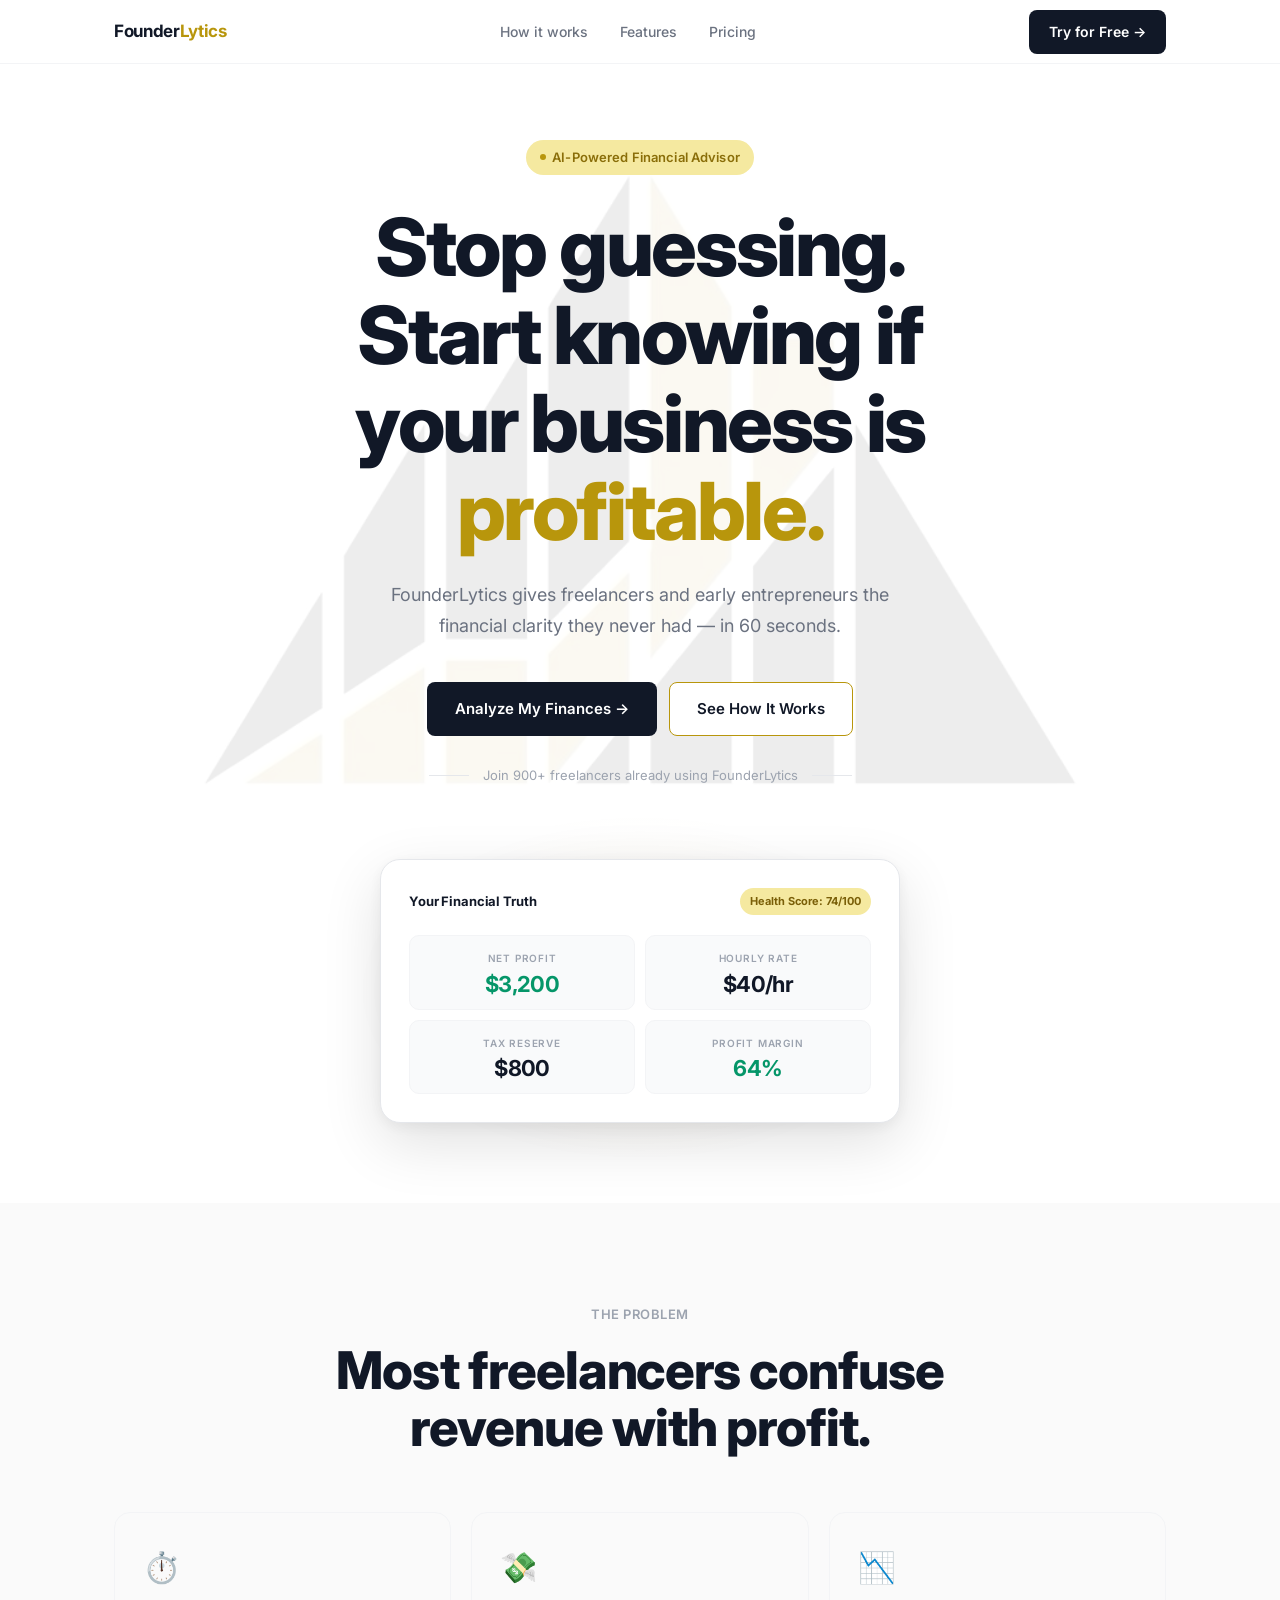
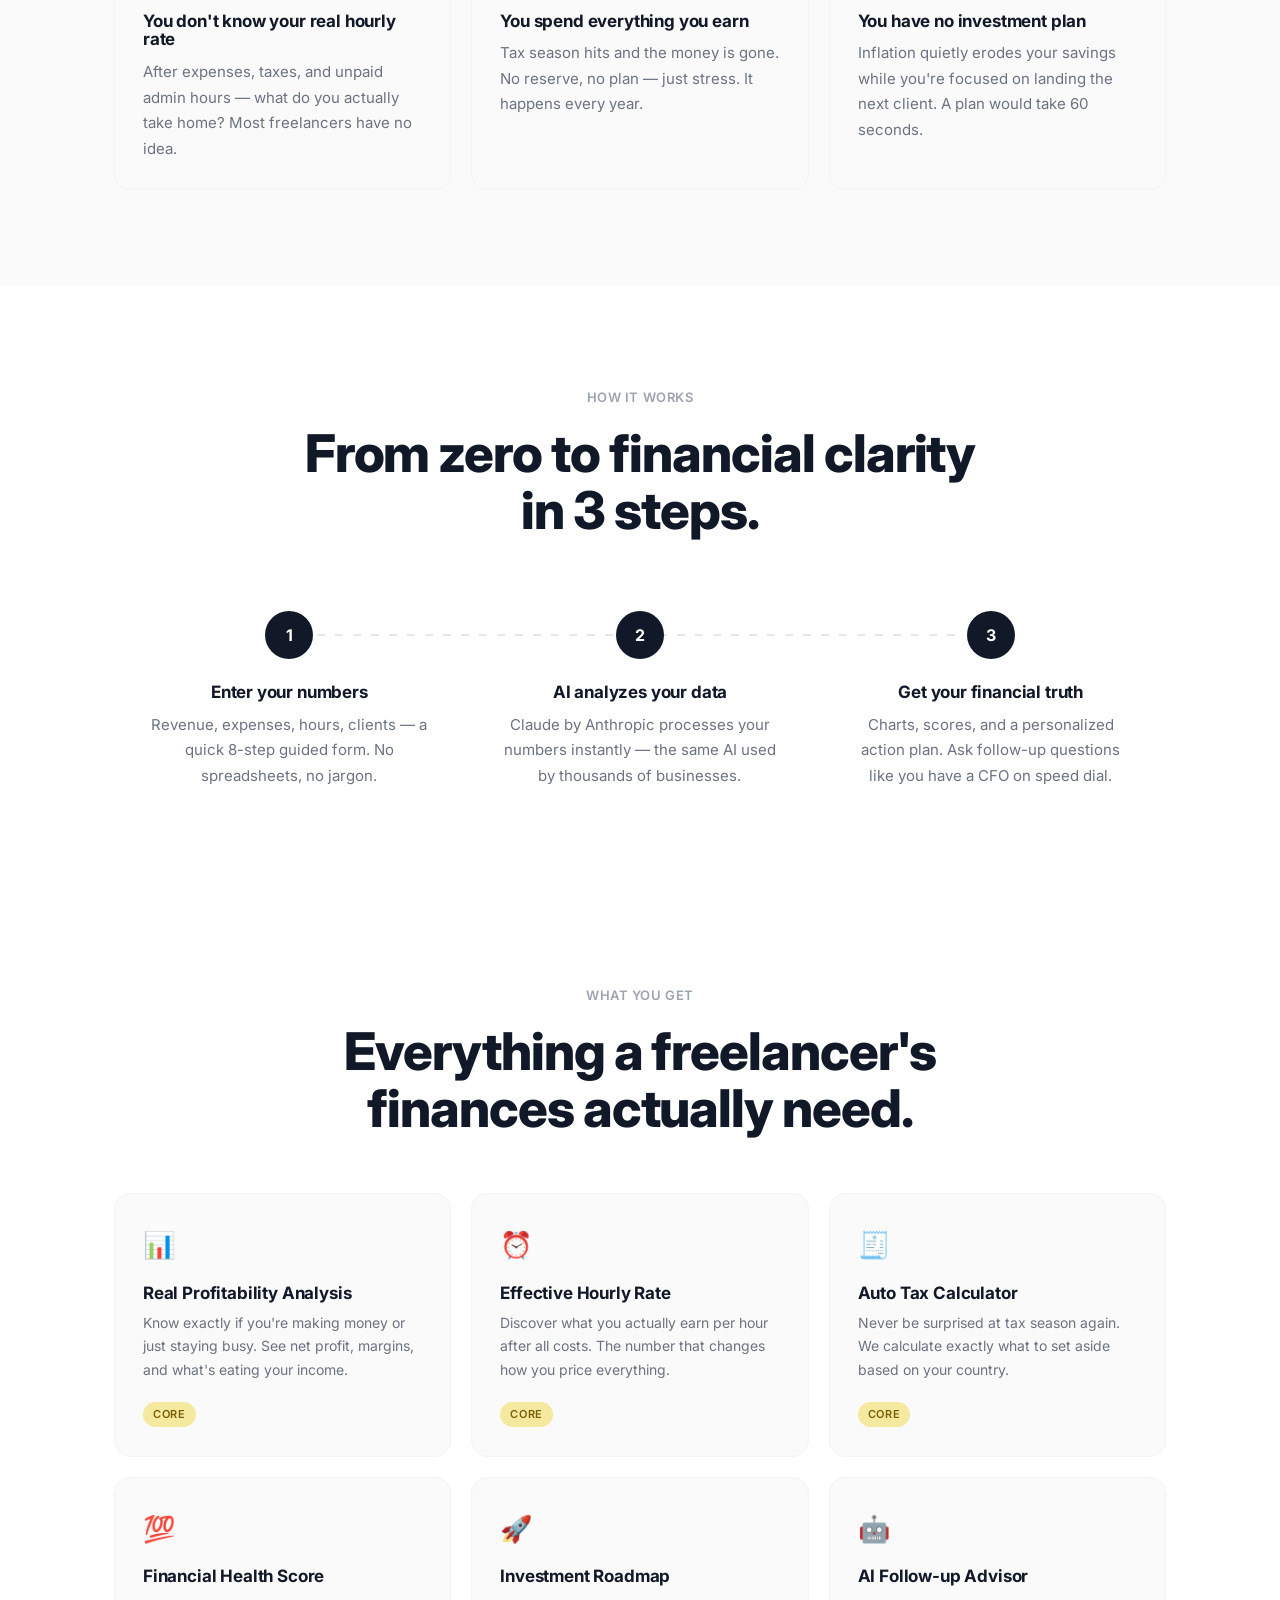
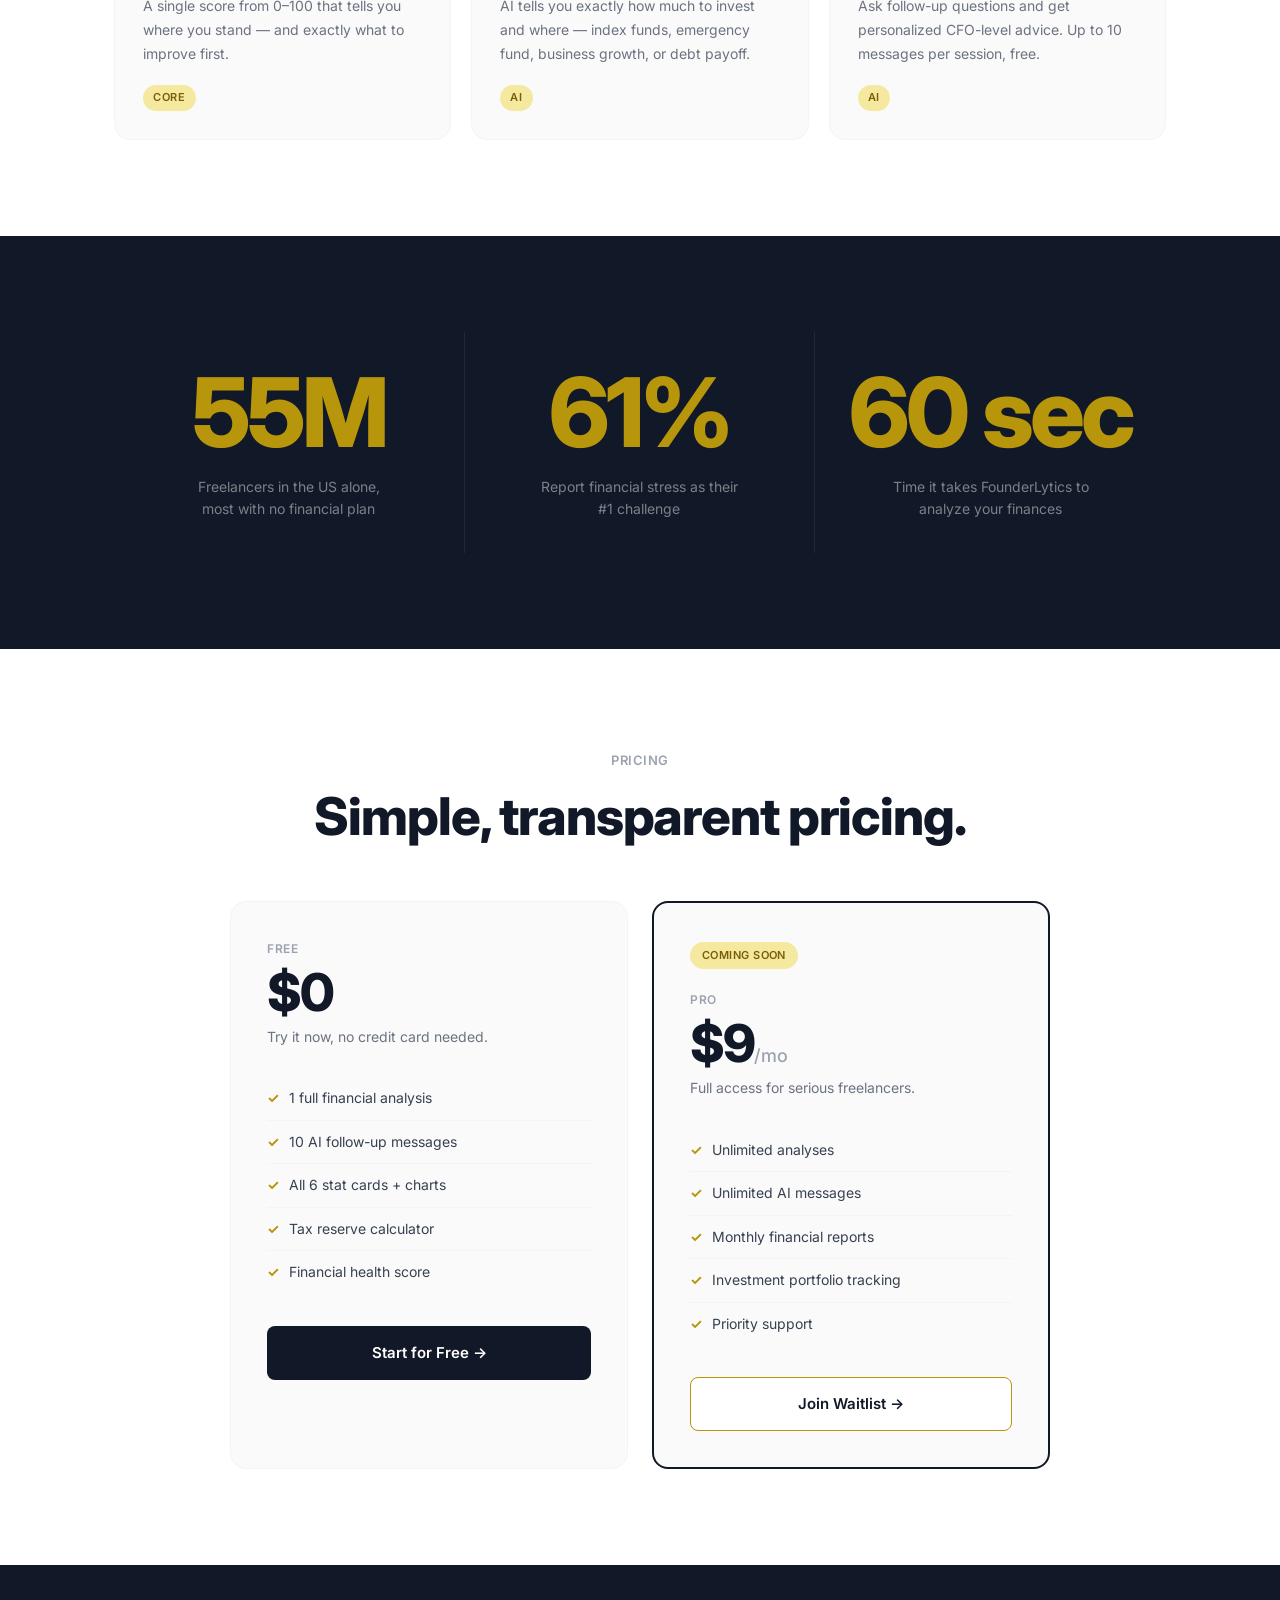
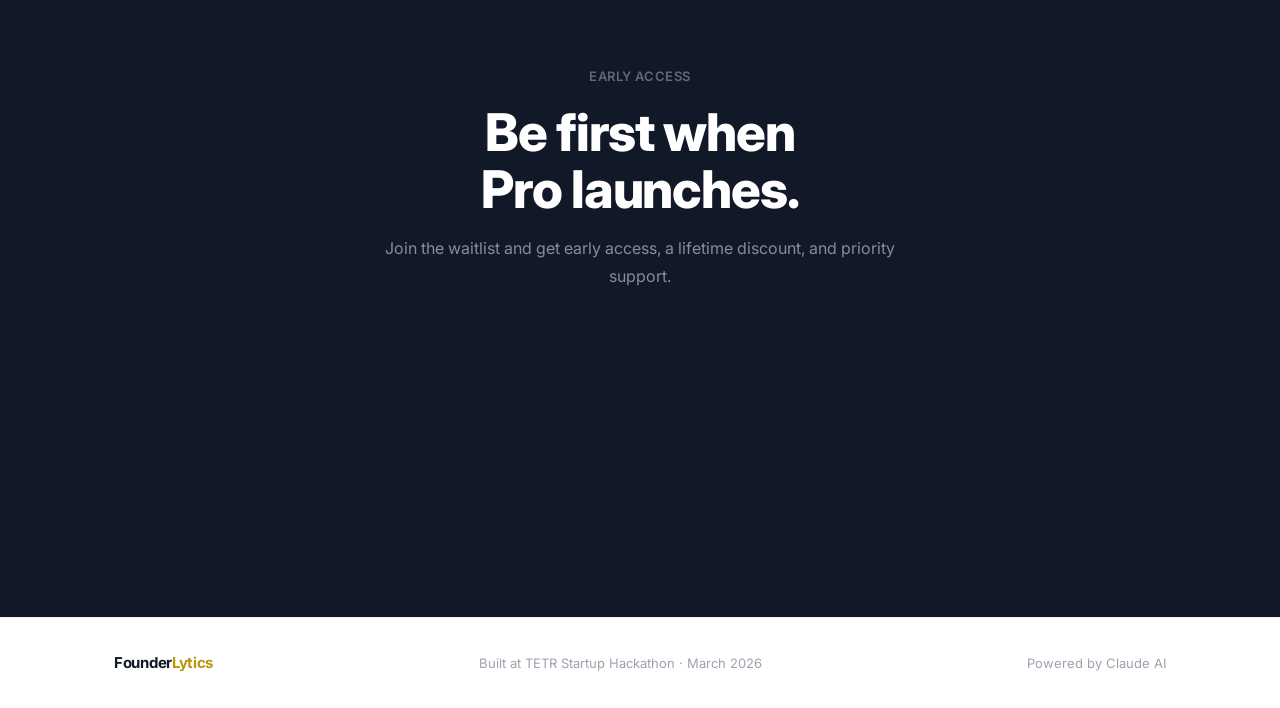
==== index.html @ ef5eac15 "1am founderytics" ====
<!DOCTYPE html>
<html lang="en">
<head>
  <meta charset="UTF-8">
  <meta name="viewport" content="width=device-width, initial-scale=1.0">
  <title>FounderLytics — Know your numbers. Own your future.</title>
  <meta name="description" content="FounderLytics gives freelancers and early entrepreneurs the financial clarity they never had — in 60 seconds.">
  <link rel="preconnect" href="https://fonts.googleapis.com">
  <link rel="preconnect" href="https://fonts.gstatic.com" crossorigin>
  <link href="https://fonts.googleapis.com/css2?family=Inter:wght@400;600;700;800&display=swap" rel="stylesheet">
  <link rel="icon" href="assets/icon.png" type="image/png">

  <style>
    /* ── Reset ─────────────────────────────────────────────────────── */
    *, *::before, *::after { box-sizing: border-box; margin: 0; padding: 0; }
    html { scroll-behavior: smooth; }

    /* ── Base ──────────────────────────────────────────────────────── */
    body {
      font-family: 'Inter', system-ui, sans-serif;
      background: #ffffff;
      color: #4b5563;
      font-size: 17px;
      line-height: 1.75;
      overflow-x: hidden;
    }

    h1, h2, h3, h4 {
      color: #111827;
      line-height: 1.1;
    }

    /* ── Layout ────────────────────────────────────────────────────── */
    .wrap {
      max-width: 1100px;
      margin: 0 auto;
      padding: 0 24px;
    }

    /* ── NAV ───────────────────────────────────────────────────────── */
    .nav {
      position: fixed;
      top: 0; left: 0; right: 0;
      z-index: 200;
      height: 64px;
      background: rgba(255,255,255,0.92);
      backdrop-filter: blur(8px);
      -webkit-backdrop-filter: blur(8px);
      border-bottom: 1px solid #f3f4f6;
      transition: transform 0.3s ease;
    }
    .nav.hidden { transform: translateY(-100%); }

    .nav-inner {
      max-width: 1100px;
      margin: 0 auto;
      padding: 0 24px;
      height: 64px;
      display: flex;
      align-items: center;
      justify-content: space-between;
      gap: 24px;
    }

    .nav-logo {
      text-decoration: none;
      flex-shrink: 0;
      display: flex;
      align-items: center;
      font-size: 17px;
      font-weight: 700;
      letter-spacing: -0.02em;
      color: #111827;
    }
    .nav-logo .logo-gold { color: #B8960C; }

    .nav-links {
      display: flex;
      align-items: center;
      gap: 32px;
      list-style: none;
    }
    .nav-links a {
      font-size: 14px;
      font-weight: 500;
      color: #6b7280;
      text-decoration: none;
      transition: color 0.15s ease;
    }
    .nav-links a:hover { color: #111827; }

    .nav-cta {
      display: inline-flex;
      align-items: center;
      gap: 4px;
      background: #111827;
      color: #ffffff;
      font-size: 14px;
      font-weight: 600;
      padding: 10px 20px;
      border-radius: 8px;
      text-decoration: none;
      transition: background 0.15s ease;
      flex-shrink: 0;
    }
    .nav-cta:hover { background: #1f2937; }

    /* ── Buttons ───────────────────────────────────────────────────── */
    .btn-primary {
      display: inline-flex;
      align-items: center;
      gap: 6px;
      background: #111827;
      color: #ffffff;
      font-family: inherit;
      font-size: 15px;
      font-weight: 600;
      padding: 14px 28px;
      border-radius: 8px;
      border: none;
      cursor: pointer;
      text-decoration: none;
      transition: background 0.15s ease, transform 0.1s ease;
      white-space: nowrap;
    }
    .btn-primary:hover { background: #1f2937; box-shadow: 0 0 0 2px #B8960C; }
    .btn-primary:active { transform: scale(0.97); }

    .btn-outline {
      display: inline-flex;
      align-items: center;
      gap: 6px;
      background: #ffffff;
      color: #111827;
      font-family: inherit;
      font-size: 15px;
      font-weight: 600;
      padding: 13px 27px;
      border-radius: 8px;
      border: 1.5px solid #B8960C;
      cursor: pointer;
      text-decoration: none;
      transition: border-color 0.15s ease, transform 0.1s ease;
      white-space: nowrap;
    }
    .btn-outline:hover { border-color: #8A6E09; }
    .btn-outline:active { transform: scale(0.97); }

    /* ── Pill badge ────────────────────────────────────────────────── */
    .pill {
      display: inline-flex;
      align-items: center;
      gap: 6px;
      background: #F5E9A0;
      color: #8A6E09;
      font-size: 13px;
      font-weight: 600;
      padding: 6px 14px;
      border-radius: 999px;
      letter-spacing: 0.01em;
    }
    .pill-dot {
      width: 6px; height: 6px;
      background: #B8960C;
      border-radius: 50%;
      flex-shrink: 0;
    }

    /* ── Section label ─────────────────────────────────────────────── */
    .label {
      display: inline-block;
      font-size: 13px;
      font-weight: 600;
      letter-spacing: 0.04em;
      color: #9ca3af;
      text-transform: uppercase;
      margin-bottom: 16px;
    }

    /* ── Cards ─────────────────────────────────────────────────────── */
    .card {
      background: #fafafa;
      border: 1px solid #f3f4f6;
      border-radius: 16px;
      padding: 28px;
      transition: background 0.2s ease, box-shadow 0.2s ease, transform 0.2s ease;
    }
    .card:hover {
      background: #ffffff;
      box-shadow: 0 4px 24px rgba(0,0,0,0.06);
      transform: translateY(-2px);
    }

    /* ── Scroll animations ─────────────────────────────────────────── */
    [data-animate] {
      opacity: 0;
      transform: translateY(20px);
      transition: opacity 0.5s ease, transform 0.5s ease;
    }
    [data-animate].is-visible {
      opacity: 1;
      transform: translateY(0);
    }

    /* ── Float animation ───────────────────────────────────────────── */
    @keyframes float {
      0%, 100% { transform: rotate(-1deg) translateY(0); }
      50%       { transform: rotate(-1deg) translateY(-8px); }
    }

    @keyframes glow-pulse {
      0%, 100% { opacity: 0.5; transform: scale(1); }
      50%       { opacity: 0.85; transform: scale(1.05); }
    }

    @keyframes hero-in {
      from { opacity: 0; transform: translateY(20px); }
      to   { opacity: 1; transform: translateY(0); }
    }


    /* ━━━━━━━━━━━━━━━━━━━━━━━━━━━━━━━━━━━━━━━━━━━━━━━━━━━━━━━━━━━━━━ */
    /* HERO                                                              */
    /* ━━━━━━━━━━━━━━━━━━━━━━━━━━━━━━━━━━━━━━━━━━━━━━━━━━━━━━━━━━━━━━ */
    .hero {
      padding: 140px 0 80px;
      text-align: center;
      position: relative;
      overflow: hidden;
    }

    .hero-bg-mark {
      position: absolute;
      top: -60px;
      left: 50%;
      transform: translateX(-50%);
      width: 1300px;
      height: auto;
      opacity: 0.07;
      pointer-events: none;
      z-index: 0;
      user-select: none;
    }

    .hero-eyebrow {
      animation: hero-in 0.5s ease both;
      animation-delay: 0ms;
      margin-bottom: 28px;
      position: relative;
      z-index: 1;
    }

    .hero h1,
    .hero-sub,
    .hero-ctas,
    .hero-proof { position: relative; z-index: 1; }

    .hero h1 {
      font-size: clamp(44px, 7vw, 80px);
      font-weight: 800;
      letter-spacing: -0.03em;
      line-height: 1.1;
      max-width: 720px;
      margin: 0 auto 24px;
      animation: hero-in 0.5s ease both;
      animation-delay: 100ms;
    }

    .hero-accent { color: #B8960C; }

    .hero-sub {
      font-size: 18px;
      color: #6b7280;
      max-width: 500px;
      margin: 0 auto 40px;
      line-height: 1.75;
      animation: hero-in 0.5s ease both;
      animation-delay: 200ms;
    }

    .hero-ctas {
      display: flex;
      align-items: center;
      justify-content: center;
      gap: 12px;
      flex-wrap: wrap;
      margin-bottom: 28px;
      animation: hero-in 0.5s ease both;
      animation-delay: 300ms;
    }

    .hero-proof {
      font-size: 13px;
      color: #9ca3af;
      display: flex;
      align-items: center;
      justify-content: center;
      gap: 14px;
      margin-bottom: 72px;
      animation: hero-in 0.5s ease both;
      animation-delay: 500ms;
    }
    .hero-proof::before,
    .hero-proof::after {
      content: '';
      display: block;
      width: 40px;
      height: 1px;
      background: #e5e7eb;
    }

    /* Dashboard mock */
    .hero-visual-wrap {
      position: relative;
      max-width: 520px;
      margin: 0 auto;
      animation: hero-in 0.5s ease both;
      animation-delay: 700ms;
    }

    .hero-glow {
      position: absolute;
      inset: -60px;
      background: radial-gradient(ellipse at center, rgba(184,150,12,0.10) 0%, transparent 65%);
      border-radius: 50%;
      animation: glow-pulse 5s ease-in-out infinite;
      pointer-events: none;
      z-index: 0;
    }

    .mock-dashboard {
      position: relative;
      z-index: 1;
      background: #ffffff;
      border: 1px solid #e5e7eb;
      border-radius: 20px;
      box-shadow: 0 20px 60px rgba(0,0,0,0.12), 0 4px 16px rgba(0,0,0,0.06);
      padding: 28px;
      animation: float 4s ease-in-out infinite;
    }

    .mock-header {
      display: flex;
      align-items: center;
      justify-content: space-between;
      margin-bottom: 20px;
    }
    .mock-title {
      font-size: 13px;
      font-weight: 700;
      color: #111827;
      letter-spacing: -0.01em;
    }
    .mock-score {
      background: #F5E9A0;
      color: #7A5F08;
      font-size: 11px;
      font-weight: 700;
      padding: 4px 10px;
      border-radius: 999px;
    }

    .mock-grid {
      display: grid;
      grid-template-columns: 1fr 1fr;
      gap: 10px;
    }
    .mock-cell {
      background: #f9fafb;
      border: 1px solid #f3f4f6;
      border-radius: 10px;
      padding: 14px 16px;
    }
    .mock-cell-label {
      font-size: 10px;
      font-weight: 600;
      color: #9ca3af;
      text-transform: uppercase;
      letter-spacing: 0.08em;
      margin-bottom: 5px;
    }
    .mock-cell-val {
      font-size: 22px;
      font-weight: 700;
      color: #111827;
      letter-spacing: -0.03em;
      line-height: 1;
    }
    .mock-cell-val.green { color: #059669; }


    /* ━━━━━━━━━━━━━━━━━━━━━━━━━━━━━━━━━━━━━━━━━━━━━━━━━━━━━━━━━━━━━━ */
    /* PROBLEM                                                           */
    /* ━━━━━━━━━━━━━━━━━━━━━━━━━━━━━━━━━━━━━━━━━━━━━━━━━━━━━━━━━━━━━━ */
    .problem {
      background: #fafafa;
      padding: 96px 0;
    }

    .problem-head {
      text-align: center;
      margin-bottom: 56px;
    }
    .problem-head h2 {
      font-size: clamp(32px, 5vw, 52px);
      font-weight: 800;
      letter-spacing: -0.02em;
    }

    .problem-cards {
      display: grid;
      grid-template-columns: repeat(3, 1fr);
      gap: 20px;
    }

    .problem-card {
      background: #fafafa;
    }
    .problem-card .emoji {
      font-size: 30px;
      display: block;
      margin-bottom: 18px;
    }
    .problem-card h3 {
      font-size: 17px;
      font-weight: 700;
      letter-spacing: -0.01em;
      margin-bottom: 10px;
    }
    .problem-card p {
      font-size: 15px;
      color: #6b7280;
      line-height: 1.7;
    }


    /* ━━━━━━━━━━━━━━━━━━━━━━━━━━━━━━━━━━━━━━━━━━━━━━━━━━━━━━━━━━━━━━ */
    /* HOW IT WORKS                                                      */
    /* ━━━━━━━━━━━━━━━━━━━━━━━━━━━━━━━━━━━━━━━━━━━━━━━━━━━━━━━━━━━━━━ */
    .hiw {
      background: #ffffff;
      padding: 96px 0;
    }

    .hiw-head {
      text-align: center;
      margin-bottom: 72px;
    }
    .hiw-head h2 {
      font-size: clamp(32px, 5vw, 52px);
      font-weight: 800;
      letter-spacing: -0.02em;
    }

    .steps {
      display: grid;
      grid-template-columns: repeat(3, 1fr);
      gap: 0;
      position: relative;
    }
    .steps::before {
      content: '';
      position: absolute;
      top: 23px;
      left: calc(16.666% + 28px);
      right: calc(16.666% + 28px);
      height: 2px;
      background: repeating-linear-gradient(
        90deg,
        #e5e7eb 0, #e5e7eb 8px,
        transparent 8px, transparent 18px
      );
      z-index: 0;
    }

    .step {
      text-align: center;
      padding: 0 32px;
      position: relative;
      z-index: 1;
    }
    .step-num {
      width: 48px; height: 48px;
      background: #111827;
      color: #ffffff;
      border-radius: 50%;
      font-size: 16px;
      font-weight: 700;
      display: flex;
      align-items: center;
      justify-content: center;
      margin: 0 auto 24px;
      position: relative;
      z-index: 2;
    }
    .step h3 {
      font-size: 17px;
      font-weight: 700;
      letter-spacing: -0.01em;
      margin-bottom: 10px;
    }
    .step p {
      font-size: 15px;
      color: #6b7280;
      line-height: 1.7;
    }


    /* ━━━━━━━━━━━━━━━━━━━━━━━━━━━━━━━━━━━━━━━━━━━━━━━━━━━━━━━━━━━━━━ */
    /* FEATURES                                                          */
    /* ━━━━━━━━━━━━━━━━━━━━━━━━━━━━━━━━━━━━━━━━━━━━━━━━━━━━━━━━━━━━━━ */
    .features {
      background: #ffffff;
      padding: 96px 0;
    }

    .features-head {
      text-align: center;
      margin-bottom: 56px;
    }
    .features-head h2 {
      font-size: clamp(32px, 5vw, 52px);
      font-weight: 800;
      letter-spacing: -0.02em;
    }

    .features-grid {
      display: grid;
      grid-template-columns: repeat(3, 1fr);
      gap: 20px;
    }

    .feat-card .feat-emoji {
      font-size: 26px;
      display: block;
      margin-bottom: 16px;
    }
    .feat-card h3 {
      font-size: 17px;
      font-weight: 700;
      letter-spacing: -0.01em;
      margin-bottom: 8px;
    }
    .feat-card p {
      font-size: 14px;
      color: #6b7280;
      line-height: 1.7;
      margin-bottom: 16px;
    }
    .feat-tag {
      display: inline-block;
      background: #F5E9A0;
      color: #7A5F08;
      font-size: 11px;
      font-weight: 600;
      letter-spacing: 0.06em;
      text-transform: uppercase;
      padding: 3px 10px;
      border-radius: 999px;
    }


    /* ━━━━━━━━━━━━━━━━━━━━━━━━━━━━━━━━━━━━━━━━━━━━━━━━━━━━━━━━━━━━━━ */
    /* STATS                                                             */
    /* ━━━━━━━━━━━━━━━━━━━━━━━━━━━━━━━━━━━━━━━━━━━━━━━━━━━━━━━━━━━━━━ */
    .stats {
      background: #111827;
      padding: 96px 0;
    }

    .stats-inner {
      display: grid;
      grid-template-columns: repeat(3, 1fr);
    }

    .stat-item {
      text-align: center;
      padding: 32px 24px;
      border-right: 1px solid rgba(255,255,255,0.07);
    }
    .stat-item:last-child { border-right: none; }

    .stat-num {
      display: block;
      font-size: clamp(56px, 8vw, 96px);
      font-weight: 800;
      color: #B8960C;
      letter-spacing: -0.04em;
      line-height: 1;
      margin-bottom: 16px;
    }
    .stat-desc {
      font-size: 14px;
      color: rgba(255,255,255,0.45);
      line-height: 1.6;
      max-width: 200px;
      margin: 0 auto;
    }


    /* ━━━━━━━━━━━━━━━━━━━━━━━━━━━━━━━━━━━━━━━━━━━━━━━━━━━━━━━━━━━━━━ */
    /* PRICING                                                           */
    /* ━━━━━━━━━━━━━━━━━━━━━━━━━━━━━━━━━━━━━━━━━━━━━━━━━━━━━━━━━━━━━━ */
    .pricing {
      background: #ffffff;
      padding: 96px 0;
    }

    .pricing-head {
      text-align: center;
      margin-bottom: 56px;
    }
    .pricing-head h2 {
      font-size: clamp(32px, 5vw, 52px);
      font-weight: 800;
      letter-spacing: -0.02em;
    }

    .pricing-cards {
      display: grid;
      grid-template-columns: repeat(2, 1fr);
      gap: 24px;
      max-width: 820px;
      margin: 0 auto;
    }

    .price-card {
      background: #fafafa;
      border: 1px solid #f3f4f6;
      border-radius: 16px;
      padding: 36px;
      position: relative;
      transition: box-shadow 0.2s ease, transform 0.2s ease;
    }
    .price-card:hover {
      background: #ffffff;
      box-shadow: 0 4px 24px rgba(0,0,0,0.06);
      transform: translateY(-2px);
    }
    .price-card.featured {
      border: 2px solid #111827;
    }

    .price-badge {
      display: inline-block;
      background: #F5E9A0;
      color: #7A5F08;
      font-size: 11px;
      font-weight: 600;
      letter-spacing: 0.04em;
      text-transform: uppercase;
      padding: 4px 12px;
      border-radius: 999px;
      margin-bottom: 20px;
    }

    .price-plan {
      font-size: 12px;
      font-weight: 600;
      color: #9ca3af;
      letter-spacing: 0.06em;
      text-transform: uppercase;
      margin-bottom: 8px;
    }
    .price-amount {
      font-size: 52px;
      font-weight: 800;
      color: #111827;
      letter-spacing: -0.04em;
      line-height: 1;
      margin-bottom: 6px;
    }
    .price-amount .per {
      font-size: 18px;
      font-weight: 500;
      color: #9ca3af;
      letter-spacing: 0;
    }
    .price-tagline {
      font-size: 14px;
      color: #6b7280;
      margin-bottom: 28px;
    }
    .price-list {
      list-style: none;
      margin-bottom: 32px;
    }
    .price-list li {
      font-size: 14px;
      color: #374151;
      padding: 9px 0;
      border-bottom: 1px solid #f3f4f6;
      display: flex;
      align-items: center;
      gap: 10px;
    }
    .price-list li:last-child { border-bottom: none; }
    .check { color: #B8960C; font-weight: 700; flex-shrink: 0; }
    .price-card .btn-primary,
    .price-card .btn-outline { width: 100%; justify-content: center; }


    /* ━━━━━━━━━━━━━━━━━━━━━━━━━━━━━━━━━━━━━━━━━━━━━━━━━━━━━━━━━━━━━━ */
    /* WAITLIST                                                          */
    /* ━━━━━━━━━━━━━━━━━━━━━━━━━━━━━━━━━━━━━━━━━━━━━━━━━━━━━━━━━━━━━━ */
    .waitlist {
      background: #111827;
      padding: 96px 0;
      text-align: center;
    }

    .waitlist-inner {
      max-width: 560px;
      margin: 0 auto;
      padding: 0 24px;
    }

    .waitlist .label { color: rgba(255,255,255,0.35); }

    .waitlist h2 {
      font-size: clamp(32px, 5vw, 52px);
      font-weight: 800;
      letter-spacing: -0.02em;
      color: #ffffff;
      margin-bottom: 16px;
    }
    .waitlist-sub {
      font-size: 16px;
      color: rgba(255,255,255,0.5);
      line-height: 1.75;
      margin-bottom: 44px;
    }

    .tally-wrapper {
      max-width: 440px;
      margin: 0 auto;
    }


    /* ━━━━━━━━━━━━━━━━━━━━━━━━━━━━━━━━━━━━━━━━━━━━━━━━━━━━━━━━━━━━━━ */
    /* FOOTER                                                            */
    /* ━━━━━━━━━━━━━━━━━━━━━━━━━━━━━━━━━━━━━━━━━━━━━━━━━━━━━━━━━━━━━━ */
    .footer {
      background: #ffffff;
      border-top: 1px solid #f3f4f6;
      padding: 32px 0;
    }
    .footer-inner {
      display: flex;
      align-items: center;
      justify-content: space-between;
      gap: 16px;
    }
    .footer-logo {
      display: flex;
      align-items: center;
      font-size: 15px;
      font-weight: 700;
      letter-spacing: -0.02em;
      color: #111827;
    }
    .footer-logo .logo-gold { color: #B8960C; }
    .footer-center,
    .footer-right {
      font-size: 13px;
      color: #9ca3af;
    }


    /* ━━━━━━━━━━━━━━━━━━━━━━━━━━━━━━━━━━━━━━━━━━━━━━━━━━━━━━━━━━━━━━ */
    /* RESPONSIVE                                                        */
    /* ━━━━━━━━━━━━━━━━━━━━━━━━━━━━━━━━━━━━━━━━━━━━━━━━━━━━━━━━━━━━━━ */
    @media (max-width: 768px) {
      .nav-links { display: none; }

      .hero { padding: 110px 0 60px; }

      .problem,
      .hiw,
      .features,
      .stats,
      .pricing,
      .waitlist { padding: 64px 0; }

      .problem-cards,
      .features-grid { grid-template-columns: 1fr; }

      .steps {
        grid-template-columns: 1fr;
        gap: 40px;
      }
      .steps::before { display: none; }

      .stats-inner {
        grid-template-columns: 1fr;
      }
      .stat-item {
        border-right: none;
        border-bottom: 1px solid rgba(255,255,255,0.07);
      }
      .stat-item:last-child { border-bottom: none; }

      .pricing-cards {
        grid-template-columns: 1fr;
        max-width: 420px;
      }

      .footer-inner {
        flex-direction: column;
        text-align: center;
        gap: 8px;
      }
    }

    /* ── Reduced motion ────────────────────────────────────────────── */
    @media (prefers-reduced-motion: reduce) {
      html { scroll-behavior: auto; }
      .mock-dashboard,
      .hero-glow { animation: none; }
      .hero-eyebrow,
      .hero h1,
      .hero-sub,
      .hero-ctas,
      .hero-proof,
      .hero-visual-wrap {
        animation: none;
        opacity: 1;
        transform: none;
      }
      [data-animate] {
        opacity: 1;
        transform: none;
        transition: none;
      }
    }
  </style>
</head>
<body>

  <!-- ── NAV ─────────────────────────────────────────────────────── -->
  <nav class="nav" id="nav">
    <div class="nav-inner">
      <a href="index.html" class="nav-logo">Founder<span class="logo-gold">Lytics</span></a>
      <ul class="nav-links">
        <li><a href="#how-it-works">How it works</a></li>
        <li><a href="#features">Features</a></li>
        <li><a href="#pricing">Pricing</a></li>
      </ul>
      <a href="app.html" class="nav-cta">Try for Free →</a>
    </div>
  </nav>


  <!-- ── HERO ────────────────────────────────────────────────────── -->
  <section class="hero">
    <img src="assets/logo.png" alt="" class="hero-bg-mark" aria-hidden="true">

    <div class="wrap" style="max-width: 720px;">
      <div class="hero-eyebrow">
        <span class="pill"><span class="pill-dot"></span>AI-Powered Financial Advisor</span>
      </div>

      <h1>Stop guessing. Start knowing if your business is <span class="hero-accent">profitable.</span></h1>

      <p class="hero-sub">FounderLytics gives freelancers and early entrepreneurs the financial clarity they never had — in 60 seconds.</p>

      <div class="hero-ctas">
        <a href="app.html" class="btn-primary">Analyze My Finances →</a>
        <a href="#how-it-works" class="btn-outline">See How It Works</a>
      </div>

      <p class="hero-proof">Join 900+ freelancers already using FounderLytics</p>
    </div>

    <div class="wrap" style="max-width: 1100px;">
      <div class="hero-visual-wrap">
        <div class="hero-glow"></div>
        <div class="mock-dashboard">
          <div class="mock-header">
            <span class="mock-title">Your Financial Truth</span>
            <span class="mock-score">Health Score: 74/100</span>
          </div>
          <div class="mock-grid">
            <div class="mock-cell">
              <p class="mock-cell-label">Net Profit</p>
              <p class="mock-cell-val green">$3,200</p>
            </div>
            <div class="mock-cell">
              <p class="mock-cell-label">Hourly Rate</p>
              <p class="mock-cell-val">$40/hr</p>
            </div>
            <div class="mock-cell">
              <p class="mock-cell-label">Tax Reserve</p>
              <p class="mock-cell-val">$800</p>
            </div>
            <div class="mock-cell">
              <p class="mock-cell-label">Profit Margin</p>
              <p class="mock-cell-val green">64%</p>
            </div>
          </div>
        </div>
      </div>
    </div>
  </section>


  <!-- ── PROBLEM ──────────────────────────────────────────────────── -->
  <section class="problem" id="how-it-works">
    <div class="wrap">
      <div class="problem-head" data-animate>
        <span class="label">The Problem</span>
        <h2>Most freelancers confuse<br>revenue with profit.</h2>
      </div>
      <div class="problem-cards" data-stagger>
        <div class="card problem-card" data-animate>
          <span class="emoji">⏱️</span>
          <h3>You don't know your real hourly rate</h3>
          <p>After expenses, taxes, and unpaid admin hours — what do you actually take home? Most freelancers have no idea.</p>
        </div>
        <div class="card problem-card" data-animate>
          <span class="emoji">💸</span>
          <h3>You spend everything you earn</h3>
          <p>Tax season hits and the money is gone. No reserve, no plan — just stress. It happens every year.</p>
        </div>
        <div class="card problem-card" data-animate>
          <span class="emoji">📉</span>
          <h3>You have no investment plan</h3>
          <p>Inflation quietly erodes your savings while you're focused on landing the next client. A plan would take 60 seconds.</p>
        </div>
      </div>
    </div>
  </section>


  <!-- ── HOW IT WORKS ─────────────────────────────────────────────── -->
  <section class="hiw">
    <div class="wrap">
      <div class="hiw-head" data-animate>
        <span class="label">How It Works</span>
        <h2>From zero to financial clarity<br>in 3 steps.</h2>
      </div>
      <div class="steps" data-stagger>
        <div class="step" data-animate>
          <div class="step-num">1</div>
          <h3>Enter your numbers</h3>
          <p>Revenue, expenses, hours, clients — a quick 8-step guided form. No spreadsheets, no jargon.</p>
        </div>
        <div class="step" data-animate>
          <div class="step-num">2</div>
          <h3>AI analyzes your data</h3>
          <p>Claude by Anthropic processes your numbers instantly — the same AI used by thousands of businesses.</p>
        </div>
        <div class="step" data-animate>
          <div class="step-num">3</div>
          <h3>Get your financial truth</h3>
          <p>Charts, scores, and a personalized action plan. Ask follow-up questions like you have a CFO on speed dial.</p>
        </div>
      </div>
    </div>
  </section>


  <!-- ── FEATURES ─────────────────────────────────────────────────── -->
  <section class="features" id="features">
    <div class="wrap">
      <div class="features-head" data-animate>
        <span class="label">What You Get</span>
        <h2>Everything a freelancer's<br>finances actually need.</h2>
      </div>
      <div class="features-grid" data-stagger>
        <div class="card feat-card" data-animate>
          <span class="feat-emoji">📊</span>
          <h3>Real Profitability Analysis</h3>
          <p>Know exactly if you're making money or just staying busy. See net profit, margins, and what's eating your income.</p>
          <span class="feat-tag">Core</span>
        </div>
        <div class="card feat-card" data-animate>
          <span class="feat-emoji">⏰</span>
          <h3>Effective Hourly Rate</h3>
          <p>Discover what you actually earn per hour after all costs. The number that changes how you price everything.</p>
          <span class="feat-tag">Core</span>
        </div>
        <div class="card feat-card" data-animate>
          <span class="feat-emoji">🧾</span>
          <h3>Auto Tax Calculator</h3>
          <p>Never be surprised at tax season again. We calculate exactly what to set aside based on your country.</p>
          <span class="feat-tag">Core</span>
        </div>
        <div class="card feat-card" data-animate>
          <span class="feat-emoji">💯</span>
          <h3>Financial Health Score</h3>
          <p>A single score from 0–100 that tells you where you stand — and exactly what to improve first.</p>
          <span class="feat-tag">Core</span>
        </div>
        <div class="card feat-card" data-animate>
          <span class="feat-emoji">🚀</span>
          <h3>Investment Roadmap</h3>
          <p>AI tells you exactly how much to invest and where — index funds, emergency fund, business growth, or debt payoff.</p>
          <span class="feat-tag">AI</span>
        </div>
        <div class="card feat-card" data-animate>
          <span class="feat-emoji">🤖</span>
          <h3>AI Follow-up Advisor</h3>
          <p>Ask follow-up questions and get personalized CFO-level advice. Up to 10 messages per session, free.</p>
          <span class="feat-tag">AI</span>
        </div>
      </div>
    </div>
  </section>


  <!-- ── STATS ────────────────────────────────────────────────────── -->
  <section class="stats">
    <div class="wrap">
      <div class="stats-inner" data-stagger>
        <div class="stat-item" data-animate>
          <span class="stat-num" data-count-to="57" data-count-suffix="M" id="stat-0">57M</span>
          <p class="stat-desc">Freelancers in the US alone, most with no financial plan</p>
        </div>
        <div class="stat-item" data-animate>
          <span class="stat-num" data-count-to="63" data-count-suffix="%" id="stat-1">63%</span>
          <p class="stat-desc">Report financial stress as their #1 challenge</p>
        </div>
        <div class="stat-item" data-animate>
          <span class="stat-num" id="stat-2">60 sec</span>
          <p class="stat-desc">Time it takes FounderLytics to analyze your finances</p>
        </div>
      </div>
    </div>
  </section>


  <!-- ── PRICING ──────────────────────────────────────────────────── -->
  <section class="pricing" id="pricing">
    <div class="wrap">
      <div class="pricing-head" data-animate>
        <span class="label">Pricing</span>
        <h2>Simple, transparent pricing.</h2>
      </div>
      <div class="pricing-cards" data-stagger>
        <div class="price-card" data-animate>
          <p class="price-plan">Free</p>
          <p class="price-amount">$0</p>
          <p class="price-tagline">Try it now, no credit card needed.</p>
          <ul class="price-list">
            <li><span class="check">✓</span> 1 full financial analysis</li>
            <li><span class="check">✓</span> 10 AI follow-up messages</li>
            <li><span class="check">✓</span> All 6 stat cards + charts</li>
            <li><span class="check">✓</span> Tax reserve calculator</li>
            <li><span class="check">✓</span> Financial health score</li>
          </ul>
          <a href="app.html" class="btn-primary">Start for Free →</a>
        </div>
        <div class="price-card featured" data-animate>
          <span class="price-badge">Coming Soon</span>
          <p class="price-plan">Pro</p>
          <p class="price-amount">$9<span class="per">/mo</span></p>
          <p class="price-tagline">Full access for serious freelancers.</p>
          <ul class="price-list">
            <li><span class="check">✓</span> Unlimited analyses</li>
            <li><span class="check">✓</span> Unlimited AI messages</li>
            <li><span class="check">✓</span> Monthly financial reports</li>
            <li><span class="check">✓</span> Investment portfolio tracking</li>
            <li><span class="check">✓</span> Priority support</li>
          </ul>
          <a href="#waitlist" class="btn-outline">Join Waitlist →</a>
        </div>
      </div>
    </div>
  </section>


  <!-- ── WAITLIST ─────────────────────────────────────────────────── -->
  <section class="waitlist" id="waitlist">
    <div class="waitlist-inner">
      <div data-animate>
        <span class="label">Early Access</span>
        <h2>Be first when<br>Pro launches.</h2>
        <p class="waitlist-sub">Join the waitlist and get early access, a lifetime discount, and priority support.</p>
      </div>
      <div class="tally-wrapper" data-animate>
        <iframe data-tally-src="https://tally.so/embed/Pd0qr5?alignLeft=1&hideTitle=1&transparentBackground=1&dynamicHeight=1" loading="lazy" width="100%" height="177" frameborder="0" marginheight="0" marginwidth="0" title="Join the FounderLytics waitlist"></iframe>
        <script>var d=document,w="https://tally.so/widgets/embed.js",v=function(){"undefined"!=typeof Tally?Tally.loadEmbeds():d.querySelectorAll("iframe[data-tally-src]:not([src])").forEach((function(e){e.src=e.dataset.tallySrc}))};if("undefined"!=typeof Tally)v();else if(d.querySelector('script[src="'+w+'"]')==null){var s=d.createElement("script");s.src=w,s.onload=v,s.onerror=v,d.body.appendChild(s);}</script>
      </div>
    </div>
  </section>


  <!-- ── FOOTER ───────────────────────────────────────────────────── -->
  <footer class="footer">
    <div class="wrap">
      <div class="footer-inner">
        <div class="footer-logo">Founder<span class="logo-gold">Lytics</span></div>
        <p class="footer-center">Built at TETR Startup Hackathon · March 2026</p>
        <p class="footer-right">Powered by Claude AI</p>
      </div>
    </div>
  </footer>


  <script>
    const reduced = window.matchMedia('(prefers-reduced-motion: reduce)').matches;

    // ── Nav hide on scroll down, show on scroll up ──────────────────
    const nav = document.getElementById('nav');
    let lastY = 0;
    window.addEventListener('scroll', () => {
      const y = window.scrollY;
      nav.classList.toggle('hidden', y > lastY && y > 80);
      lastY = Math.max(y, 0);
    }, { passive: true });

    // ── Stagger children ────────────────────────────────────────────
    document.querySelectorAll('[data-stagger]').forEach(parent => {
      parent.querySelectorAll('[data-animate]').forEach((child, i) => {
        child.style.transitionDelay = `${i * 80}ms`;
      });
    });

    // ── Scroll observer ─────────────────────────────────────────────
    const observer = new IntersectionObserver((entries) => {
      entries.forEach(entry => {
        if (entry.isIntersecting) {
          entry.target.classList.add('is-visible');
          observer.unobserve(entry.target);
        }
      });
    }, { threshold: 0.1, rootMargin: '0px 0px -30px 0px' });
    document.querySelectorAll('[data-animate]').forEach(el => observer.observe(el));

    // ── Count-up numbers ────────────────────────────────────────────
    function countUp(el, target, suffix, duration) {
      if (reduced) return;
      const start = performance.now();
      function step(now) {
        const p = Math.min((now - start) / duration, 1);
        const eased = 1 - Math.pow(1 - p, 4);
        el.textContent = Math.floor(eased * target) + suffix;
        if (p < 1) requestAnimationFrame(step);
        else el.textContent = target + suffix;
      }
      requestAnimationFrame(step);
    }
    const countObs = new IntersectionObserver((entries) => {
      entries.forEach(entry => {
        if (entry.isIntersecting) {
          const el = entry.target;
          countUp(el, +el.dataset.countTo, el.dataset.countSuffix || '', 1800);
          countObs.unobserve(el);
        }
      });
    }, { threshold: 0.5 });
    document.querySelectorAll('[data-count-to]').forEach(el => countObs.observe(el));

    // ── Smooth scroll to waitlist ───────────────────────────────────
    document.querySelectorAll('a[href="#waitlist"]').forEach(link => {
      link.addEventListener('click', e => {
        e.preventDefault();
        document.getElementById('waitlist').scrollIntoView({ behavior: 'smooth' });
      });
    });
  </script>
</body>
</html>
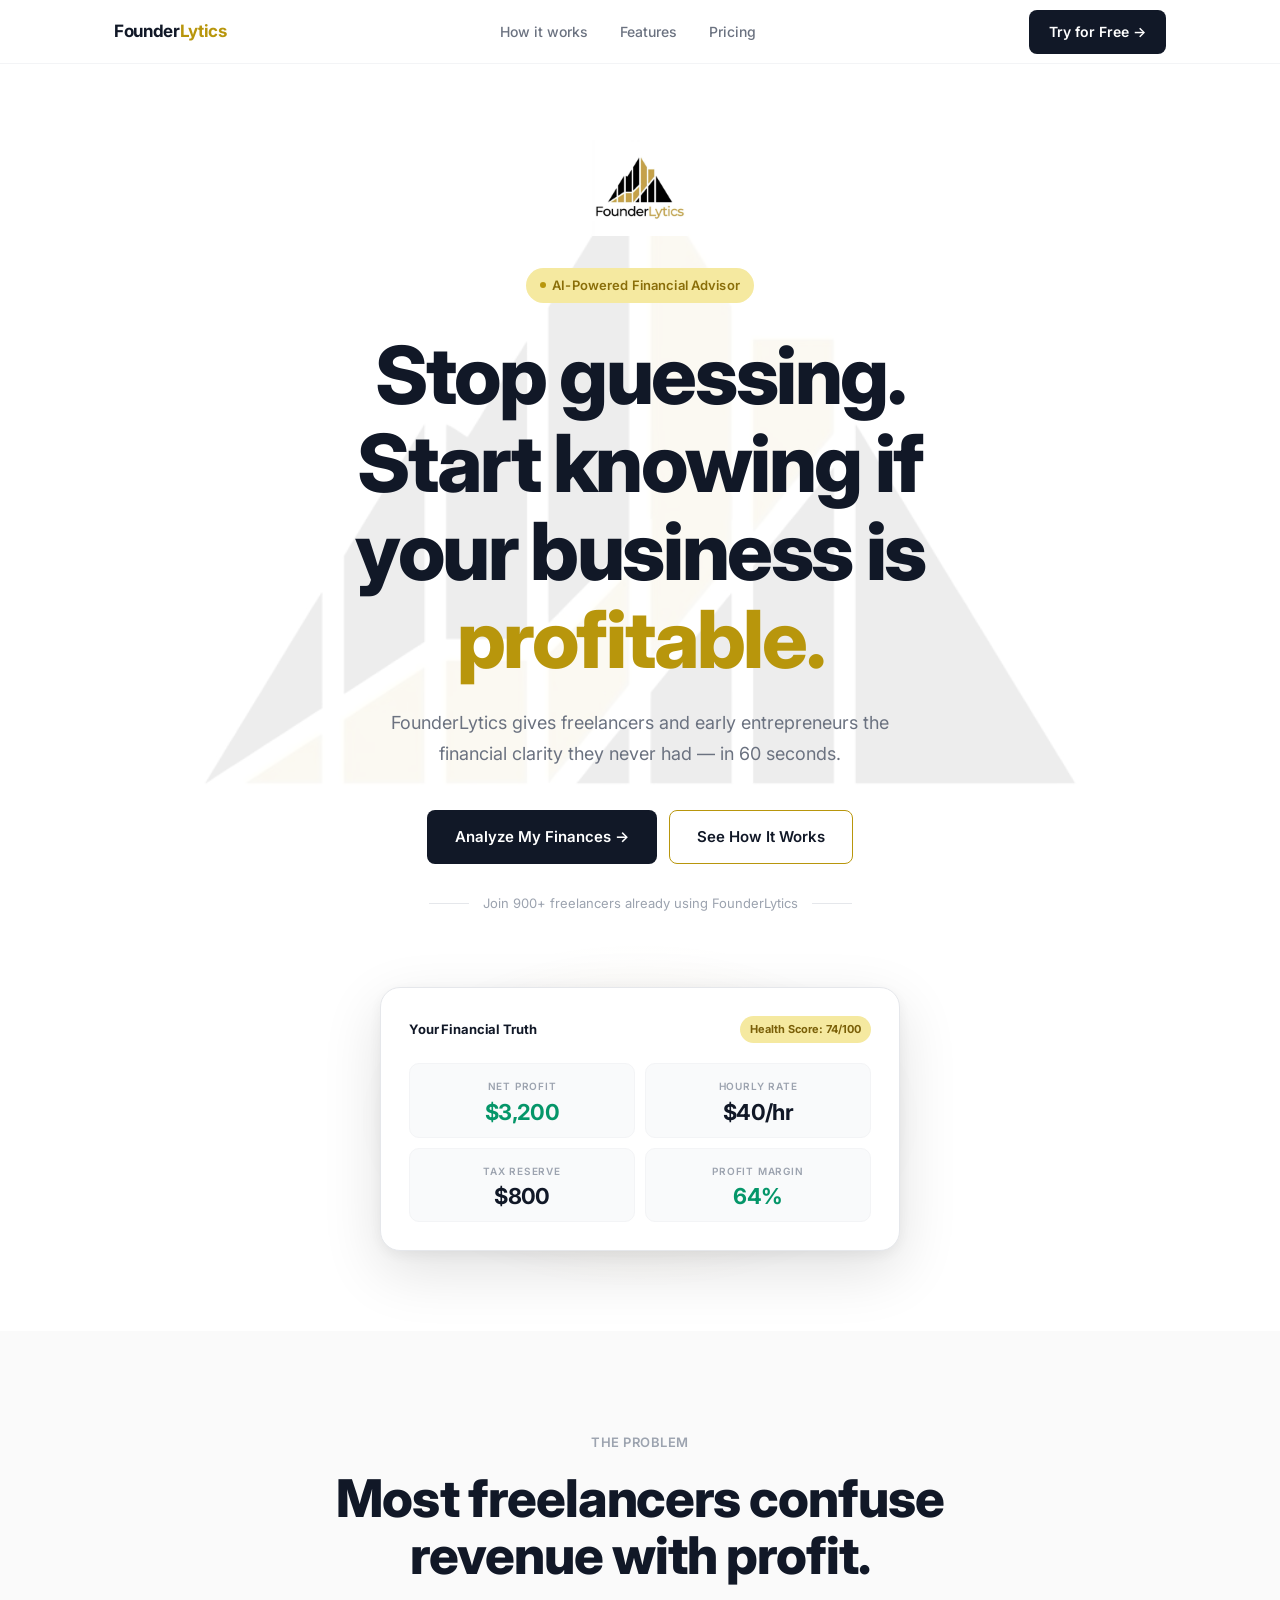
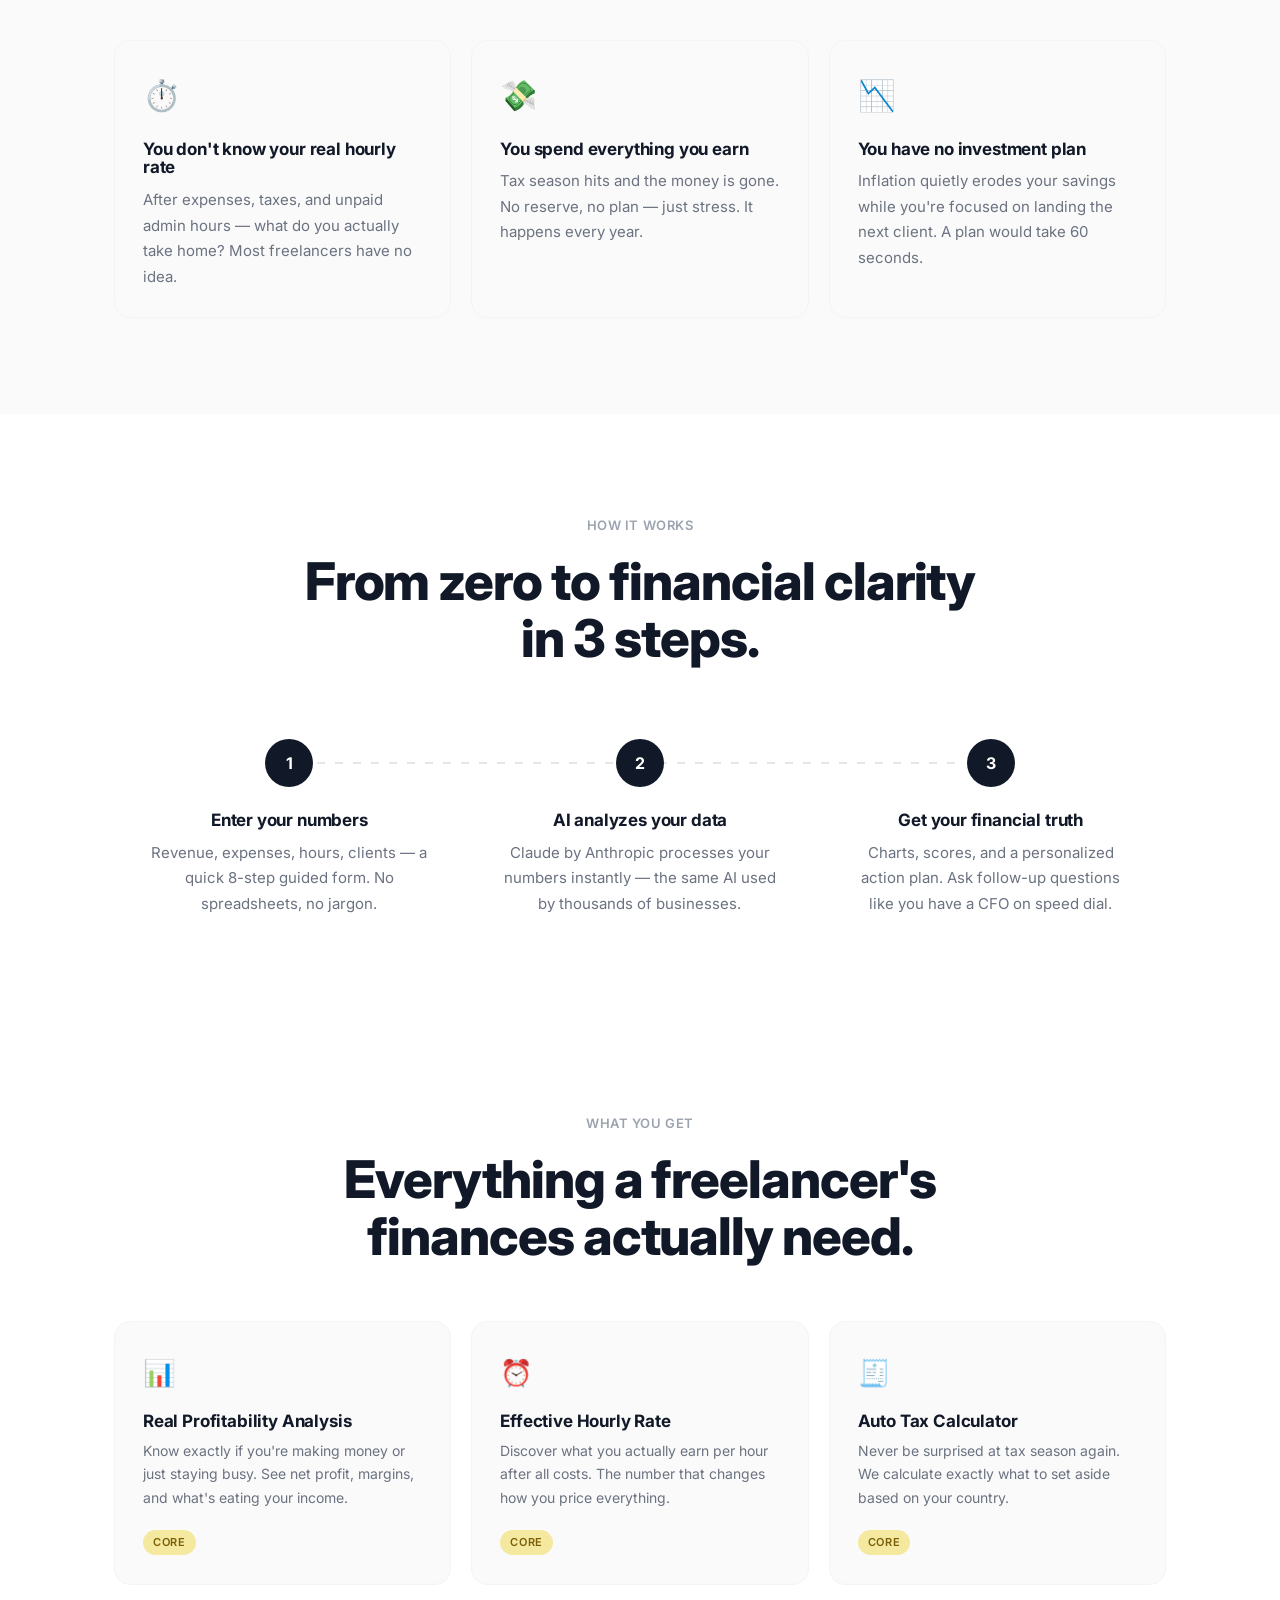
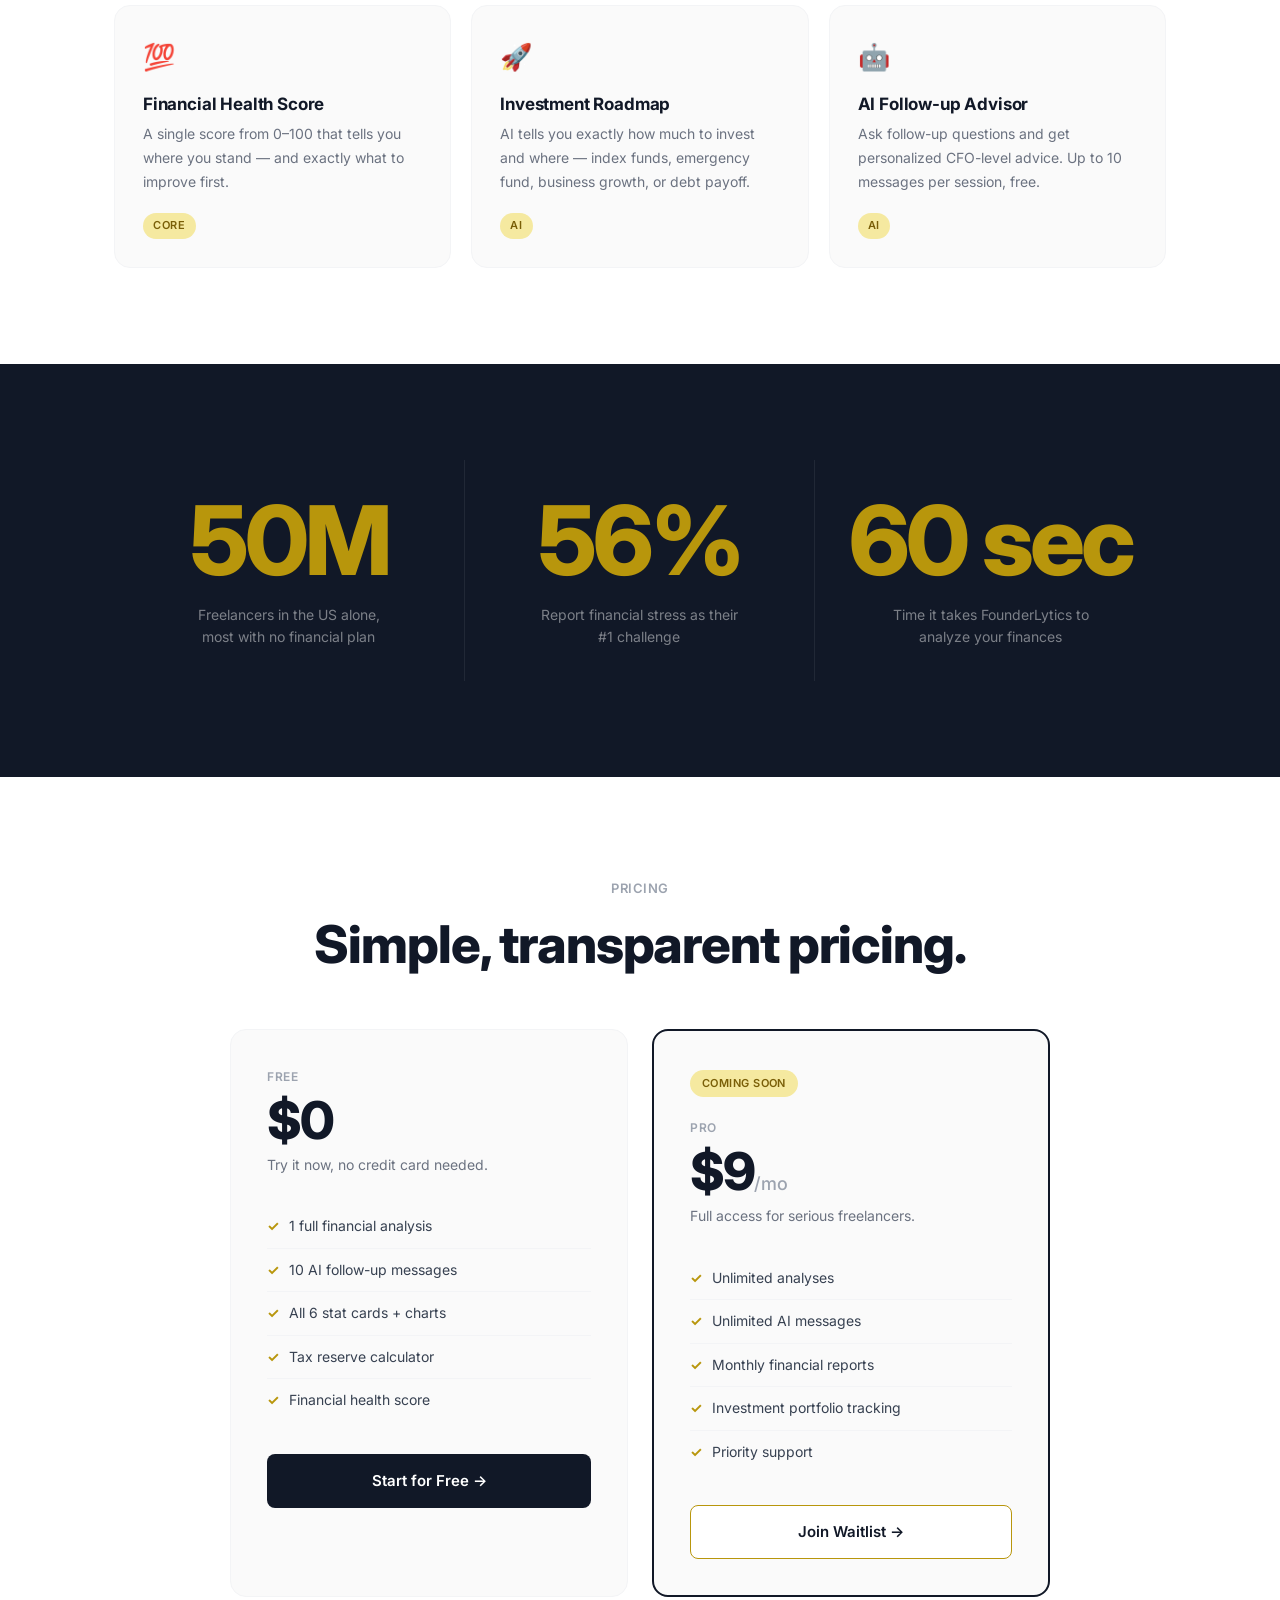
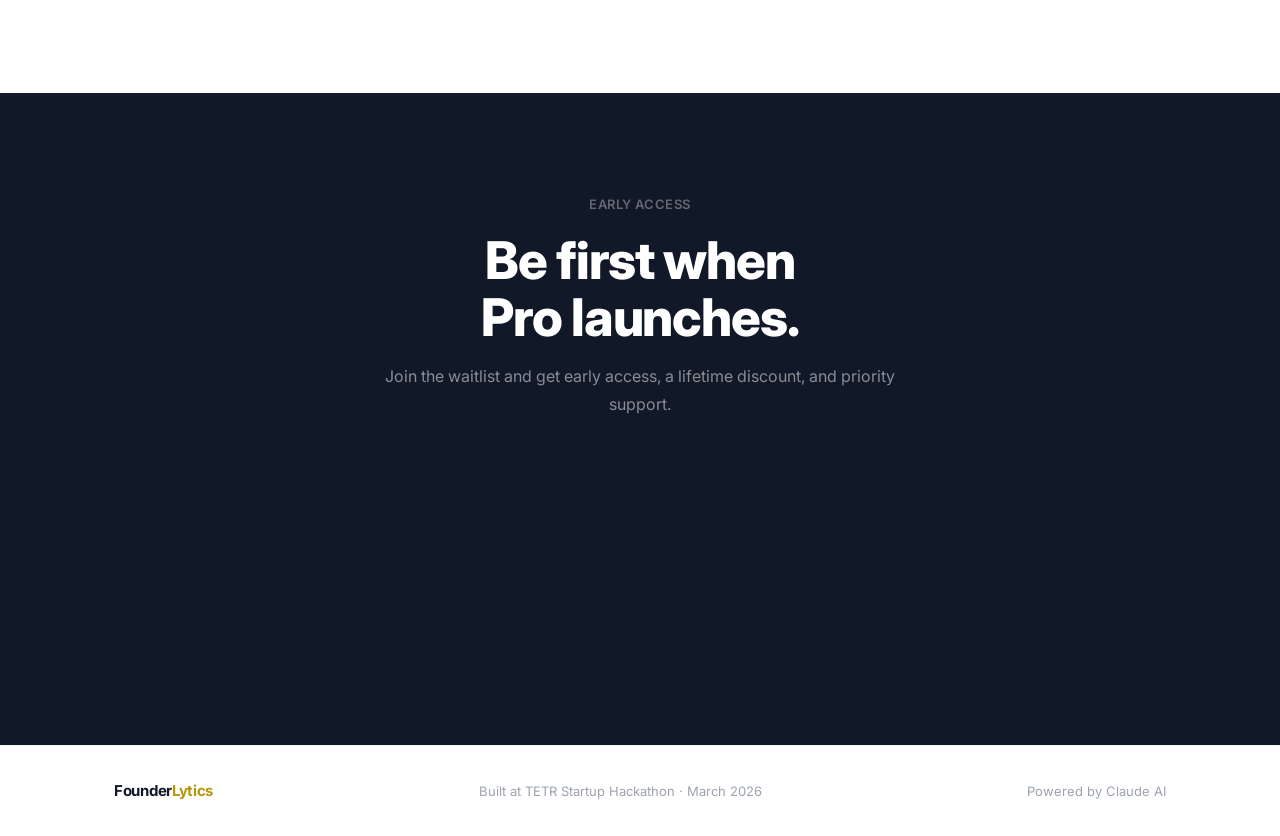
==== commit fa5de48f: "1am founderytics" ====
--- a/index.html
+++ b/index.html
@@ -242,9 +242,20 @@
       user-select: none;
     }
 
+    .hero-icon {
+      display: block;
+      width: 96px;
+      height: auto;
+      margin: 0 auto 32px;
+      position: relative;
+      z-index: 1;
+      animation: hero-in 0.5s ease both;
+      animation-delay: 0ms;
+    }
+
     .hero-eyebrow {
       animation: hero-in 0.5s ease both;
-      animation-delay: 0ms;
+      animation-delay: 100ms;
       margin-bottom: 28px;
       position: relative;
       z-index: 1;
@@ -856,6 +867,8 @@
     <img src="assets/logo.png" alt="" class="hero-bg-mark" aria-hidden="true">
 
     <div class="wrap" style="max-width: 720px;">
+      <img src="assets/icon.png" alt="FounderLytics" class="hero-icon">
+
       <div class="hero-eyebrow">
         <span class="pill"><span class="pill-dot"></span>AI-Powered Financial Advisor</span>
       </div>
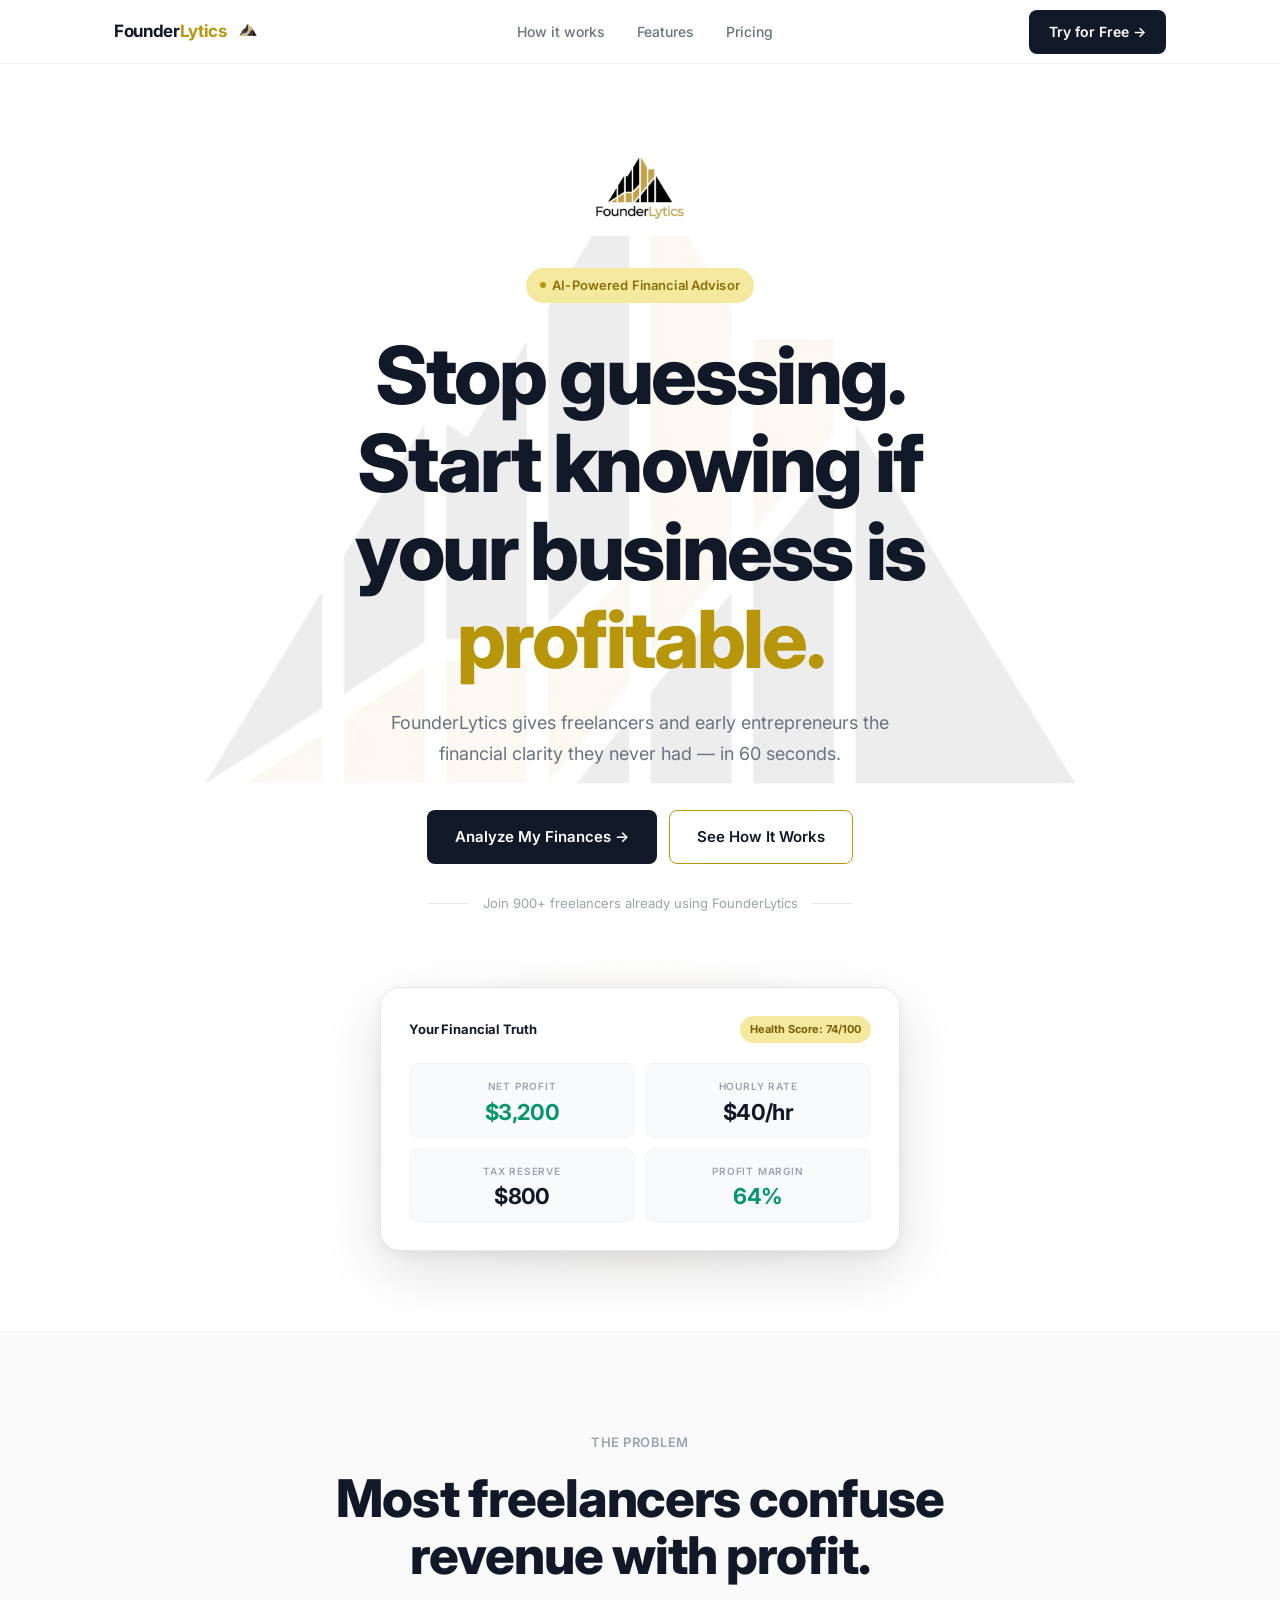
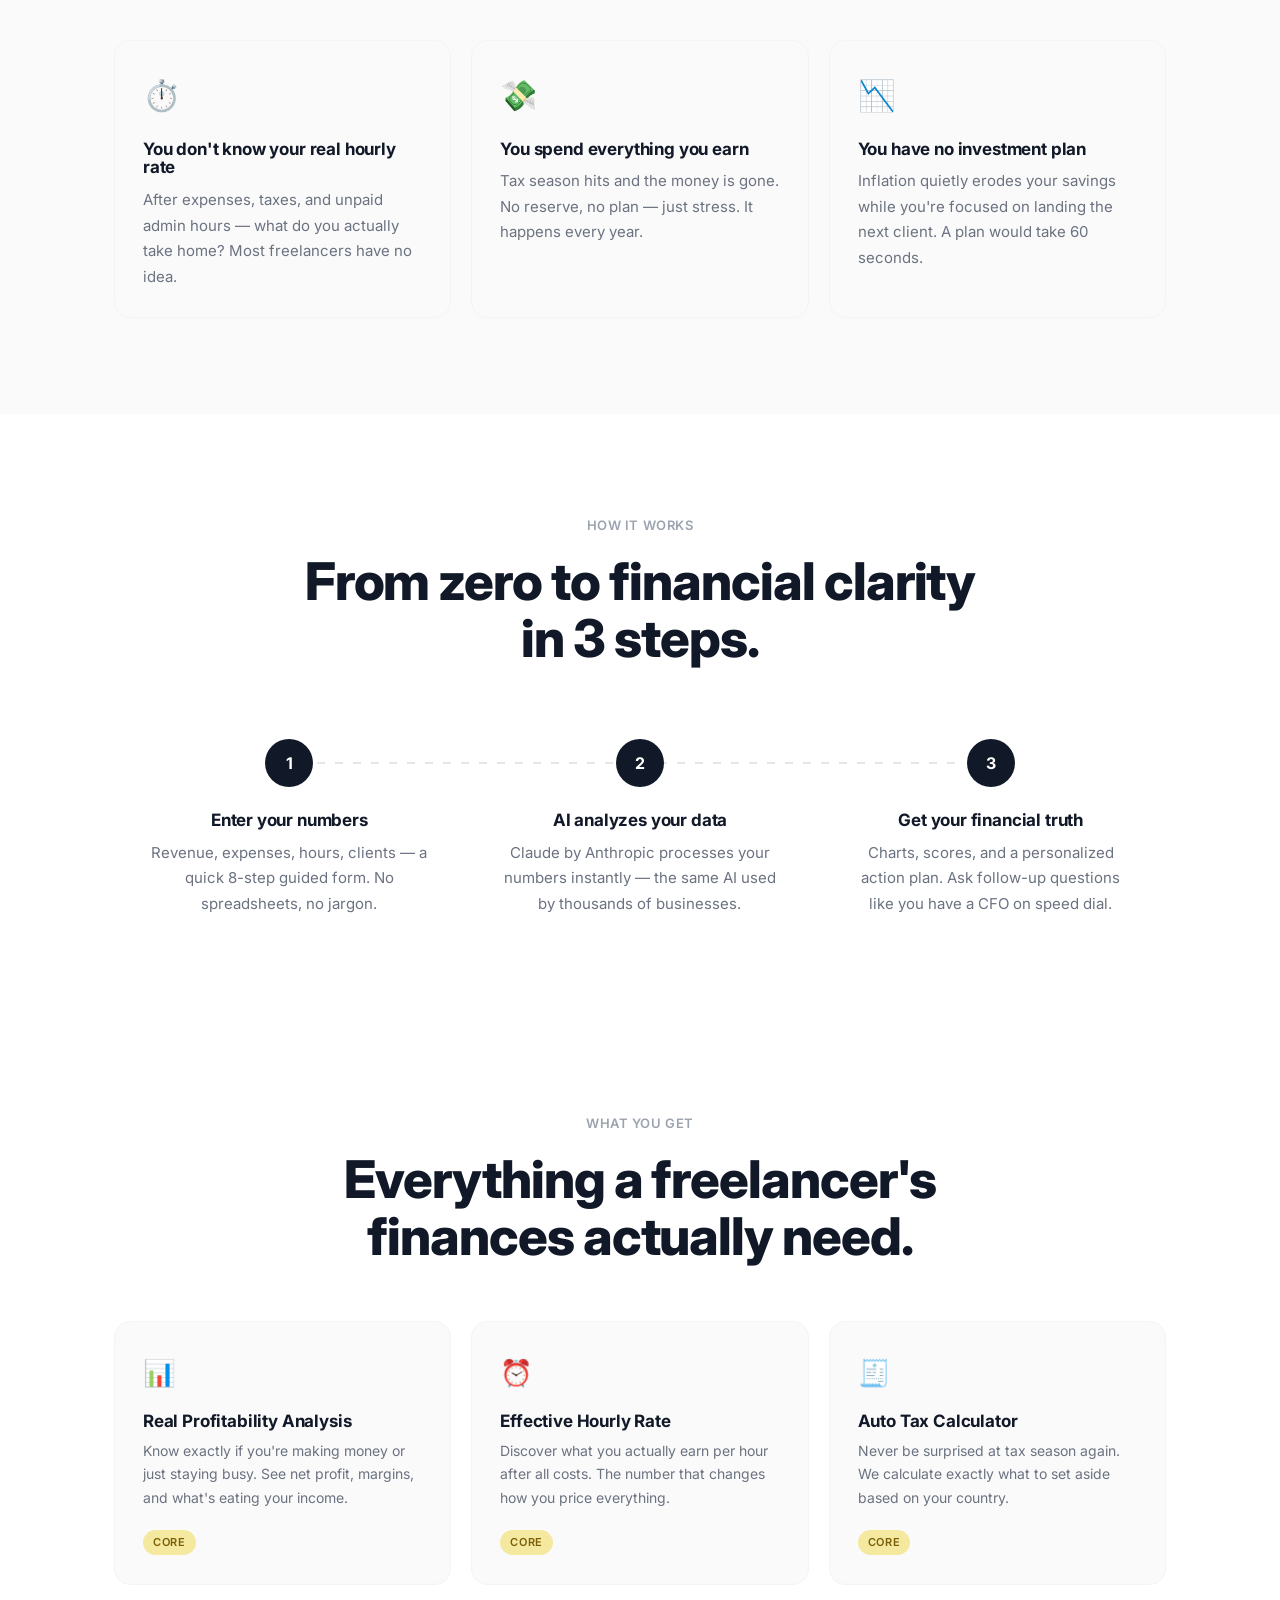
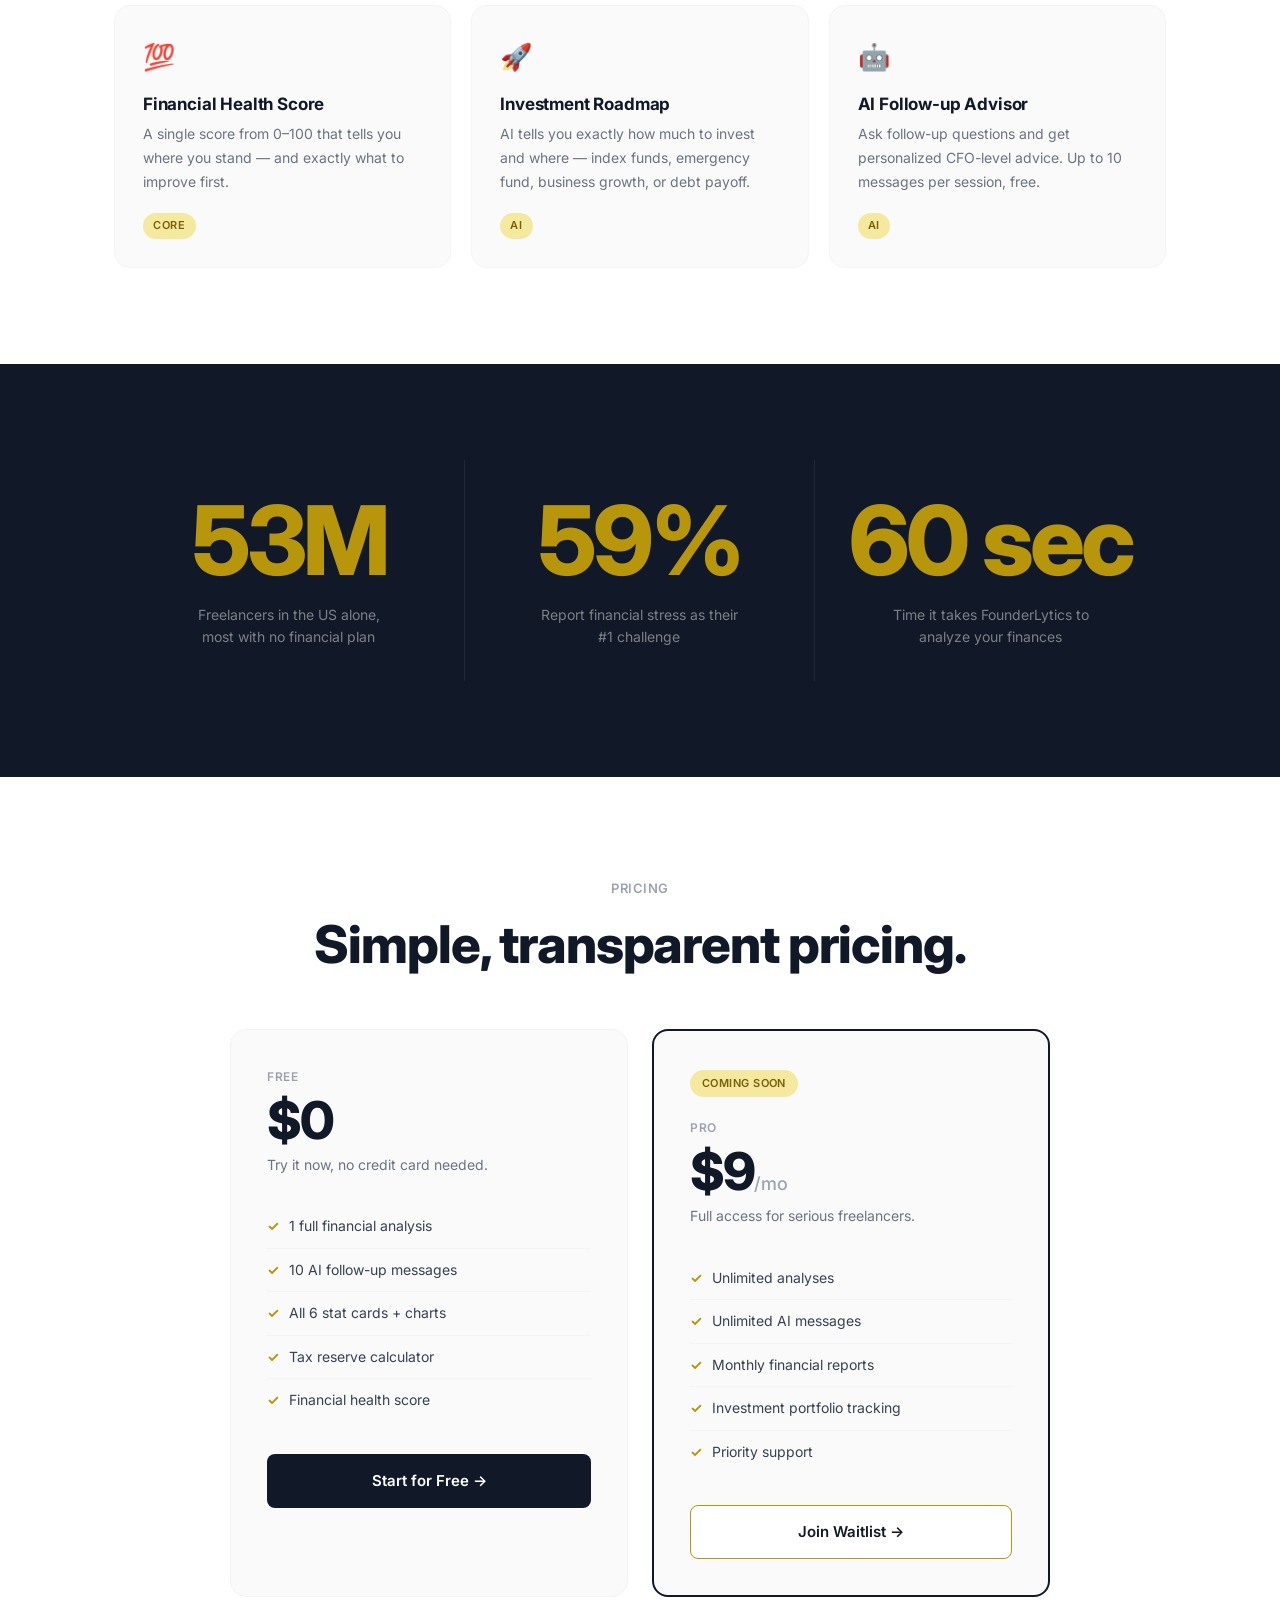
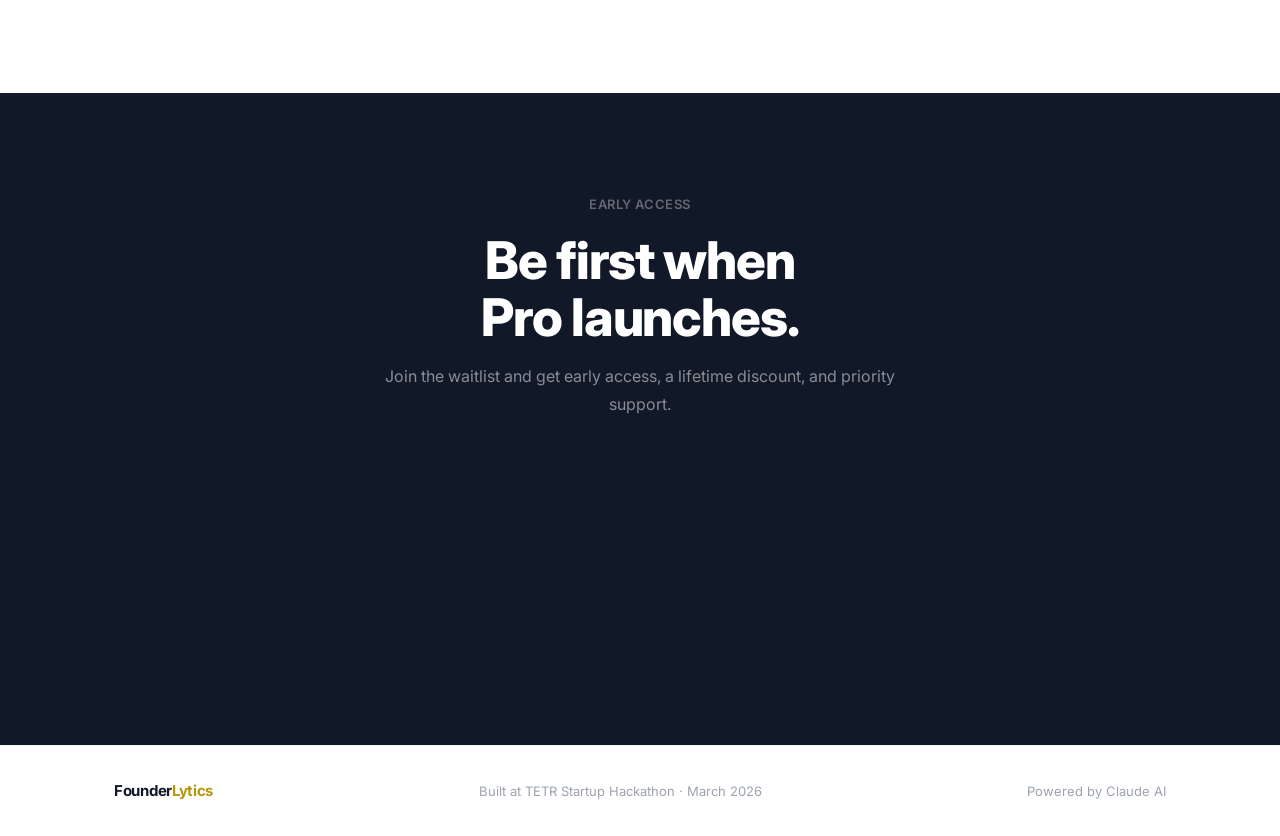
==== commit b358227e: "1am founderytics" ====
--- a/index.html
+++ b/index.html
@@ -73,6 +73,13 @@
       color: #111827;
     }
     .nav-logo .logo-gold { color: #B8960C; }
+    .nav-logo-mark {
+      height: 26px;
+      width: auto;
+      margin-left: 8px;
+      display: block;
+      flex-shrink: 0;
+    }
 
     .nav-links {
       display: flex;
@@ -851,7 +858,7 @@
   <!-- ── NAV ─────────────────────────────────────────────────────── -->
   <nav class="nav" id="nav">
     <div class="nav-inner">
-      <a href="index.html" class="nav-logo">Founder<span class="logo-gold">Lytics</span></a>
+      <a href="index.html" class="nav-logo">Founder<span class="logo-gold">Lytics</span><img src="assets/logo.png" alt="" class="nav-logo-mark"></a>
       <ul class="nav-links">
         <li><a href="#how-it-works">How it works</a></li>
         <li><a href="#features">Features</a></li>
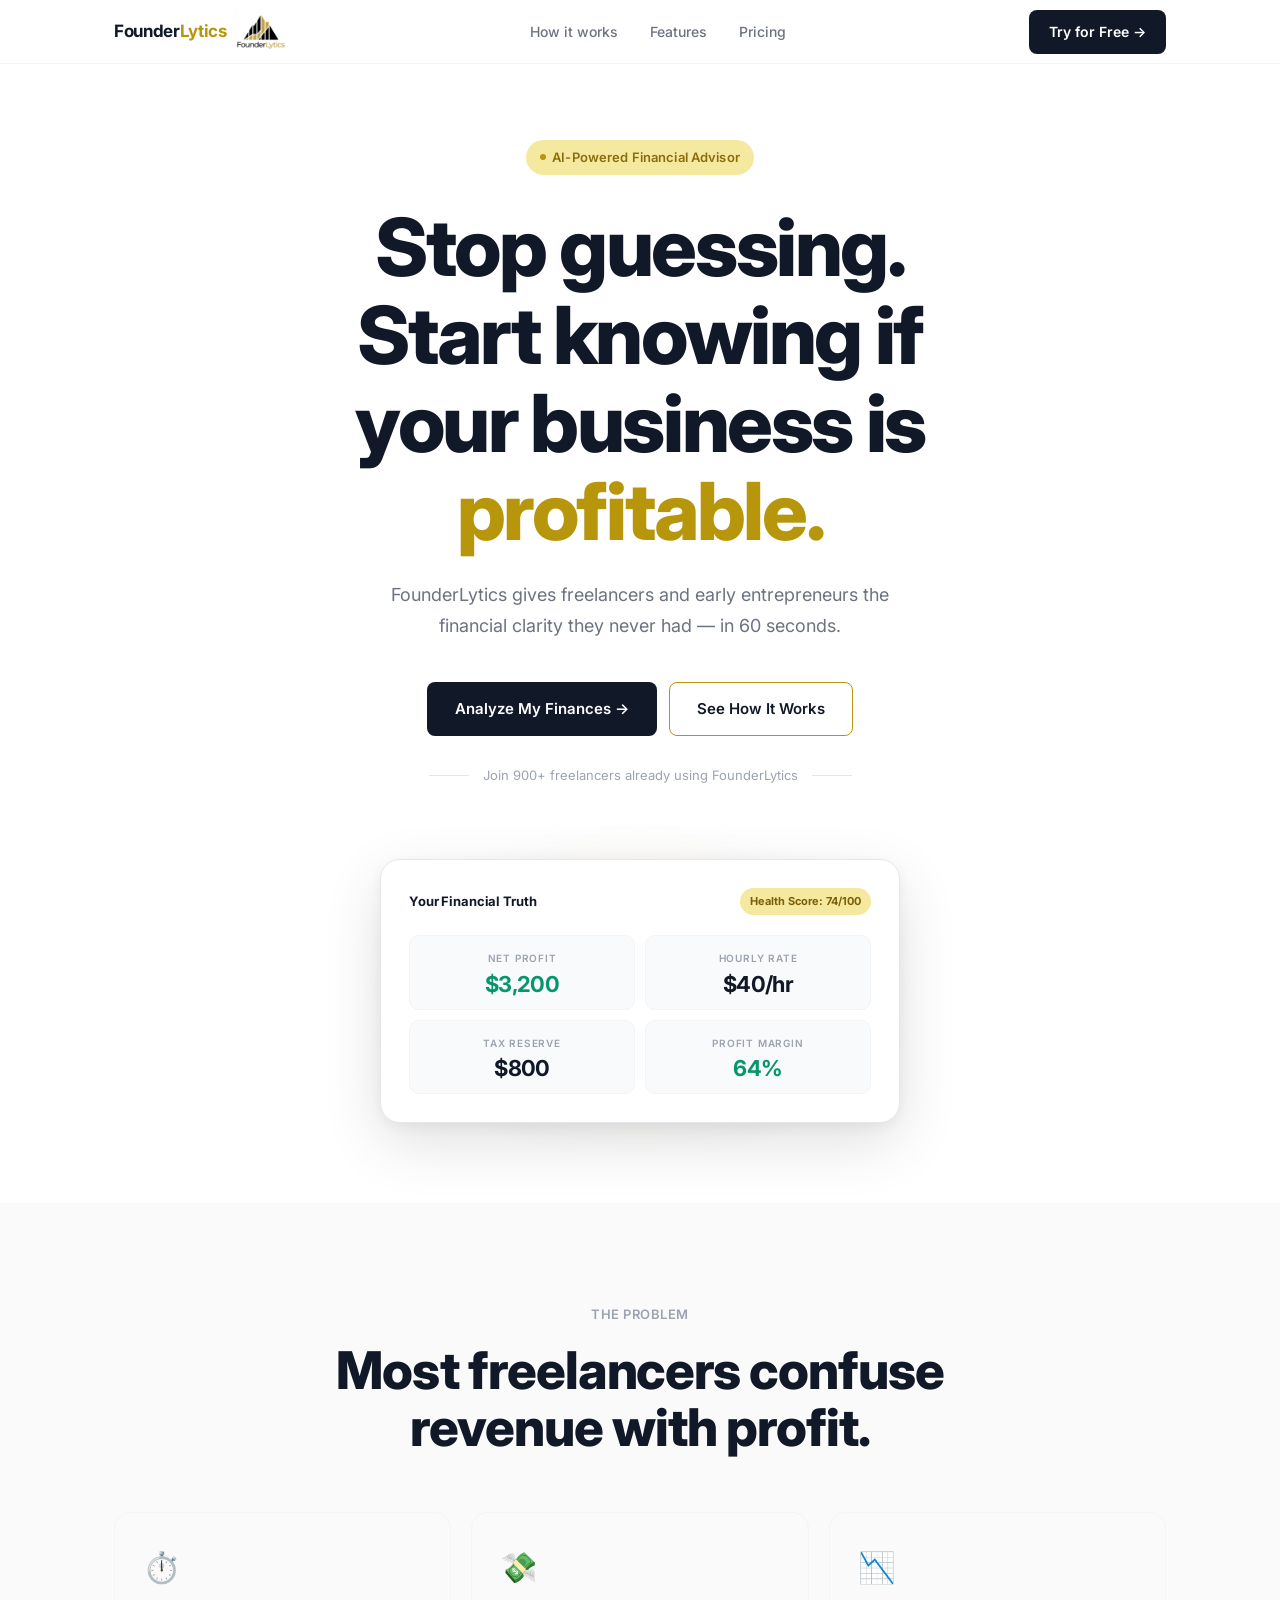
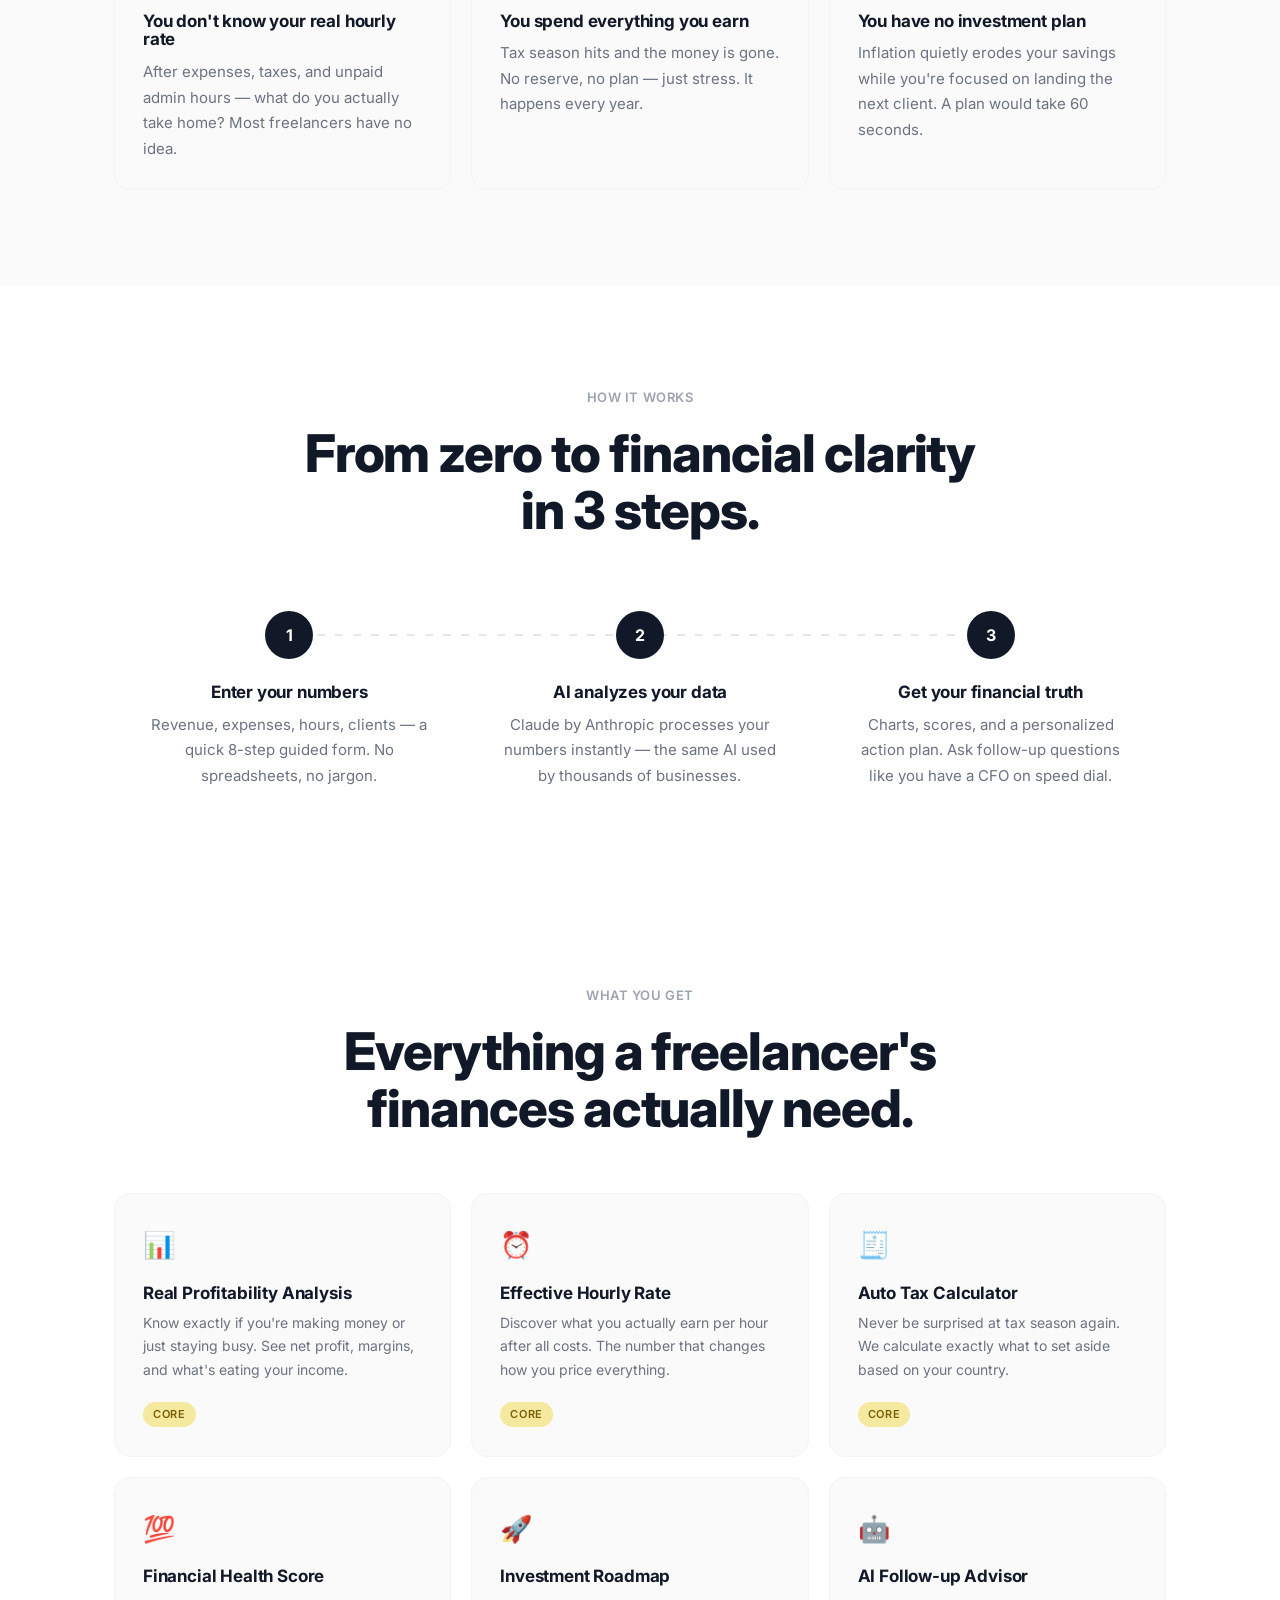
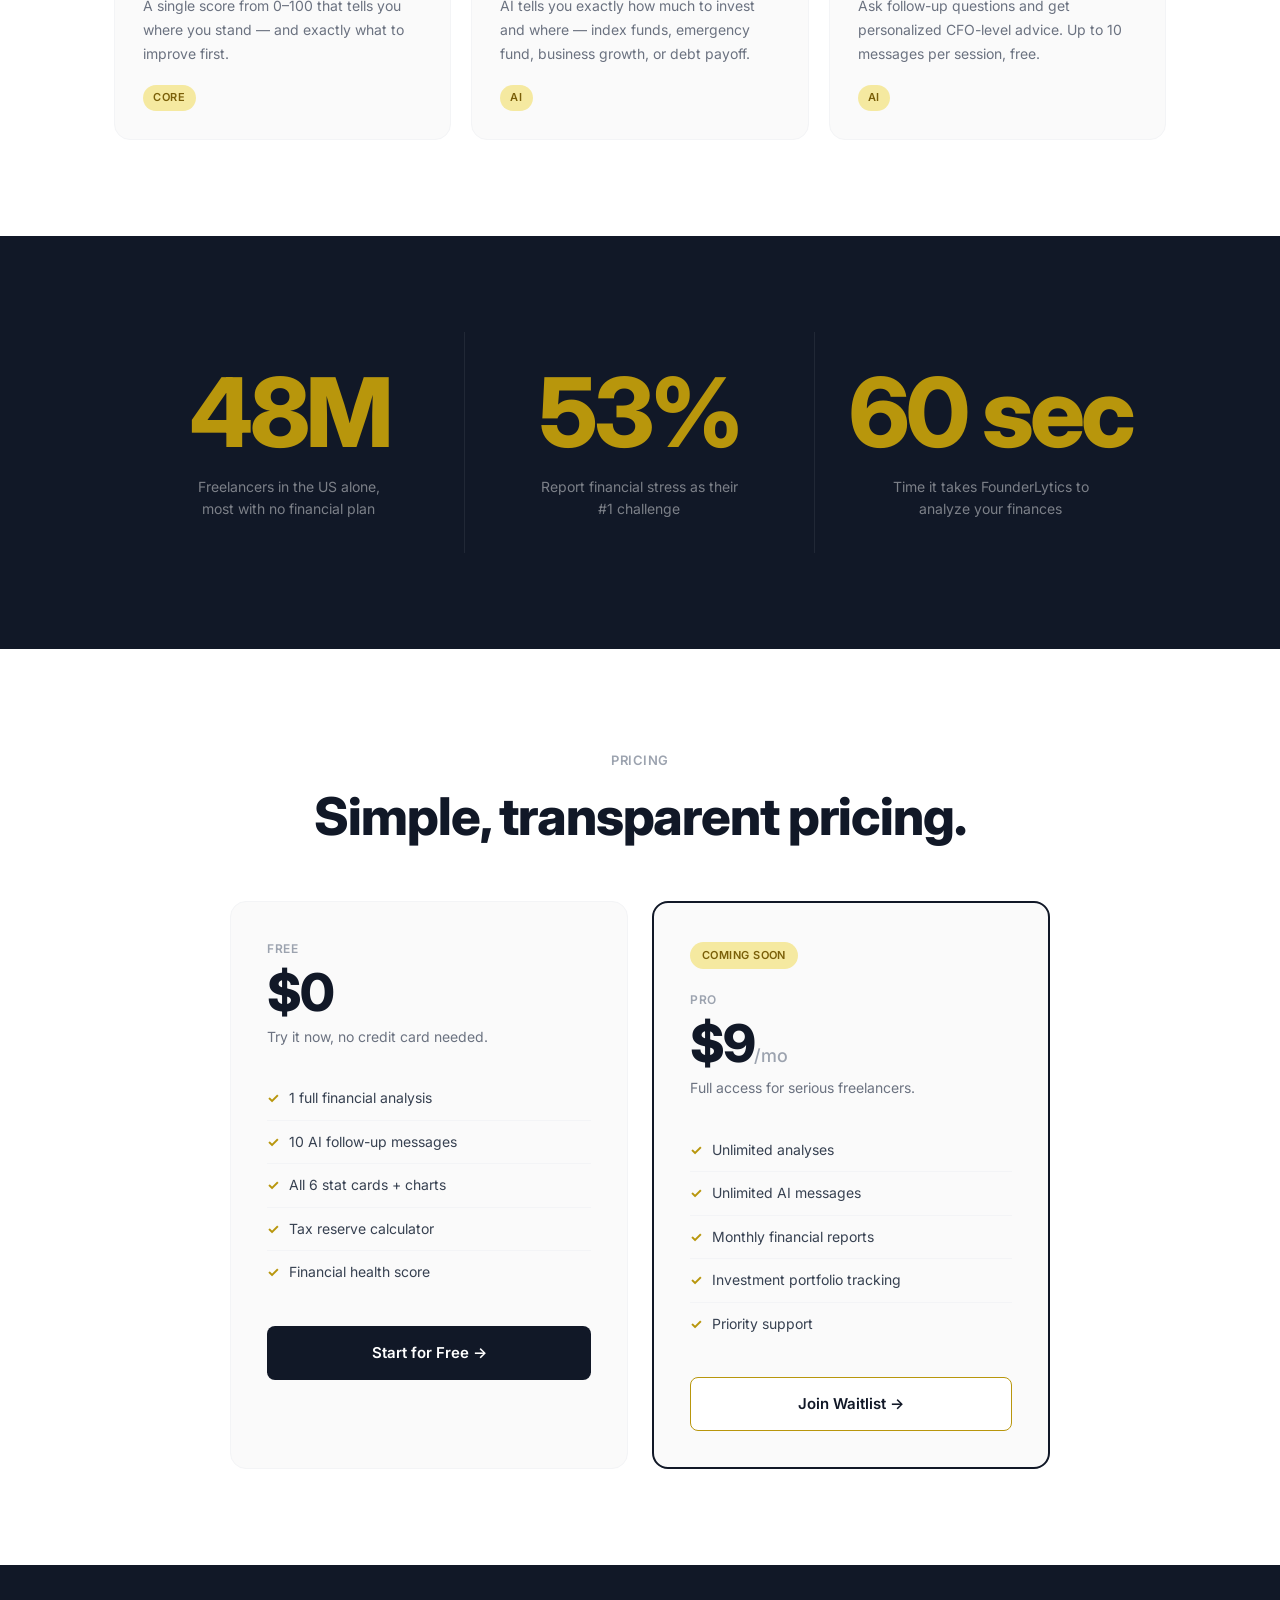
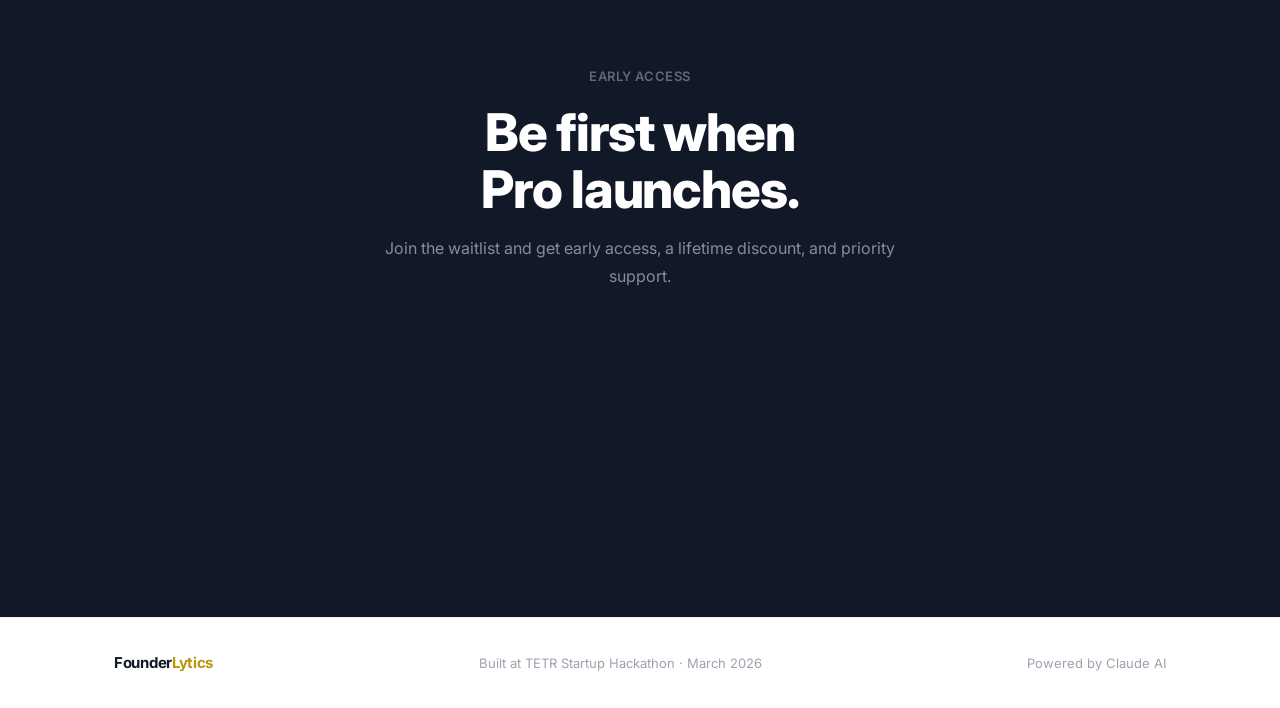
==== commit f3276fd5: "1am founderytics" ====
--- a/index.html
+++ b/index.html
@@ -74,7 +74,7 @@
     }
     .nav-logo .logo-gold { color: #B8960C; }
     .nav-logo-mark {
-      height: 26px;
+      height: 52px;
       width: auto;
       margin-left: 8px;
       display: block;
@@ -234,19 +234,6 @@
       text-align: center;
       position: relative;
       overflow: hidden;
-    }
-
-    .hero-bg-mark {
-      position: absolute;
-      top: -60px;
-      left: 50%;
-      transform: translateX(-50%);
-      width: 1300px;
-      height: auto;
-      opacity: 0.07;
-      pointer-events: none;
-      z-index: 0;
-      user-select: none;
     }
 
     .hero-icon {
@@ -858,7 +845,7 @@
   <!-- ── NAV ─────────────────────────────────────────────────────── -->
   <nav class="nav" id="nav">
     <div class="nav-inner">
-      <a href="index.html" class="nav-logo">Founder<span class="logo-gold">Lytics</span><img src="assets/logo.png" alt="" class="nav-logo-mark"></a>
+      <a href="index.html" class="nav-logo">Founder<span class="logo-gold">Lytics</span><img src="assets/icon.png" alt="" class="nav-logo-mark"></a>
       <ul class="nav-links">
         <li><a href="#how-it-works">How it works</a></li>
         <li><a href="#features">Features</a></li>
@@ -871,11 +858,7 @@
 
   <!-- ── HERO ────────────────────────────────────────────────────── -->
   <section class="hero">
-    <img src="assets/logo.png" alt="" class="hero-bg-mark" aria-hidden="true">
-
     <div class="wrap" style="max-width: 720px;">
-      <img src="assets/icon.png" alt="FounderLytics" class="hero-icon">
-
       <div class="hero-eyebrow">
         <span class="pill"><span class="pill-dot"></span>AI-Powered Financial Advisor</span>
       </div>
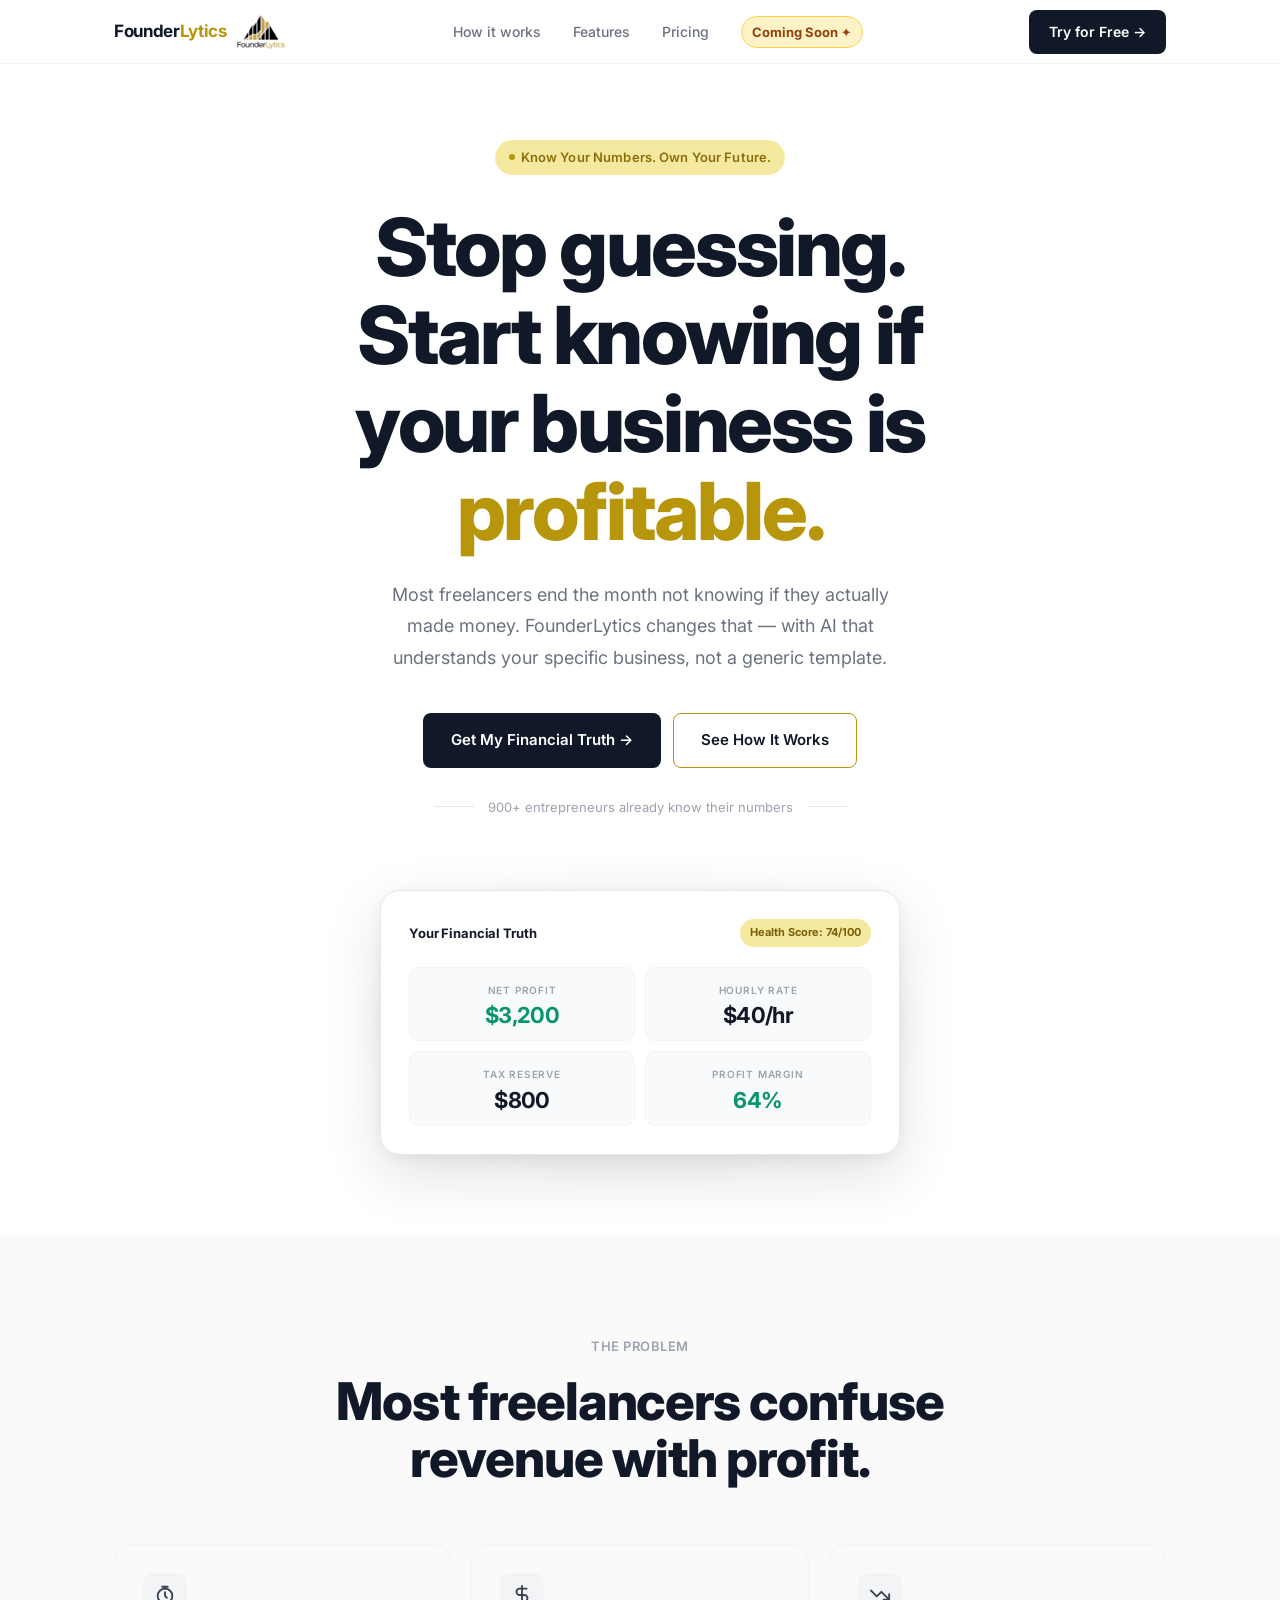
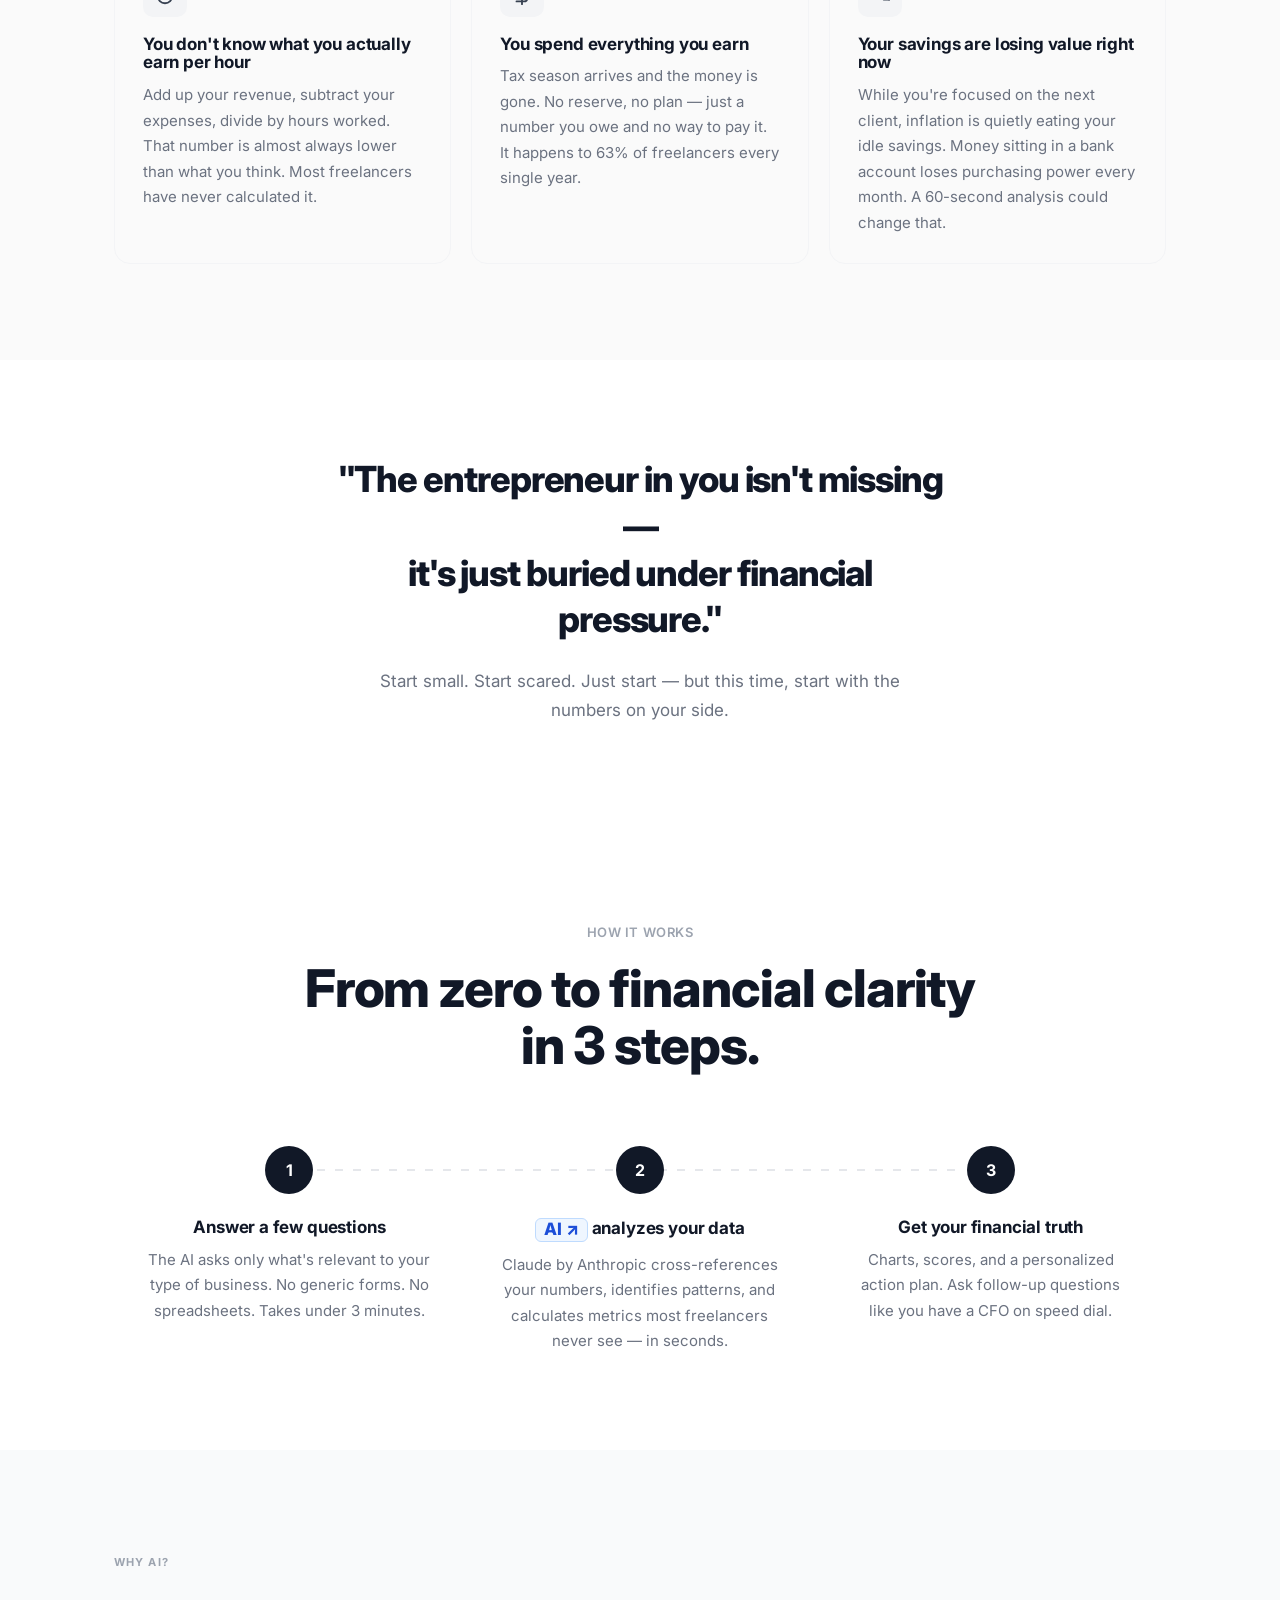
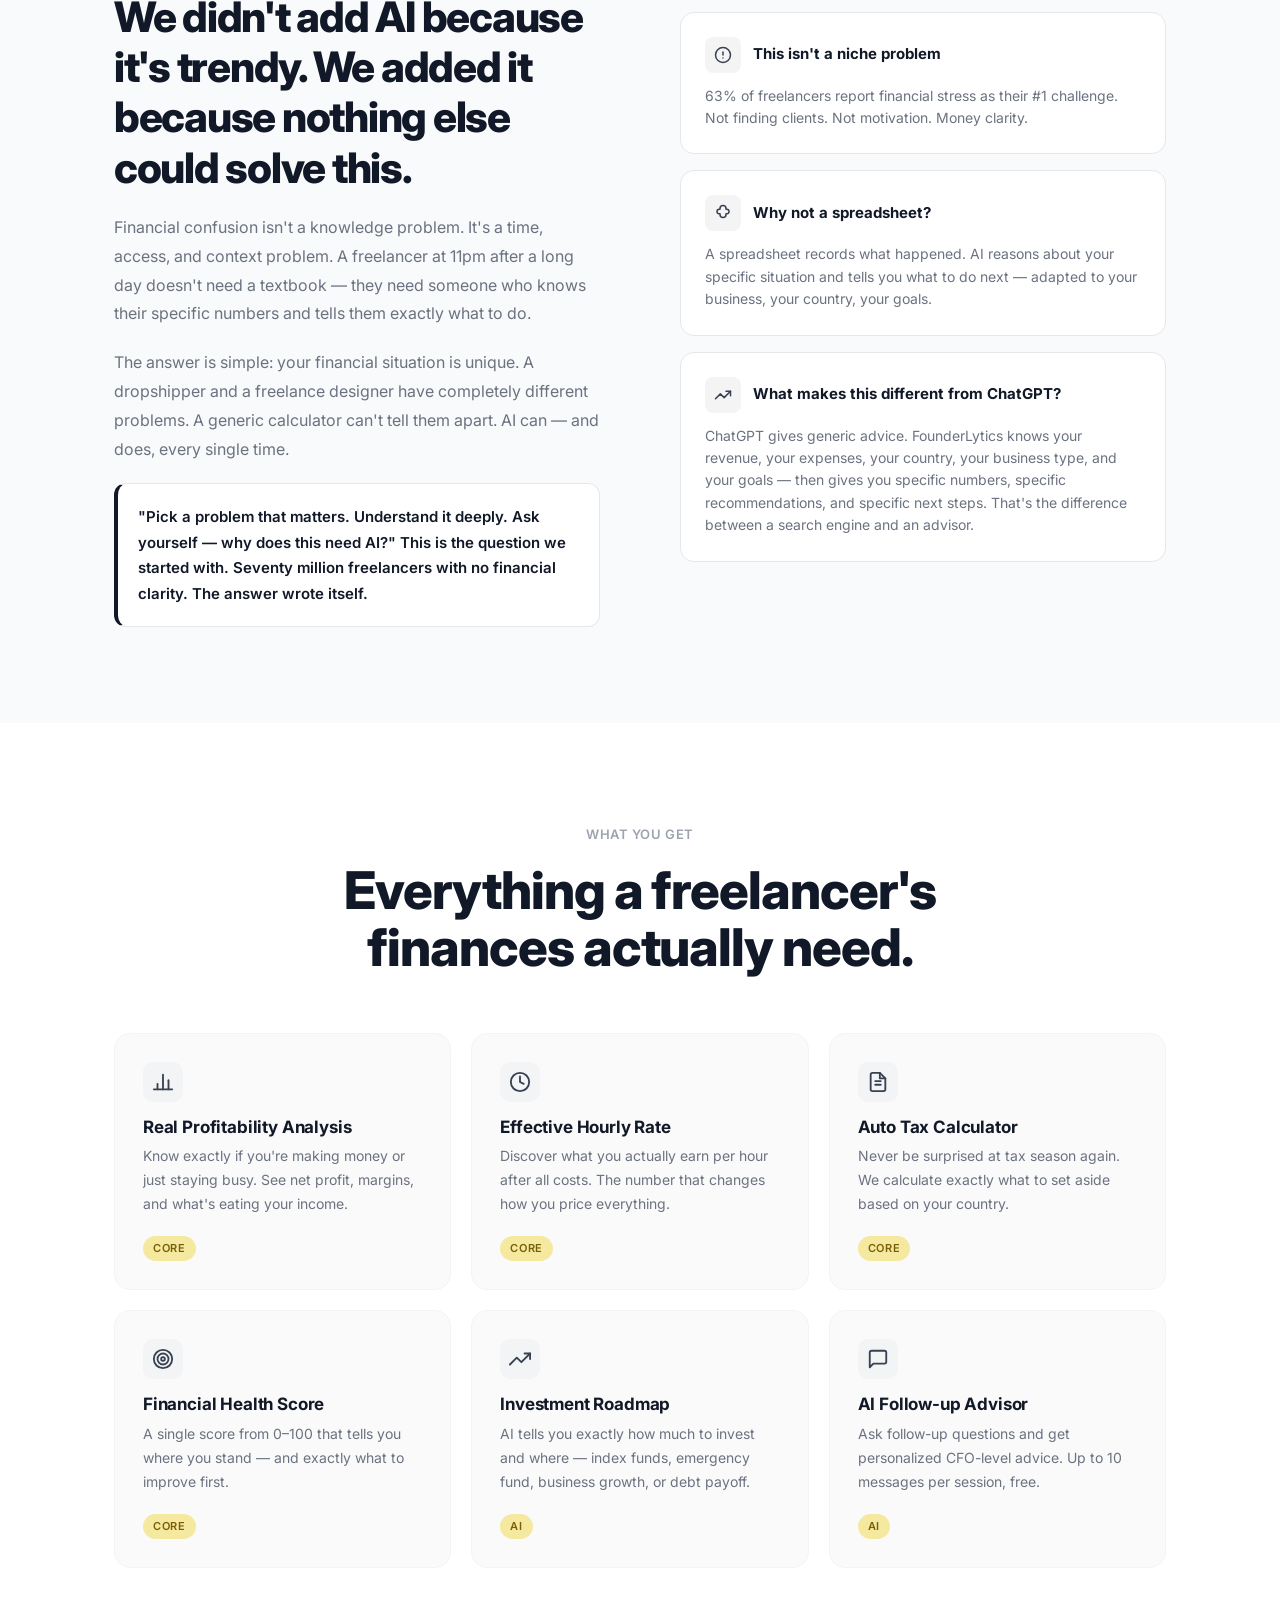
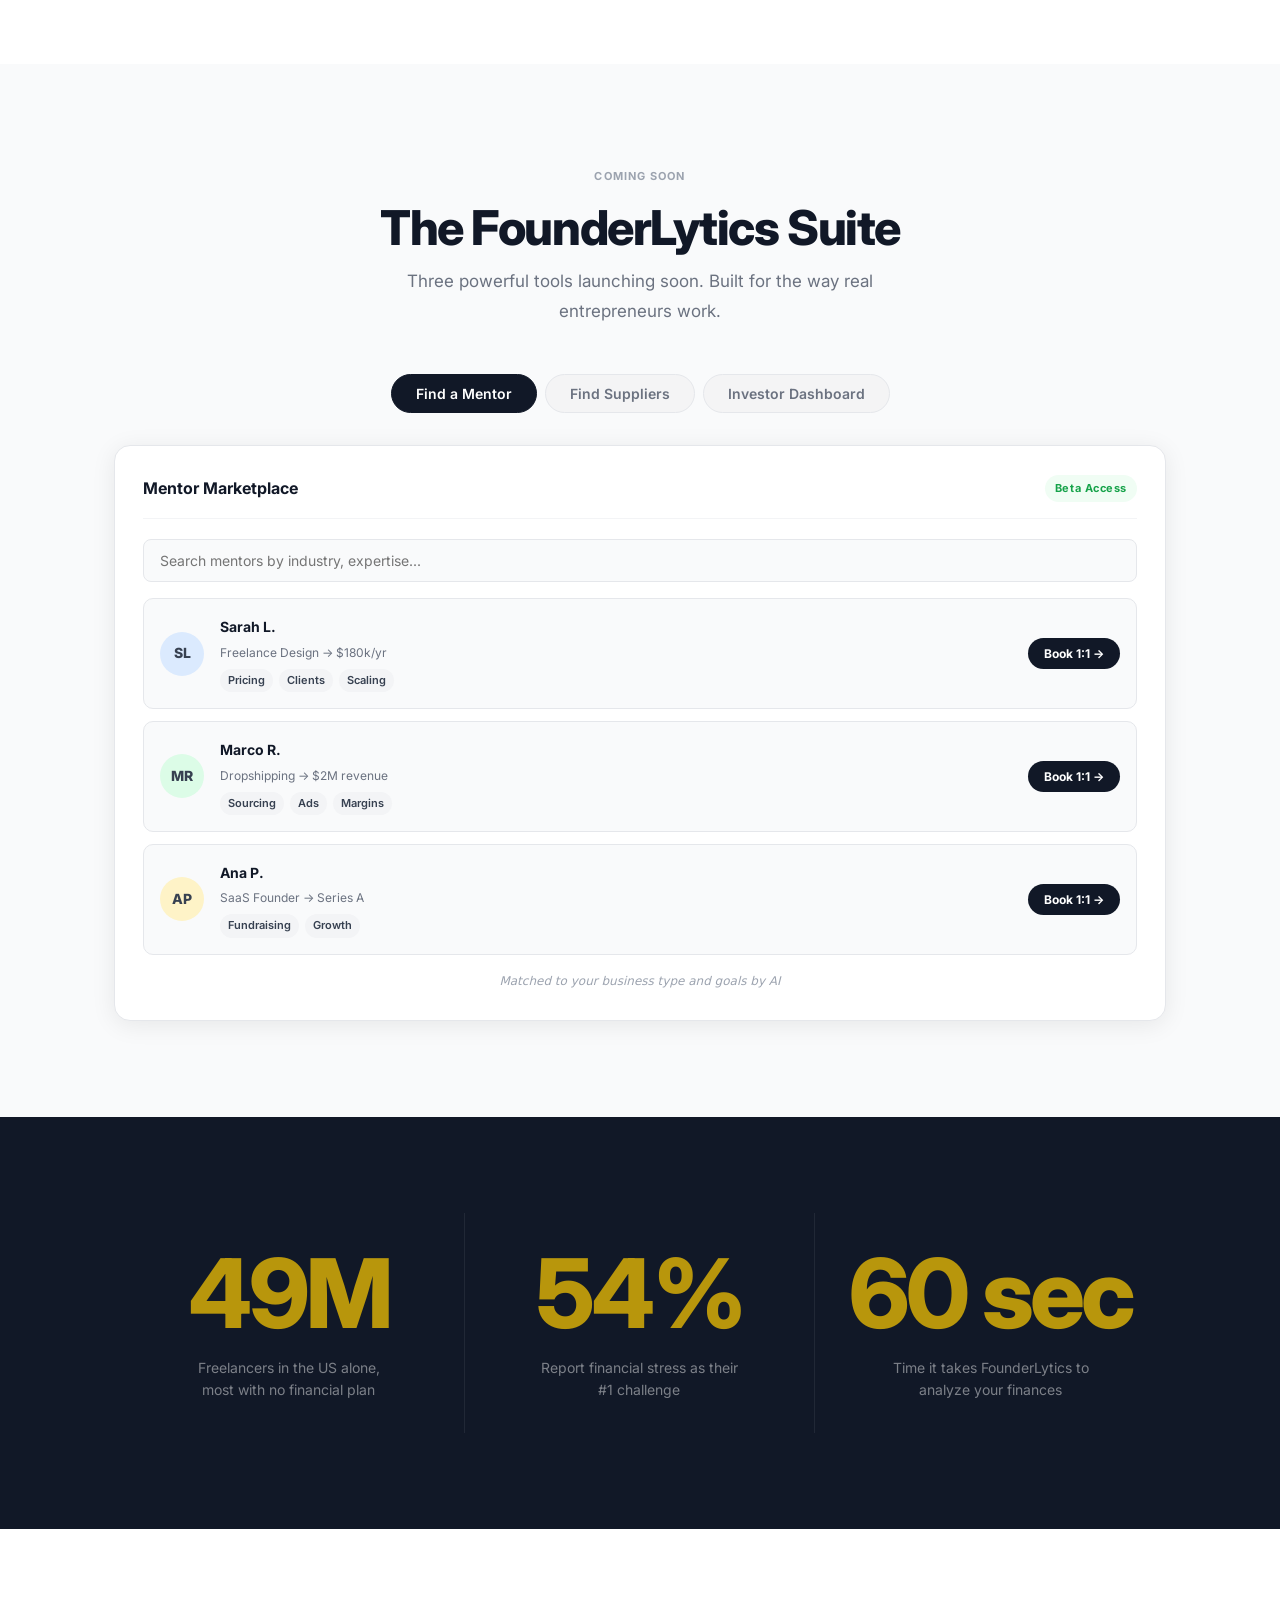
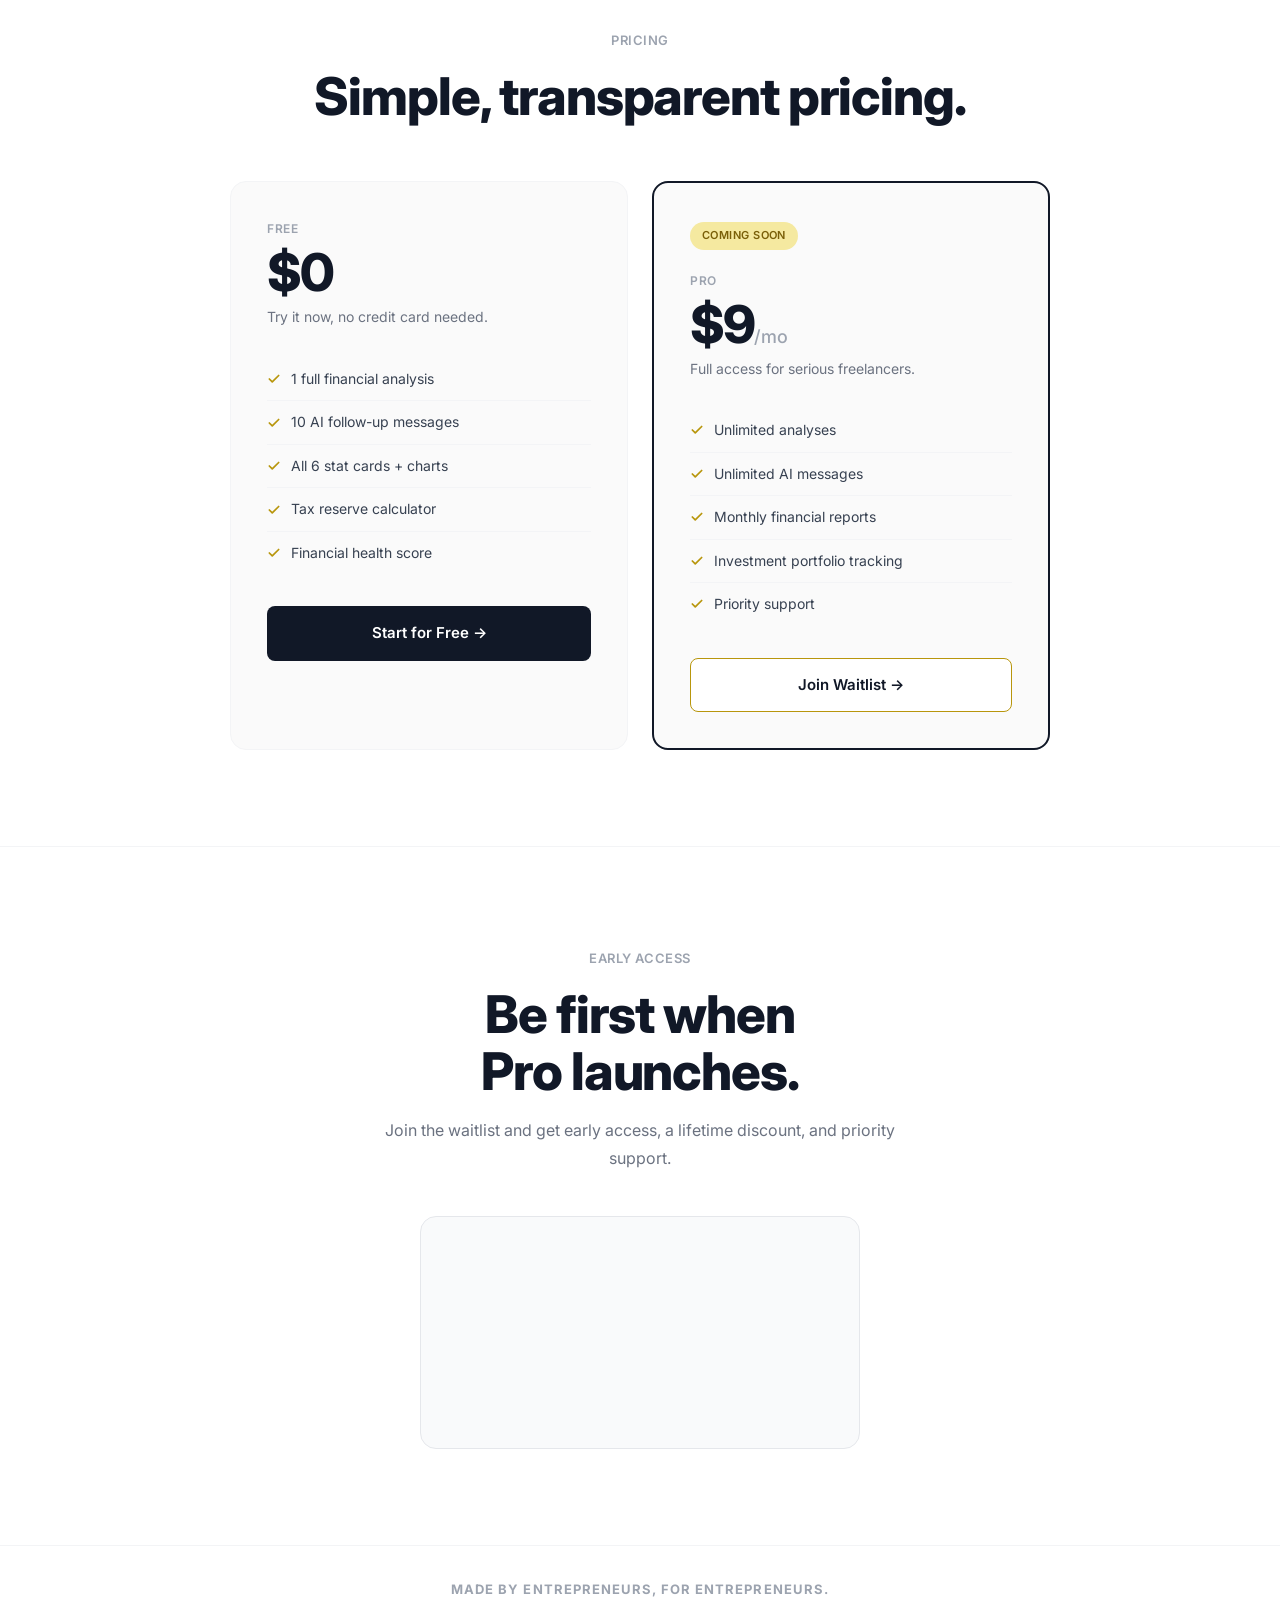
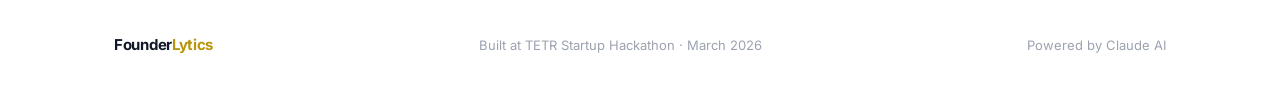
==== commit ad007b14: "2pm founderrlyrics" ====
--- a/index.html
+++ b/index.html
@@ -95,6 +95,52 @@
       transition: color 0.15s ease;
     }
     .nav-links a:hover { color: #111827; }
+
+    .nav-coming-soon {
+      display: inline-flex;
+      align-items: center;
+      gap: 5px;
+      background: #fef3c7;
+      color: #92400e !important;
+      font-size: 13px !important;
+      font-weight: 700 !important;
+      padding: 4px 10px;
+      border-radius: 20px;
+      border: 1.5px solid #fcd34d;
+      cursor: pointer;
+      transition: background 0.15s ease, box-shadow 0.15s ease, transform 0.1s ease !important;
+      white-space: nowrap;
+    }
+    .nav-coming-soon:hover {
+      background: #fde68a !important;
+      color: #78350f !important;
+      box-shadow: 0 2px 8px rgba(184,150,12,0.25);
+      transform: translateY(-1px);
+    }
+    .nav-coming-soon:active { transform: scale(0.96) !important; }
+
+    .ai-chip {
+      display: inline-flex;
+      align-items: center;
+      gap: 4px;
+      background: #eff6ff;
+      color: #1d4ed8;
+      font-size: inherit;
+      font-weight: 800;
+      padding: 1px 8px 2px;
+      border-radius: 6px;
+      border: 1.5px solid #bfdbfe;
+      text-decoration: none;
+      cursor: pointer;
+      transition: background 0.15s ease, box-shadow 0.15s ease, transform 0.1s ease;
+      vertical-align: middle;
+    }
+    .ai-chip:hover {
+      background: #dbeafe;
+      box-shadow: 0 2px 8px rgba(29,78,216,0.18);
+      transform: translateY(-1px);
+    }
+    .ai-chip:active { transform: scale(0.96); }
 
     .nav-cta {
       display: inline-flex;
@@ -421,10 +467,16 @@
     .problem-card {
       background: #fafafa;
     }
-    .problem-card .emoji {
-      font-size: 30px;
-      display: block;
+    .card-icon {
+      width: 44px; height: 44px;
+      background: #f3f4f6;
+      border-radius: 10px;
+      display: flex;
+      align-items: center;
+      justify-content: center;
+      color: #374151;
       margin-bottom: 18px;
+      flex-shrink: 0;
     }
     .problem-card h3 {
       font-size: 17px;
@@ -535,9 +587,8 @@
       gap: 20px;
     }
 
-    .feat-card .feat-emoji {
-      font-size: 26px;
-      display: block;
+    .feat-card .card-icon {
+      width: 40px; height: 40px;
       margin-bottom: 16px;
     }
     .feat-card h3 {
@@ -700,7 +751,7 @@
       gap: 10px;
     }
     .price-list li:last-child { border-bottom: none; }
-    .check { color: #B8960C; font-weight: 700; flex-shrink: 0; }
+    .check { color: #B8960C; flex-shrink: 0; display: flex; align-items: center; }
     .price-card .btn-primary,
     .price-card .btn-outline { width: 100%; justify-content: center; }
 
@@ -709,9 +760,10 @@
     /* WAITLIST                                                          */
     /* ━━━━━━━━━━━━━━━━━━━━━━━━━━━━━━━━━━━━━━━━━━━━━━━━━━━━━━━━━━━━━━ */
     .waitlist {
-      background: #111827;
+      background: #ffffff;
       padding: 96px 0;
       text-align: center;
+      border-top: 1px solid #f3f4f6;
     }
 
     .waitlist-inner {
@@ -720,18 +772,18 @@
       padding: 0 24px;
     }
 
-    .waitlist .label { color: rgba(255,255,255,0.35); }
+    .waitlist .label { color: #9ca3af; }
 
     .waitlist h2 {
       font-size: clamp(32px, 5vw, 52px);
       font-weight: 800;
       letter-spacing: -0.02em;
-      color: #ffffff;
+      color: #111827;
       margin-bottom: 16px;
     }
     .waitlist-sub {
       font-size: 16px;
-      color: rgba(255,255,255,0.5);
+      color: #6b7280;
       line-height: 1.75;
       margin-bottom: 44px;
     }
@@ -739,8 +791,152 @@
     .tally-wrapper {
       max-width: 440px;
       margin: 0 auto;
-    }
-
+      background: #f9fafb;
+      border-radius: 16px;
+      border: 1px solid #e5e7eb;
+      padding: 28px 24px 16px;
+    }
+
+
+    /* ━━━━━━━━━━━━━━━━━━━━━━━━━━━━━━━━━━━━━━━━━━━━━━━━━━━━━━━━━━━━━━ */
+    /* TOOLS PREVIEW                                                     */
+    /* ━━━━━━━━━━━━━━━━━━━━━━━━━━━━━━━━━━━━━━━━━━━━━━━━━━━━━━━━━━━━━━ */
+    .tool-tab {
+      background: #f4f4f5;
+      border: 1px solid #e5e7eb;
+      color: #6b7280;
+      font-size: 14px;
+      font-weight: 600;
+      padding: 10px 24px;
+      border-radius: 999px;
+      cursor: pointer;
+      font-family: 'Inter', sans-serif;
+      transition: all 0.2s ease;
+    }
+    .tool-tab.active, .tool-tab:hover {
+      background: #111827;
+      color: white;
+      border-color: #111827;
+    }
+    .tool-panel { display: block; }
+    .tool-panel.hidden { display: none; }
+    .tool-mockup {
+      background: white;
+      border: 1px solid #e5e7eb;
+      border-radius: 16px;
+      padding: 28px;
+      box-shadow: 0 4px 24px rgba(0,0,0,0.08);
+    }
+    .mockup-header {
+      display: flex;
+      align-items: center;
+      justify-content: space-between;
+      margin-bottom: 20px;
+      padding-bottom: 16px;
+      border-bottom: 1px solid #f3f4f6;
+    }
+    .mockup-title { font-size: 16px; font-weight: 700; color: #111827; }
+    .mockup-badge {
+      background: #f0fdf4;
+      color: #16a34a;
+      font-size: 11px;
+      font-weight: 700;
+      padding: 4px 10px;
+      border-radius: 999px;
+      letter-spacing: 0.05em;
+    }
+    .mockup-cta {
+      text-align: center;
+      font-size: 12px;
+      color: #9ca3af;
+      margin-top: 16px;
+      font-style: italic;
+    }
+    .mentor-cards { display: flex; flex-direction: column; gap: 12px; margin-top: 16px; }
+    .mentor-card {
+      display: flex;
+      align-items: center;
+      gap: 16px;
+      padding: 16px;
+      background: #f9fafb;
+      border: 1px solid #e5e7eb;
+      border-radius: 10px;
+    }
+    .mentor-avatar {
+      width: 44px; height: 44px;
+      border-radius: 50%;
+      display: flex;
+      align-items: center;
+      justify-content: center;
+      font-weight: 800;
+      font-size: 14px;
+      color: #374151;
+      flex-shrink: 0;
+    }
+    .mentor-name { font-size: 14px; font-weight: 700; color: #111827; }
+    .mentor-role { font-size: 12px; color: #6b7280; margin: 2px 0 6px; }
+    .mentor-tags { display: flex; gap: 6px; flex-wrap: wrap; }
+    .tag {
+      background: #f3f4f6;
+      color: #374151;
+      font-size: 11px;
+      font-weight: 600;
+      padding: 2px 8px;
+      border-radius: 999px;
+    }
+    .btn-book {
+      margin-left: auto;
+      background: #111827;
+      color: white;
+      border: none;
+      padding: 8px 16px;
+      border-radius: 999px;
+      font-size: 12px;
+      font-weight: 700;
+      cursor: pointer;
+      white-space: nowrap;
+      font-family: 'Inter', sans-serif;
+      flex-shrink: 0;
+    }
+    .mockup-search { margin-bottom: 16px; }
+    .filter-chip {
+      background: #f4f4f5;
+      border: 1px solid #e5e7eb;
+      color: #6b7280;
+      font-size: 12px;
+      font-weight: 600;
+      padding: 6px 14px;
+      border-radius: 999px;
+      cursor: pointer;
+      text-align: center;
+    }
+    .filter-chip.active { background: #111827; color: white; border-color: #111827; }
+    .supplier-list { display: flex; flex-direction: column; gap: 10px; }
+    .supplier-row {
+      display: flex;
+      justify-content: space-between;
+      align-items: center;
+      padding: 14px 16px;
+      background: #f9fafb;
+      border: 1px solid #e5e7eb;
+      border-radius: 10px;
+    }
+    .supplier-name { font-size: 14px; font-weight: 700; color: #111827; }
+    .supplier-meta { font-size: 12px; color: #6b7280; margin-top: 2px; }
+    .supplier-margin { font-size: 14px; font-weight: 700; }
+    .supplier-rating { font-size: 12px; color: #6b7280; margin-top: 2px; }
+    .investor-stat {
+      background: #f9fafb;
+      border: 1px solid #e5e7eb;
+      border-radius: 10px;
+      padding: 14px;
+      text-align: center;
+    }
+    .investor-stat-label { font-size: 10px; font-weight: 700; text-transform: uppercase; letter-spacing: 0.08em; color: #9ca3af; margin-bottom: 6px; }
+    .investor-stat-value { font-size: 22px; font-weight: 800; color: #111827; letter-spacing: -0.02em; }
+    .investor-stat-delta { font-size: 11px; font-weight: 700; margin-top: 4px; }
+    .investor-stat-delta.positive { color: #16a34a; }
+    .investor-stat-delta.neutral { color: #6b7280; }
 
     /* ━━━━━━━━━━━━━━━━━━━━━━━━━━━━━━━━━━━━━━━━━━━━━━━━━━━━━━━━━━━━━━ */
     /* FOOTER                                                            */
@@ -777,6 +973,7 @@
     /* ━━━━━━━━━━━━━━━━━━━━━━━━━━━━━━━━━━━━━━━━━━━━━━━━━━━━━━━━━━━━━━ */
     @media (max-width: 768px) {
       .nav-links { display: none; }
+      .why-ai-grid { grid-template-columns: 1fr !important; gap: 40px !important; }
 
       .hero { padding: 110px 0 60px; }
 
@@ -850,8 +1047,9 @@
         <li><a href="#how-it-works">How it works</a></li>
         <li><a href="#features">Features</a></li>
         <li><a href="#pricing">Pricing</a></li>
+        <li><a href="#tools-preview" class="nav-coming-soon">Coming Soon ✦</a></li>
       </ul>
-      <a href="app.html" class="nav-cta">Try for Free →</a>
+      <a href="#" onclick="openOnboardingModal(); return false;" class="nav-cta">Try for Free →</a>
     </div>
   </nav>
 
@@ -860,19 +1058,19 @@
   <section class="hero">
     <div class="wrap" style="max-width: 720px;">
       <div class="hero-eyebrow">
-        <span class="pill"><span class="pill-dot"></span>AI-Powered Financial Advisor</span>
+        <span class="pill"><span class="pill-dot"></span>Know Your Numbers. Own Your Future.</span>
       </div>
 
       <h1>Stop guessing. Start knowing if your business is <span class="hero-accent">profitable.</span></h1>
 
-      <p class="hero-sub">FounderLytics gives freelancers and early entrepreneurs the financial clarity they never had — in 60 seconds.</p>
+      <p class="hero-sub">Most freelancers end the month not knowing if they actually made money. FounderLytics changes that — with AI that understands your specific business, not a generic template.</p>
 
       <div class="hero-ctas">
-        <a href="app.html" class="btn-primary">Analyze My Finances →</a>
+        <a href="#" onclick="openOnboardingModal(); return false;" class="btn-primary">Get My Financial Truth →</a>
         <a href="#how-it-works" class="btn-outline">See How It Works</a>
       </div>
 
-      <p class="hero-proof">Join 900+ freelancers already using FounderLytics</p>
+      <p class="hero-proof">900+ entrepreneurs already know their numbers</p>
     </div>
 
     <div class="wrap" style="max-width: 1100px;">
@@ -916,21 +1114,34 @@
       </div>
       <div class="problem-cards" data-stagger>
         <div class="card problem-card" data-animate>
-          <span class="emoji">⏱️</span>
-          <h3>You don't know your real hourly rate</h3>
-          <p>After expenses, taxes, and unpaid admin hours — what do you actually take home? Most freelancers have no idea.</p>
+          <div class="card-icon"><svg width="22" height="22" viewBox="0 0 24 24" fill="none" stroke="currentColor" stroke-width="2" stroke-linecap="round" stroke-linejoin="round"><circle cx="12" cy="13" r="8"/><path d="M12 9v4l2 2"/><path d="M9 3h6"/><path d="M12 3v2"/></svg></div>
+          <h3>You don't know what you actually earn per hour</h3>
+          <p>Add up your revenue, subtract your expenses, divide by hours worked. That number is almost always lower than what you think. Most freelancers have never calculated it.</p>
         </div>
         <div class="card problem-card" data-animate>
-          <span class="emoji">💸</span>
+          <div class="card-icon"><svg width="22" height="22" viewBox="0 0 24 24" fill="none" stroke="currentColor" stroke-width="2" stroke-linecap="round" stroke-linejoin="round"><path d="M12 2v20M17 5H9.5a3.5 3.5 0 0 0 0 7h5a3.5 3.5 0 0 1 0 7H6"/></svg></div>
           <h3>You spend everything you earn</h3>
-          <p>Tax season hits and the money is gone. No reserve, no plan — just stress. It happens every year.</p>
+          <p>Tax season arrives and the money is gone. No reserve, no plan — just a number you owe and no way to pay it. It happens to 63% of freelancers every single year.</p>
         </div>
         <div class="card problem-card" data-animate>
-          <span class="emoji">📉</span>
-          <h3>You have no investment plan</h3>
-          <p>Inflation quietly erodes your savings while you're focused on landing the next client. A plan would take 60 seconds.</p>
-        </div>
-      </div>
+          <div class="card-icon"><svg width="22" height="22" viewBox="0 0 24 24" fill="none" stroke="currentColor" stroke-width="2" stroke-linecap="round" stroke-linejoin="round"><polyline points="22 17 13.5 8.5 8.5 13.5 2 7"/><polyline points="16 17 22 17 22 11"/></svg></div>
+          <h3>Your savings are losing value right now</h3>
+          <p>While you're focused on the next client, inflation is quietly eating your idle savings. Money sitting in a bank account loses purchasing power every month. A 60-second analysis could change that.</p>
+        </div>
+      </div>
+    </div>
+  </section>
+
+
+  <!-- ── QUOTE ────────────────────────────────────────────────────── -->
+  <section style="padding: 96px 0; background: white;">
+    <div style="max-width: 680px; margin: 0 auto; padding: 0 24px; text-align: center;" data-animate>
+      <p style="font-size: clamp(22px, 4vw, 36px); font-weight: 800; color: #111827; line-height: 1.3; letter-spacing: -0.03em; margin-bottom: 24px;">
+        "The entrepreneur in you isn't missing —<br>it's just buried under financial pressure."
+      </p>
+      <p style="font-size: 17px; color: #6b7280; line-height: 1.7; max-width: 520px; margin: 0 auto;">
+        Start small. Start scared. Just start — but this time, start with the numbers on your side.
+      </p>
     </div>
   </section>
 
@@ -945,19 +1156,78 @@
       <div class="steps" data-stagger>
         <div class="step" data-animate>
           <div class="step-num">1</div>
-          <h3>Enter your numbers</h3>
-          <p>Revenue, expenses, hours, clients — a quick 8-step guided form. No spreadsheets, no jargon.</p>
+          <h3>Answer a few questions</h3>
+          <p>The AI asks only what's relevant to your type of business. No generic forms. No spreadsheets. Takes under 3 minutes.</p>
         </div>
         <div class="step" data-animate>
           <div class="step-num">2</div>
-          <h3>AI analyzes your data</h3>
-          <p>Claude by Anthropic processes your numbers instantly — the same AI used by thousands of businesses.</p>
+          <h3><a href="#why-ai" class="ai-chip">AI ↗</a> analyzes your data</h3>
+          <p>Claude by Anthropic cross-references your numbers, identifies patterns, and calculates metrics most freelancers never see — in seconds.</p>
         </div>
         <div class="step" data-animate>
           <div class="step-num">3</div>
           <h3>Get your financial truth</h3>
           <p>Charts, scores, and a personalized action plan. Ask follow-up questions like you have a CFO on speed dial.</p>
         </div>
+      </div>
+    </div>
+  </section>
+
+
+  <!-- ── WHY AI? ──────────────────────────────────────────────────── -->
+  <section id="why-ai" style="padding: 96px 0; background: #f9fafb;">
+    <div style="max-width: 1100px; margin: 0 auto; padding: 0 24px;">
+
+      <div class="why-ai-grid" style="display: grid; grid-template-columns: 1fr 1fr; gap: 80px; align-items: center;">
+
+        <div data-animate>
+          <span style="font-size:11px; font-weight:700; letter-spacing:0.1em; text-transform:uppercase; color:#9ca3af;">WHY AI?</span>
+          <h2 style="font-size: clamp(28px, 4vw, 42px); font-weight: 800; color: #111827; letter-spacing: -0.03em; line-height: 1.2; margin: 16px 0 20px;">
+            We didn't add AI because it's trendy. We added it because nothing else could solve this.
+          </h2>
+          <p style="font-size: 16px; color: #6b7280; line-height: 1.8; margin-bottom: 20px;">
+            Financial confusion isn't a knowledge problem. It's a time, access, and context problem. A freelancer at 11pm after a long day doesn't need a textbook — they need someone who knows their specific numbers and tells them exactly what to do.
+          </p>
+          <p style="font-size: 16px; color: #6b7280; line-height: 1.8; margin-bottom: 20px;">
+            The answer is simple: your financial situation is unique. A dropshipper and a freelance designer have completely different problems. A generic calculator can't tell them apart. AI can — and does, every single time.
+          </p>
+          <p style="font-size: 15px; font-weight: 600; color: #111827; line-height: 1.7; padding: 20px; background: white; border: 1px solid #e5e7eb; border-radius: 12px; border-left: 4px solid #111827;">
+            "Pick a problem that matters. Understand it deeply. Ask yourself — why does this need AI?" This is the question we started with. Seventy million freelancers with no financial clarity. The answer wrote itself.
+          </p>
+        </div>
+
+        <div style="display: flex; flex-direction: column; gap: 16px;" data-animate>
+          <div style="background: white; border: 1px solid #e5e7eb; border-radius: 14px; padding: 24px;">
+            <div style="display:flex; align-items:center; gap:12px; margin-bottom:12px;">
+              <div style="width:36px;height:36px;background:#f4f4f5;border-radius:8px;display:flex;align-items:center;justify-content:center;flex-shrink:0;">
+                <svg width="18" height="18" viewBox="0 0 24 24" fill="none" stroke="#374151" stroke-width="2" stroke-linecap="round" stroke-linejoin="round"><circle cx="12" cy="12" r="10"/><line x1="12" y1="8" x2="12" y2="12"/><line x1="12" y1="16" x2="12.01" y2="16"/></svg>
+              </div>
+              <h4 style="font-size:15px;font-weight:700;color:#111827;">This isn't a niche problem</h4>
+            </div>
+            <p style="font-size:14px;color:#6b7280;line-height:1.6;">63% of freelancers report financial stress as their #1 challenge. Not finding clients. Not motivation. Money clarity.</p>
+          </div>
+
+          <div style="background: white; border: 1px solid #e5e7eb; border-radius: 14px; padding: 24px;">
+            <div style="display:flex; align-items:center; gap:12px; margin-bottom:12px;">
+              <div style="width:36px;height:36px;background:#f4f4f5;border-radius:8px;display:flex;align-items:center;justify-content:center;flex-shrink:0;">
+                <svg width="18" height="18" viewBox="0 0 24 24" fill="none" stroke="#374151" stroke-width="2" stroke-linecap="round" stroke-linejoin="round"><path d="M12 2a4 4 0 0 1 4 4v1h1a3 3 0 0 1 0 6h-1v1a4 4 0 0 1-8 0v-1H7a3 3 0 0 1 0-6h1V6a4 4 0 0 1 4-4z"/></svg>
+              </div>
+              <h4 style="font-size:15px;font-weight:700;color:#111827;">Why not a spreadsheet?</h4>
+            </div>
+            <p style="font-size:14px;color:#6b7280;line-height:1.6;">A spreadsheet records what happened. AI reasons about your specific situation and tells you what to do next — adapted to your business, your country, your goals.</p>
+          </div>
+
+          <div style="background: white; border: 1px solid #e5e7eb; border-radius: 14px; padding: 24px;">
+            <div style="display:flex; align-items:center; gap:12px; margin-bottom:12px;">
+              <div style="width:36px;height:36px;background:#f4f4f5;border-radius:8px;display:flex;align-items:center;justify-content:center;flex-shrink:0;">
+                <svg width="18" height="18" viewBox="0 0 24 24" fill="none" stroke="#374151" stroke-width="2" stroke-linecap="round" stroke-linejoin="round"><polyline points="22 7 13.5 15.5 8.5 10.5 2 17"/><polyline points="16 7 22 7 22 13"/></svg>
+              </div>
+              <h4 style="font-size:15px;font-weight:700;color:#111827;">What makes this different from ChatGPT?</h4>
+            </div>
+            <p style="font-size:14px;color:#6b7280;line-height:1.6;">ChatGPT gives generic advice. FounderLytics knows your revenue, your expenses, your country, your business type, and your goals — then gives you specific numbers, specific recommendations, and specific next steps. That's the difference between a search engine and an advisor.</p>
+          </div>
+        </div>
+
       </div>
     </div>
   </section>
@@ -972,42 +1242,225 @@
       </div>
       <div class="features-grid" data-stagger>
         <div class="card feat-card" data-animate>
-          <span class="feat-emoji">📊</span>
+          <div class="card-icon"><svg width="22" height="22" viewBox="0 0 24 24" fill="none" stroke="currentColor" stroke-width="2" stroke-linecap="round" stroke-linejoin="round"><line x1="18" y1="20" x2="18" y2="10"/><line x1="12" y1="20" x2="12" y2="4"/><line x1="6" y1="20" x2="6" y2="14"/><line x1="2" y1="20" x2="22" y2="20"/></svg></div>
           <h3>Real Profitability Analysis</h3>
           <p>Know exactly if you're making money or just staying busy. See net profit, margins, and what's eating your income.</p>
           <span class="feat-tag">Core</span>
         </div>
         <div class="card feat-card" data-animate>
-          <span class="feat-emoji">⏰</span>
+          <div class="card-icon"><svg width="22" height="22" viewBox="0 0 24 24" fill="none" stroke="currentColor" stroke-width="2" stroke-linecap="round" stroke-linejoin="round"><circle cx="12" cy="12" r="10"/><polyline points="12 6 12 12 16 14"/></svg></div>
           <h3>Effective Hourly Rate</h3>
           <p>Discover what you actually earn per hour after all costs. The number that changes how you price everything.</p>
           <span class="feat-tag">Core</span>
         </div>
         <div class="card feat-card" data-animate>
-          <span class="feat-emoji">🧾</span>
+          <div class="card-icon"><svg width="22" height="22" viewBox="0 0 24 24" fill="none" stroke="currentColor" stroke-width="2" stroke-linecap="round" stroke-linejoin="round"><path d="M14 2H6a2 2 0 0 0-2 2v16a2 2 0 0 0 2 2h12a2 2 0 0 0 2-2V8z"/><polyline points="14 2 14 8 20 8"/><line x1="9" y1="15" x2="15" y2="15"/><line x1="9" y1="11" x2="15" y2="11"/></svg></div>
           <h3>Auto Tax Calculator</h3>
           <p>Never be surprised at tax season again. We calculate exactly what to set aside based on your country.</p>
           <span class="feat-tag">Core</span>
         </div>
         <div class="card feat-card" data-animate>
-          <span class="feat-emoji">💯</span>
+          <div class="card-icon"><svg width="22" height="22" viewBox="0 0 24 24" fill="none" stroke="currentColor" stroke-width="2" stroke-linecap="round" stroke-linejoin="round"><circle cx="12" cy="12" r="10"/><circle cx="12" cy="12" r="6"/><circle cx="12" cy="12" r="2"/></svg></div>
           <h3>Financial Health Score</h3>
           <p>A single score from 0–100 that tells you where you stand — and exactly what to improve first.</p>
           <span class="feat-tag">Core</span>
         </div>
         <div class="card feat-card" data-animate>
-          <span class="feat-emoji">🚀</span>
+          <div class="card-icon"><svg width="22" height="22" viewBox="0 0 24 24" fill="none" stroke="currentColor" stroke-width="2" stroke-linecap="round" stroke-linejoin="round"><polyline points="23 6 13.5 15.5 8.5 10.5 1 18"/><polyline points="17 6 23 6 23 12"/></svg></div>
           <h3>Investment Roadmap</h3>
           <p>AI tells you exactly how much to invest and where — index funds, emergency fund, business growth, or debt payoff.</p>
           <span class="feat-tag">AI</span>
         </div>
         <div class="card feat-card" data-animate>
-          <span class="feat-emoji">🤖</span>
+          <div class="card-icon"><svg width="22" height="22" viewBox="0 0 24 24" fill="none" stroke="currentColor" stroke-width="2" stroke-linecap="round" stroke-linejoin="round"><path d="M21 15a2 2 0 0 1-2 2H7l-4 4V5a2 2 0 0 1 2-2h14a2 2 0 0 1 2 2z"/></svg></div>
           <h3>AI Follow-up Advisor</h3>
           <p>Ask follow-up questions and get personalized CFO-level advice. Up to 10 messages per session, free.</p>
           <span class="feat-tag">AI</span>
         </div>
       </div>
+    </div>
+  </section>
+
+
+  <!-- ── TOOLS PREVIEW ───────────────────────────────────────────── -->
+  <section id="tools-preview" style="padding: 96px 0; background: #f9fafb;">
+    <div style="max-width:1100px; margin:0 auto; padding:0 24px;">
+
+      <div style="text-align:center; margin-bottom:48px;" data-animate>
+        <span style="font-size:11px; font-weight:700; letter-spacing:0.1em; text-transform:uppercase; color:#9ca3af;">COMING SOON</span>
+        <h2 style="font-size:clamp(32px,5vw,48px); font-weight:800; color:#111827; letter-spacing:-0.03em; margin-top:12px;">The FounderLytics Suite</h2>
+        <p style="font-size:17px; color:#6b7280; margin-top:12px; max-width:520px; margin-left:auto; margin-right:auto;">Three powerful tools launching soon. Built for the way real entrepreneurs work.</p>
+      </div>
+
+      <!-- Tool tabs -->
+      <div style="display:flex; gap:8px; justify-content:center; margin-bottom:32px; flex-wrap:wrap;" data-animate>
+        <button class="tool-tab active" onclick="switchTool('mentors')" id="tab-mentors">Find a Mentor</button>
+        <button class="tool-tab" onclick="switchTool('suppliers')" id="tab-suppliers">Find Suppliers</button>
+        <button class="tool-tab" onclick="switchTool('investors')" id="tab-investors">Investor Dashboard</button>
+      </div>
+
+      <!-- TOOL 1: Mentors -->
+      <div class="tool-panel" id="panel-mentors" data-animate>
+        <div class="tool-mockup">
+          <div class="mockup-header">
+            <span class="mockup-title">Mentor Marketplace</span>
+            <span class="mockup-badge">Beta Access</span>
+          </div>
+          <div class="mockup-search">
+            <input type="text" placeholder="Search mentors by industry, expertise..." readonly style="width:100%;padding:12px 16px;border:1.5px solid #e5e7eb;border-radius:8px;font-size:14px;color:#9ca3af;background:#f9fafb;font-family:'Inter',sans-serif;outline:none;">
+          </div>
+          <div class="mentor-cards">
+            <div class="mentor-card">
+              <div class="mentor-avatar" style="background:#dbeafe;">SL</div>
+              <div>
+                <div class="mentor-name">Sarah L.</div>
+                <div class="mentor-role">Freelance Design → $180k/yr</div>
+                <div class="mentor-tags"><span class="tag">Pricing</span><span class="tag">Clients</span><span class="tag">Scaling</span></div>
+              </div>
+              <button class="btn-book">Book 1:1 →</button>
+            </div>
+            <div class="mentor-card">
+              <div class="mentor-avatar" style="background:#dcfce7;">MR</div>
+              <div>
+                <div class="mentor-name">Marco R.</div>
+                <div class="mentor-role">Dropshipping → $2M revenue</div>
+                <div class="mentor-tags"><span class="tag">Sourcing</span><span class="tag">Ads</span><span class="tag">Margins</span></div>
+              </div>
+              <button class="btn-book">Book 1:1 →</button>
+            </div>
+            <div class="mentor-card">
+              <div class="mentor-avatar" style="background:#fef3c7;">AP</div>
+              <div>
+                <div class="mentor-name">Ana P.</div>
+                <div class="mentor-role">SaaS Founder → Series A</div>
+                <div class="mentor-tags"><span class="tag">Fundraising</span><span class="tag">Growth</span></div>
+              </div>
+              <button class="btn-book">Book 1:1 →</button>
+            </div>
+          </div>
+          <div class="mockup-cta">Matched to your business type and goals by AI</div>
+        </div>
+      </div>
+
+      <!-- TOOL 2: Suppliers -->
+      <div class="tool-panel hidden" id="panel-suppliers" data-animate>
+        <div class="tool-mockup">
+          <div class="mockup-header">
+            <span class="mockup-title">Supplier Finder</span>
+            <span class="mockup-badge">Beta Access</span>
+          </div>
+          <div style="display:flex;gap:8px;flex-wrap:wrap;margin-bottom:16px;">
+            <div class="filter-chip active">All Categories</div>
+            <div class="filter-chip">Electronics</div>
+            <div class="filter-chip">Clothing</div>
+            <div class="filter-chip">Home & Garden</div>
+            <div class="filter-chip">Beauty</div>
+            <div class="filter-chip">Sports</div>
+          </div>
+          <div class="supplier-list">
+            <div class="supplier-row">
+              <div>
+                <div class="supplier-name">TechSource Pro</div>
+                <div class="supplier-meta">Electronics · MOQ: 50 units · Ships from: Shenzhen</div>
+              </div>
+              <div style="text-align:right;">
+                <div class="supplier-margin" style="color:#16a34a;">+42% avg margin</div>
+                <div class="supplier-rating">★★★★★ 4.9</div>
+              </div>
+            </div>
+            <div class="supplier-row">
+              <div>
+                <div class="supplier-name">StyleVault Direct</div>
+                <div class="supplier-meta">Clothing · MOQ: 20 units · Ships from: Vietnam</div>
+              </div>
+              <div style="text-align:right;">
+                <div class="supplier-margin" style="color:#16a34a;">+58% avg margin</div>
+                <div class="supplier-rating">★★★★☆ 4.6</div>
+              </div>
+            </div>
+            <div class="supplier-row">
+              <div>
+                <div class="supplier-name">HomeGoods Hub</div>
+                <div class="supplier-meta">Home & Garden · MOQ: 30 units · Ships from: Turkey</div>
+              </div>
+              <div style="text-align:right;">
+                <div class="supplier-margin" style="color:#16a34a;">+35% avg margin</div>
+                <div class="supplier-rating">★★★★★ 4.8</div>
+              </div>
+            </div>
+          </div>
+          <div class="mockup-cta">Ranked by profit margin for your specific business</div>
+        </div>
+      </div>
+
+      <!-- TOOL 3: Investor Dashboard -->
+      <div class="tool-panel hidden" id="panel-investors" data-animate>
+        <div class="tool-mockup">
+          <div class="mockup-header">
+            <span class="mockup-title">Investor-Ready Dashboard</span>
+            <span class="mockup-badge">Beta Access</span>
+          </div>
+          <div style="display:grid;grid-template-columns:repeat(4,1fr);gap:12px;margin-bottom:20px;">
+            <div class="investor-stat">
+              <div class="investor-stat-label">MRR</div>
+              <div class="investor-stat-value">$3,200</div>
+              <div class="investor-stat-delta positive">+12%</div>
+            </div>
+            <div class="investor-stat">
+              <div class="investor-stat-label">Runway</div>
+              <div class="investor-stat-value">8 mo</div>
+              <div class="investor-stat-delta neutral">stable</div>
+            </div>
+            <div class="investor-stat">
+              <div class="investor-stat-label">Burn Rate</div>
+              <div class="investor-stat-value">$800</div>
+              <div class="investor-stat-delta positive">-5%</div>
+            </div>
+            <div class="investor-stat">
+              <div class="investor-stat-label">Growth</div>
+              <div class="investor-stat-value">18%</div>
+              <div class="investor-stat-delta positive">MoM</div>
+            </div>
+          </div>
+          <div style="background:#f9fafb;border:1px solid #e5e7eb;border-radius:10px;padding:16px;margin-bottom:12px;">
+            <div style="font-size:12px;font-weight:700;color:#9ca3af;text-transform:uppercase;letter-spacing:0.06em;margin-bottom:12px;">Revenue vs Expenses — Last 6 Months</div>
+            <div style="display:flex;align-items:flex-end;gap:8px;height:90px;">
+              <div style="flex:1;display:flex;flex-direction:column;gap:2px;align-items:center;">
+                <div style="width:100%;background:#111827;border-radius:3px 3px 0 0;height:60px;"></div>
+                <div style="width:100%;background:#e5e7eb;border-radius:3px 3px 0 0;height:35px;margin-top:2px;"></div>
+                <span style="font-size:10px;color:#9ca3af;margin-top:4px;">Oct</span>
+              </div>
+              <div style="flex:1;display:flex;flex-direction:column;gap:2px;align-items:center;">
+                <div style="width:100%;background:#111827;border-radius:3px 3px 0 0;height:65px;"></div>
+                <div style="width:100%;background:#e5e7eb;border-radius:3px 3px 0 0;height:38px;margin-top:2px;"></div>
+                <span style="font-size:10px;color:#9ca3af;margin-top:4px;">Nov</span>
+              </div>
+              <div style="flex:1;display:flex;flex-direction:column;gap:2px;align-items:center;">
+                <div style="width:100%;background:#111827;border-radius:3px 3px 0 0;height:55px;"></div>
+                <div style="width:100%;background:#e5e7eb;border-radius:3px 3px 0 0;height:32px;margin-top:2px;"></div>
+                <span style="font-size:10px;color:#9ca3af;margin-top:4px;">Dec</span>
+              </div>
+              <div style="flex:1;display:flex;flex-direction:column;gap:2px;align-items:center;">
+                <div style="width:100%;background:#111827;border-radius:3px 3px 0 0;height:70px;"></div>
+                <div style="width:100%;background:#e5e7eb;border-radius:3px 3px 0 0;height:40px;margin-top:2px;"></div>
+                <span style="font-size:10px;color:#9ca3af;margin-top:4px;">Jan</span>
+              </div>
+              <div style="flex:1;display:flex;flex-direction:column;gap:2px;align-items:center;">
+                <div style="width:100%;background:#111827;border-radius:3px 3px 0 0;height:75px;"></div>
+                <div style="width:100%;background:#e5e7eb;border-radius:3px 3px 0 0;height:42px;margin-top:2px;"></div>
+                <span style="font-size:10px;color:#9ca3af;margin-top:4px;">Feb</span>
+              </div>
+              <div style="flex:1;display:flex;flex-direction:column;gap:2px;align-items:center;">
+                <div style="width:100%;background:#16a34a;border-radius:3px 3px 0 0;height:80px;"></div>
+                <div style="width:100%;background:#e5e7eb;border-radius:3px 3px 0 0;height:44px;margin-top:2px;"></div>
+                <span style="font-size:10px;color:#9ca3af;font-weight:700;margin-top:4px;">Mar</span>
+              </div>
+            </div>
+          </div>
+          <div class="mockup-cta">Auto-generated from your FounderLytics data. Export as PDF.</div>
+        </div>
+      </div>
+
     </div>
   </section>
 
@@ -1046,13 +1499,13 @@
           <p class="price-amount">$0</p>
           <p class="price-tagline">Try it now, no credit card needed.</p>
           <ul class="price-list">
-            <li><span class="check">✓</span> 1 full financial analysis</li>
-            <li><span class="check">✓</span> 10 AI follow-up messages</li>
-            <li><span class="check">✓</span> All 6 stat cards + charts</li>
-            <li><span class="check">✓</span> Tax reserve calculator</li>
-            <li><span class="check">✓</span> Financial health score</li>
+            <li><span class="check"><svg width="14" height="14" viewBox="0 0 24 24" fill="none" stroke="currentColor" stroke-width="3" stroke-linecap="round" stroke-linejoin="round"><polyline points="20 6 9 17 4 12"/></svg></span> 1 full financial analysis</li>
+            <li><span class="check"><svg width="14" height="14" viewBox="0 0 24 24" fill="none" stroke="currentColor" stroke-width="3" stroke-linecap="round" stroke-linejoin="round"><polyline points="20 6 9 17 4 12"/></svg></span> 10 AI follow-up messages</li>
+            <li><span class="check"><svg width="14" height="14" viewBox="0 0 24 24" fill="none" stroke="currentColor" stroke-width="3" stroke-linecap="round" stroke-linejoin="round"><polyline points="20 6 9 17 4 12"/></svg></span> All 6 stat cards + charts</li>
+            <li><span class="check"><svg width="14" height="14" viewBox="0 0 24 24" fill="none" stroke="currentColor" stroke-width="3" stroke-linecap="round" stroke-linejoin="round"><polyline points="20 6 9 17 4 12"/></svg></span> Tax reserve calculator</li>
+            <li><span class="check"><svg width="14" height="14" viewBox="0 0 24 24" fill="none" stroke="currentColor" stroke-width="3" stroke-linecap="round" stroke-linejoin="round"><polyline points="20 6 9 17 4 12"/></svg></span> Financial health score</li>
           </ul>
-          <a href="app.html" class="btn-primary">Start for Free →</a>
+          <a href="#" onclick="openOnboardingModal(); return false;" class="btn-primary">Start for Free →</a>
         </div>
         <div class="price-card featured" data-animate>
           <span class="price-badge">Coming Soon</span>
@@ -1060,11 +1513,11 @@
           <p class="price-amount">$9<span class="per">/mo</span></p>
           <p class="price-tagline">Full access for serious freelancers.</p>
           <ul class="price-list">
-            <li><span class="check">✓</span> Unlimited analyses</li>
-            <li><span class="check">✓</span> Unlimited AI messages</li>
-            <li><span class="check">✓</span> Monthly financial reports</li>
-            <li><span class="check">✓</span> Investment portfolio tracking</li>
-            <li><span class="check">✓</span> Priority support</li>
+            <li><span class="check"><svg width="14" height="14" viewBox="0 0 24 24" fill="none" stroke="currentColor" stroke-width="3" stroke-linecap="round" stroke-linejoin="round"><polyline points="20 6 9 17 4 12"/></svg></span> Unlimited analyses</li>
+            <li><span class="check"><svg width="14" height="14" viewBox="0 0 24 24" fill="none" stroke="currentColor" stroke-width="3" stroke-linecap="round" stroke-linejoin="round"><polyline points="20 6 9 17 4 12"/></svg></span> Unlimited AI messages</li>
+            <li><span class="check"><svg width="14" height="14" viewBox="0 0 24 24" fill="none" stroke="currentColor" stroke-width="3" stroke-linecap="round" stroke-linejoin="round"><polyline points="20 6 9 17 4 12"/></svg></span> Monthly financial reports</li>
+            <li><span class="check"><svg width="14" height="14" viewBox="0 0 24 24" fill="none" stroke="currentColor" stroke-width="3" stroke-linecap="round" stroke-linejoin="round"><polyline points="20 6 9 17 4 12"/></svg></span> Investment portfolio tracking</li>
+            <li><span class="check"><svg width="14" height="14" viewBox="0 0 24 24" fill="none" stroke="currentColor" stroke-width="3" stroke-linecap="round" stroke-linejoin="round"><polyline points="20 6 9 17 4 12"/></svg></span> Priority support</li>
           </ul>
           <a href="#waitlist" class="btn-outline">Join Waitlist →</a>
         </div>
@@ -1089,9 +1542,26 @@
   </section>
 
 
+  <!-- ── ONBOARDING MODAL ─────────────────────────────────────────── -->
+  <div id="onboarding-modal" style="display:none; position:fixed; inset:0; background:rgba(0,0,0,0.5); z-index:1000; align-items:center; justify-content:center; padding:24px;">
+    <div style="background:white; border-radius:20px; padding:40px; max-width:520px; width:100%; position:relative; box-shadow:0 20px 60px rgba(0,0,0,0.2);">
+      <button onclick="closeOnboardingModal()" style="position:absolute; top:16px; right:16px; background:none; border:none; font-size:20px; cursor:pointer; color:#6b7280;">×</button>
+      <h3 style="font-size:22px; font-weight:800; color:#111827; margin-bottom:8px; letter-spacing:-0.02em;">Before we start</h3>
+      <p style="font-size:14px; color:#6b7280; margin-bottom:24px;">Tell us a bit about yourself so we can personalize your experience.</p>
+      <iframe data-tally-src="https://tally.so/embed/Pd0qr5?alignLeft=1&hideTitle=1&transparentBackground=1&dynamicHeight=1" loading="lazy" width="100%" height="447" frameborder="0" marginheight="0" marginwidth="0" title="Join the FounderLytics waitlist"></iframe>
+      <script>var d=document,w="https://tally.so/widgets/embed.js",v=function(){"undefined"!=typeof Tally?Tally.loadEmbeds():d.querySelectorAll("iframe[data-tally-src]:not([src])").forEach((function(e){e.src=e.dataset.tallySrc}))};if("undefined"!=typeof Tally)v();else if(d.querySelector('script[src="'+w+'"]')==null){var s=d.createElement("script");s.src=w,s.onload=v,s.onerror=v,d.body.appendChild(s);}</script>
+      <div style="margin-top:20px; text-align:center;">
+        <button onclick="proceedToApp()" style="background:#111827; color:white; border:none; padding:14px 32px; border-radius:999px; font-size:15px; font-weight:700; cursor:pointer; font-family:'Inter',sans-serif;">Continue to FounderLytics →</button>
+        <p style="font-size:12px; color:#9ca3af; margin-top:10px;">Your information is private and never shared.</p>
+      </div>
+    </div>
+  </div>
+
+
   <!-- ── FOOTER ───────────────────────────────────────────────────── -->
   <footer class="footer">
     <div class="wrap">
+      <p style="text-align:center; font-size:13px; font-weight:700; letter-spacing:0.08em; text-transform:uppercase; color:#9ca3af; margin-bottom:32px;">Made by entrepreneurs, for entrepreneurs.</p>
       <div class="footer-inner">
         <div class="footer-logo">Founder<span class="logo-gold">Lytics</span></div>
         <p class="footer-center">Built at TETR Startup Hackathon · March 2026</p>
@@ -1155,6 +1625,35 @@
     }, { threshold: 0.5 });
     document.querySelectorAll('[data-count-to]').forEach(el => countObs.observe(el));
 
+    // ── Onboarding modal ────────────────────────────────────────────
+    function openOnboardingModal() {
+      document.getElementById('onboarding-modal').style.display = 'flex';
+      document.body.style.overflow = 'hidden';
+      if (typeof Tally !== 'undefined') Tally.loadEmbeds();
+    }
+
+    function closeOnboardingModal() {
+      document.getElementById('onboarding-modal').style.display = 'none';
+      document.body.style.overflow = '';
+    }
+
+    function proceedToApp() {
+      window.location.href = 'app.html';
+    }
+
+    // Close modal on backdrop click
+    document.getElementById('onboarding-modal').addEventListener('click', function(e) {
+      if (e.target === this) closeOnboardingModal();
+    });
+
+    // ── Tools preview tab switching ─────────────────────────────────
+    function switchTool(tool) {
+      document.querySelectorAll('.tool-panel').forEach(p => p.classList.add('hidden'));
+      document.querySelectorAll('.tool-tab').forEach(t => t.classList.remove('active'));
+      document.getElementById(`panel-${tool}`).classList.remove('hidden');
+      document.getElementById(`tab-${tool}`).classList.add('active');
+    }
+
     // ── Smooth scroll to waitlist ───────────────────────────────────
     document.querySelectorAll('a[href="#waitlist"]').forEach(link => {
       link.addEventListener('click', e => {
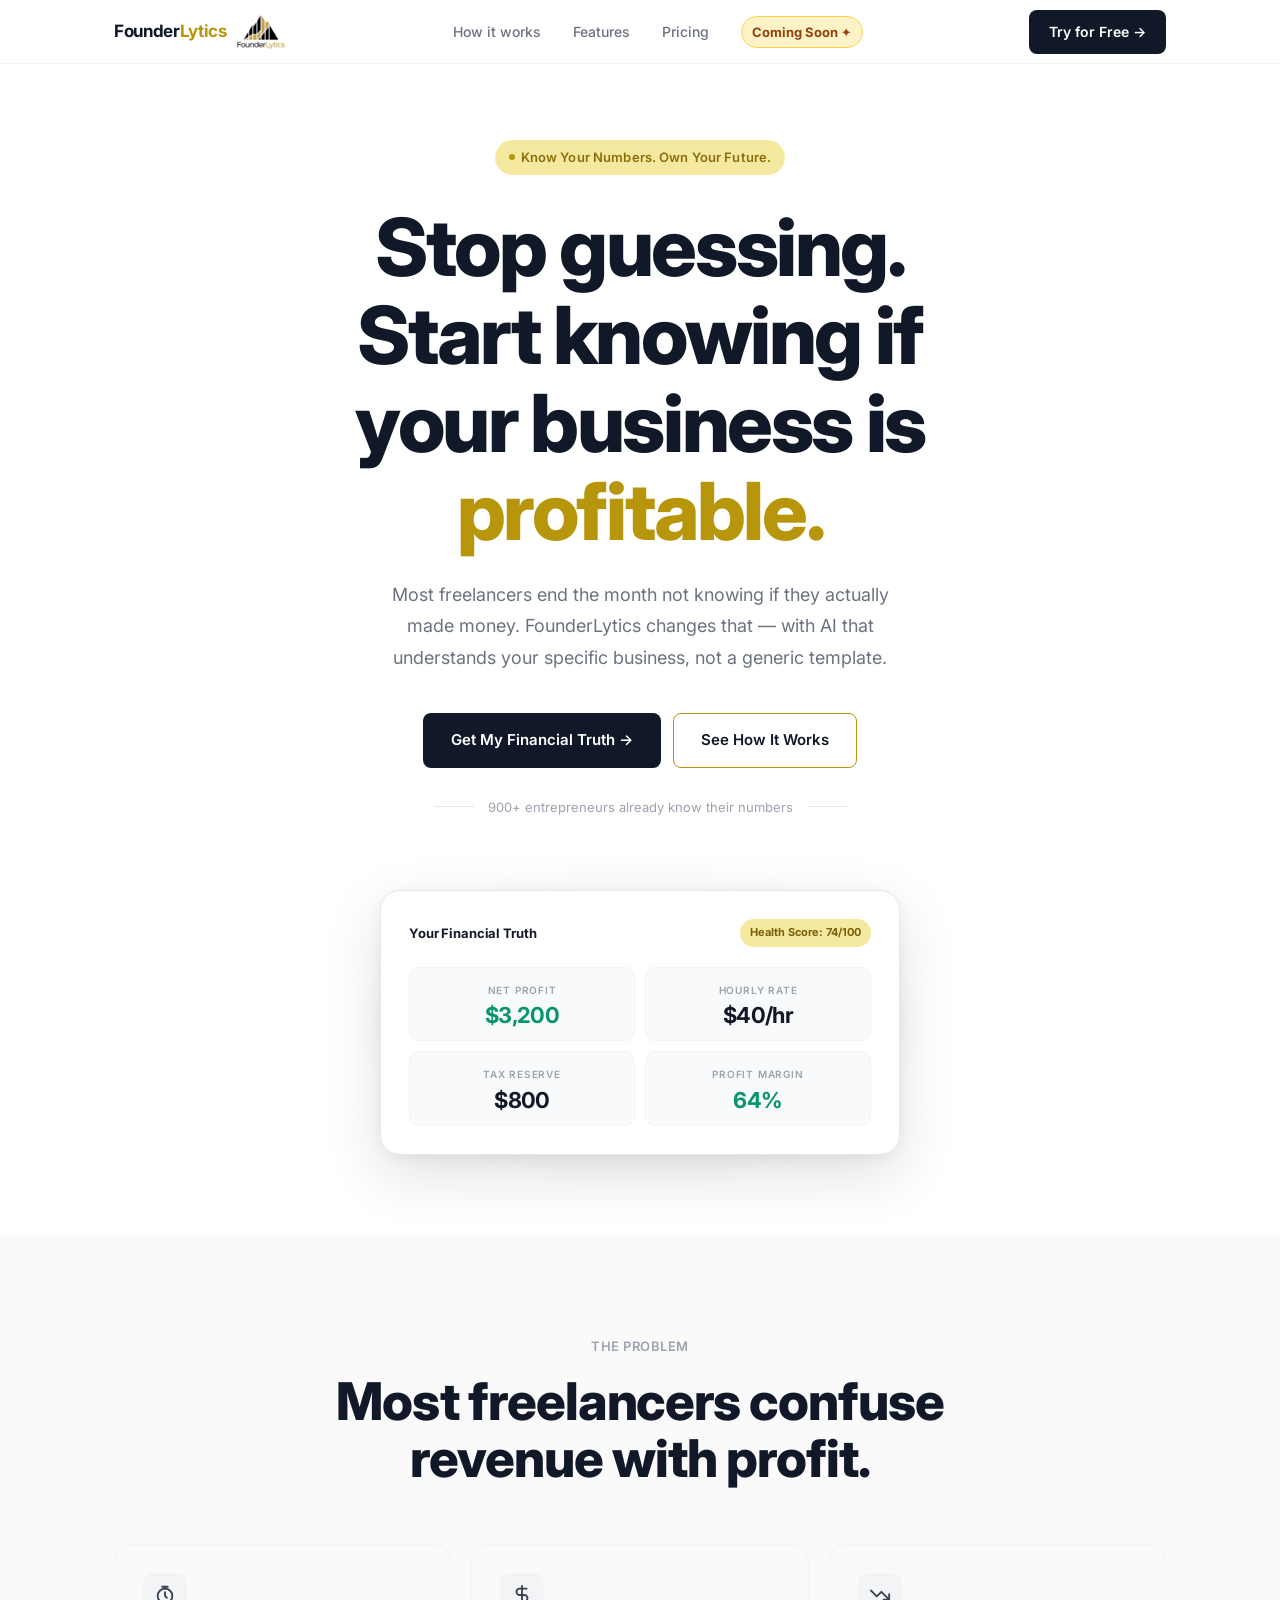
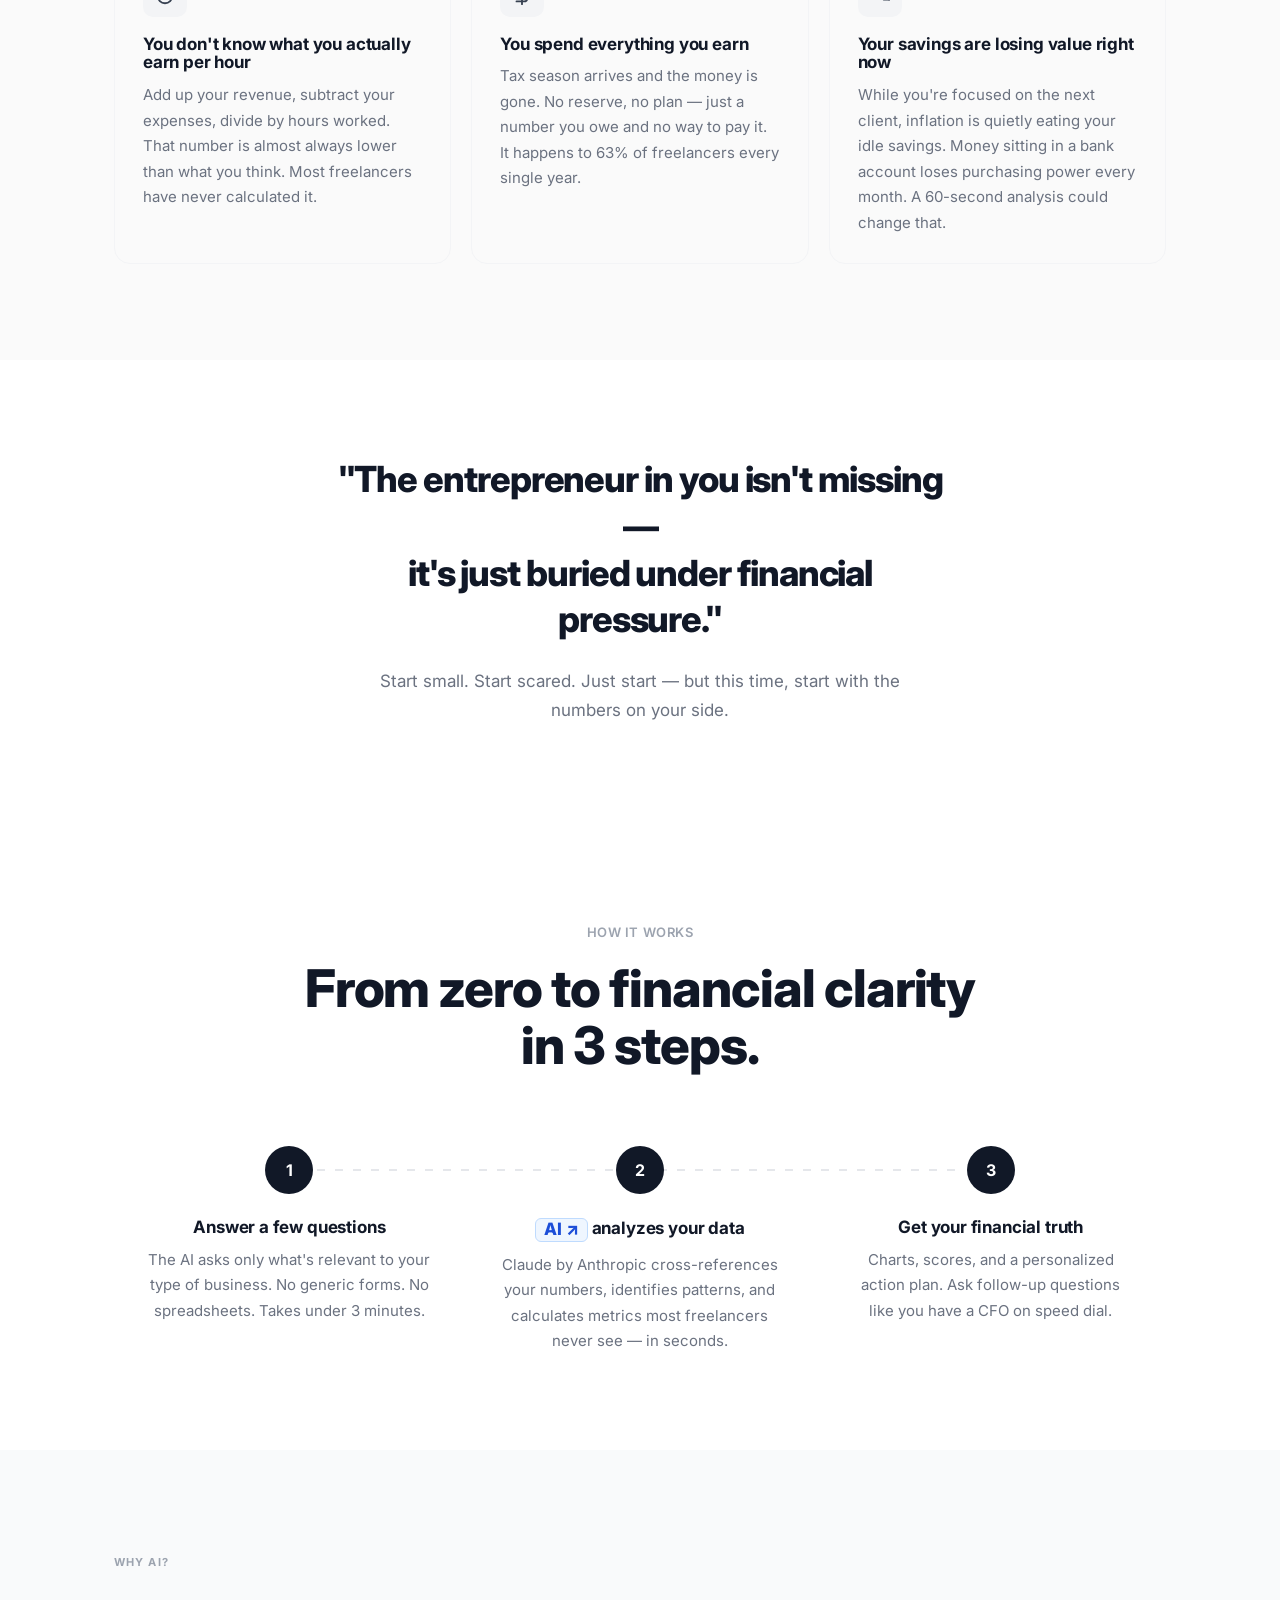
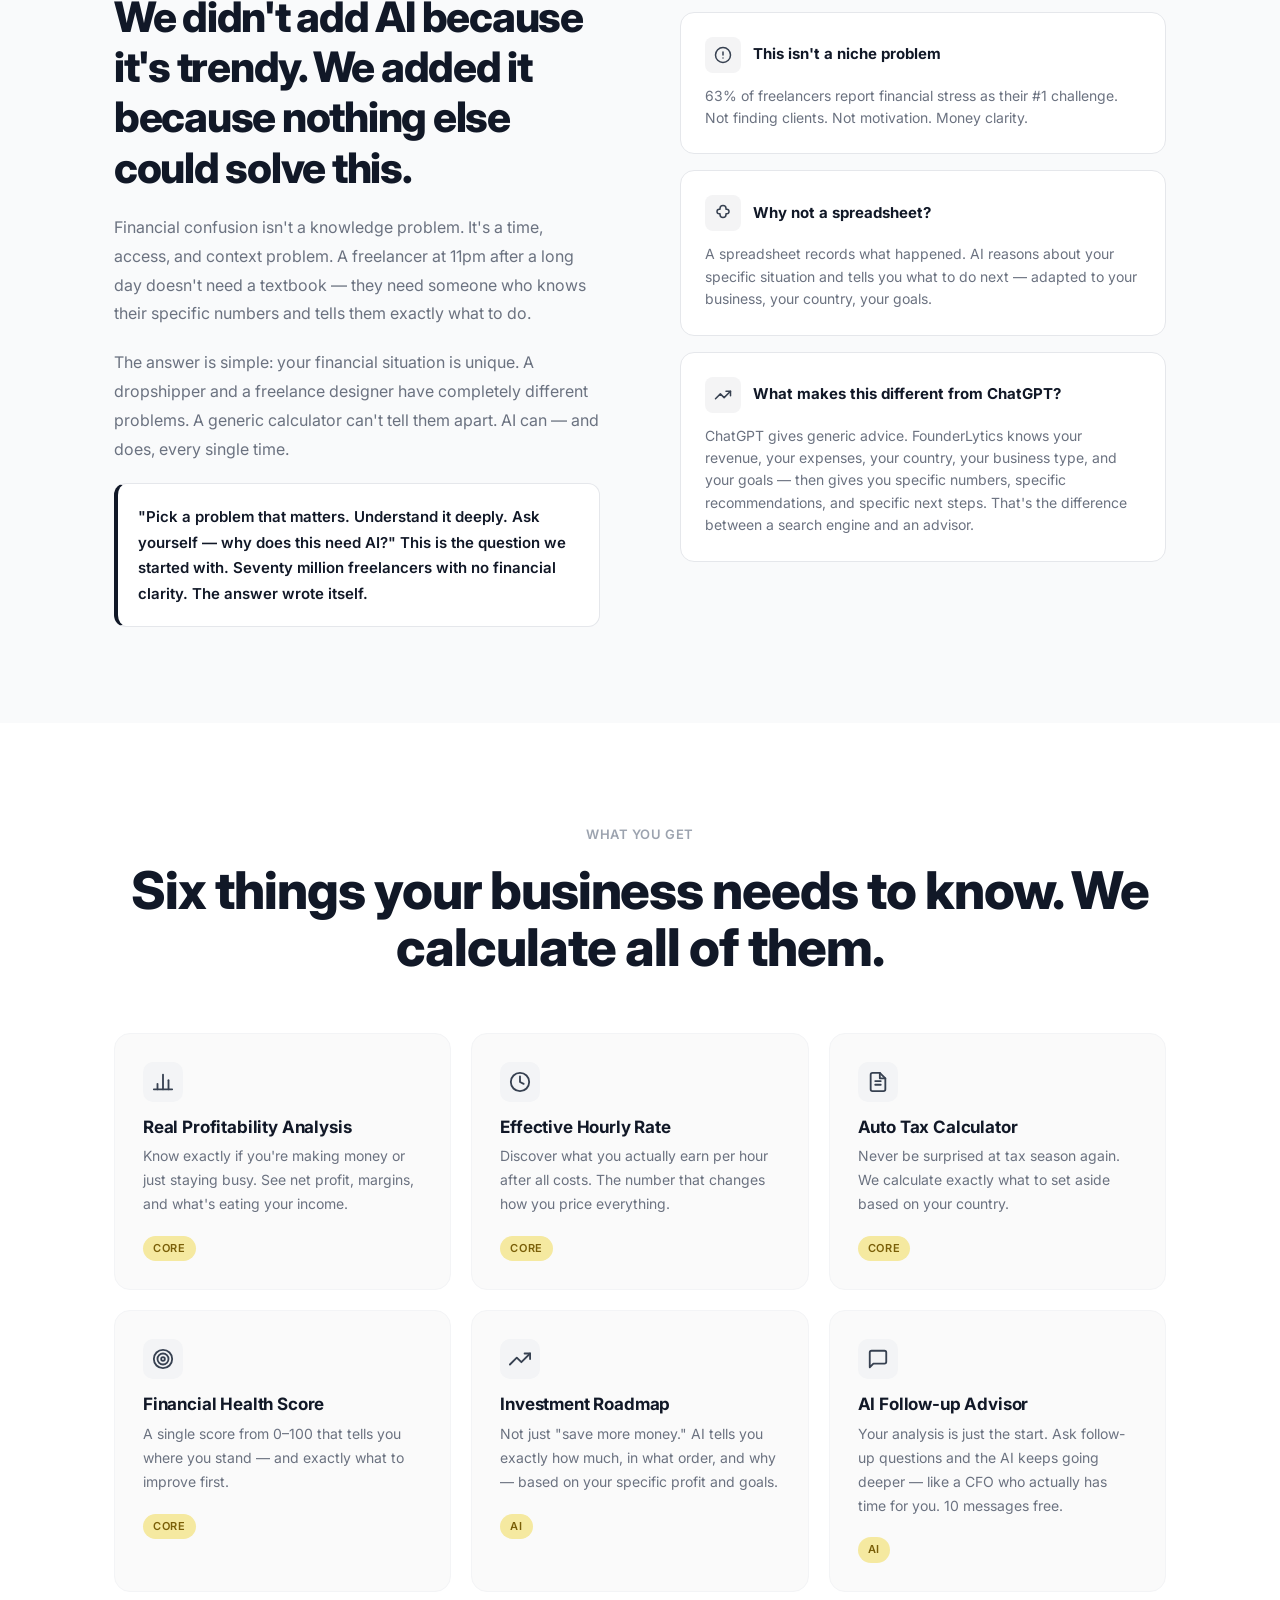
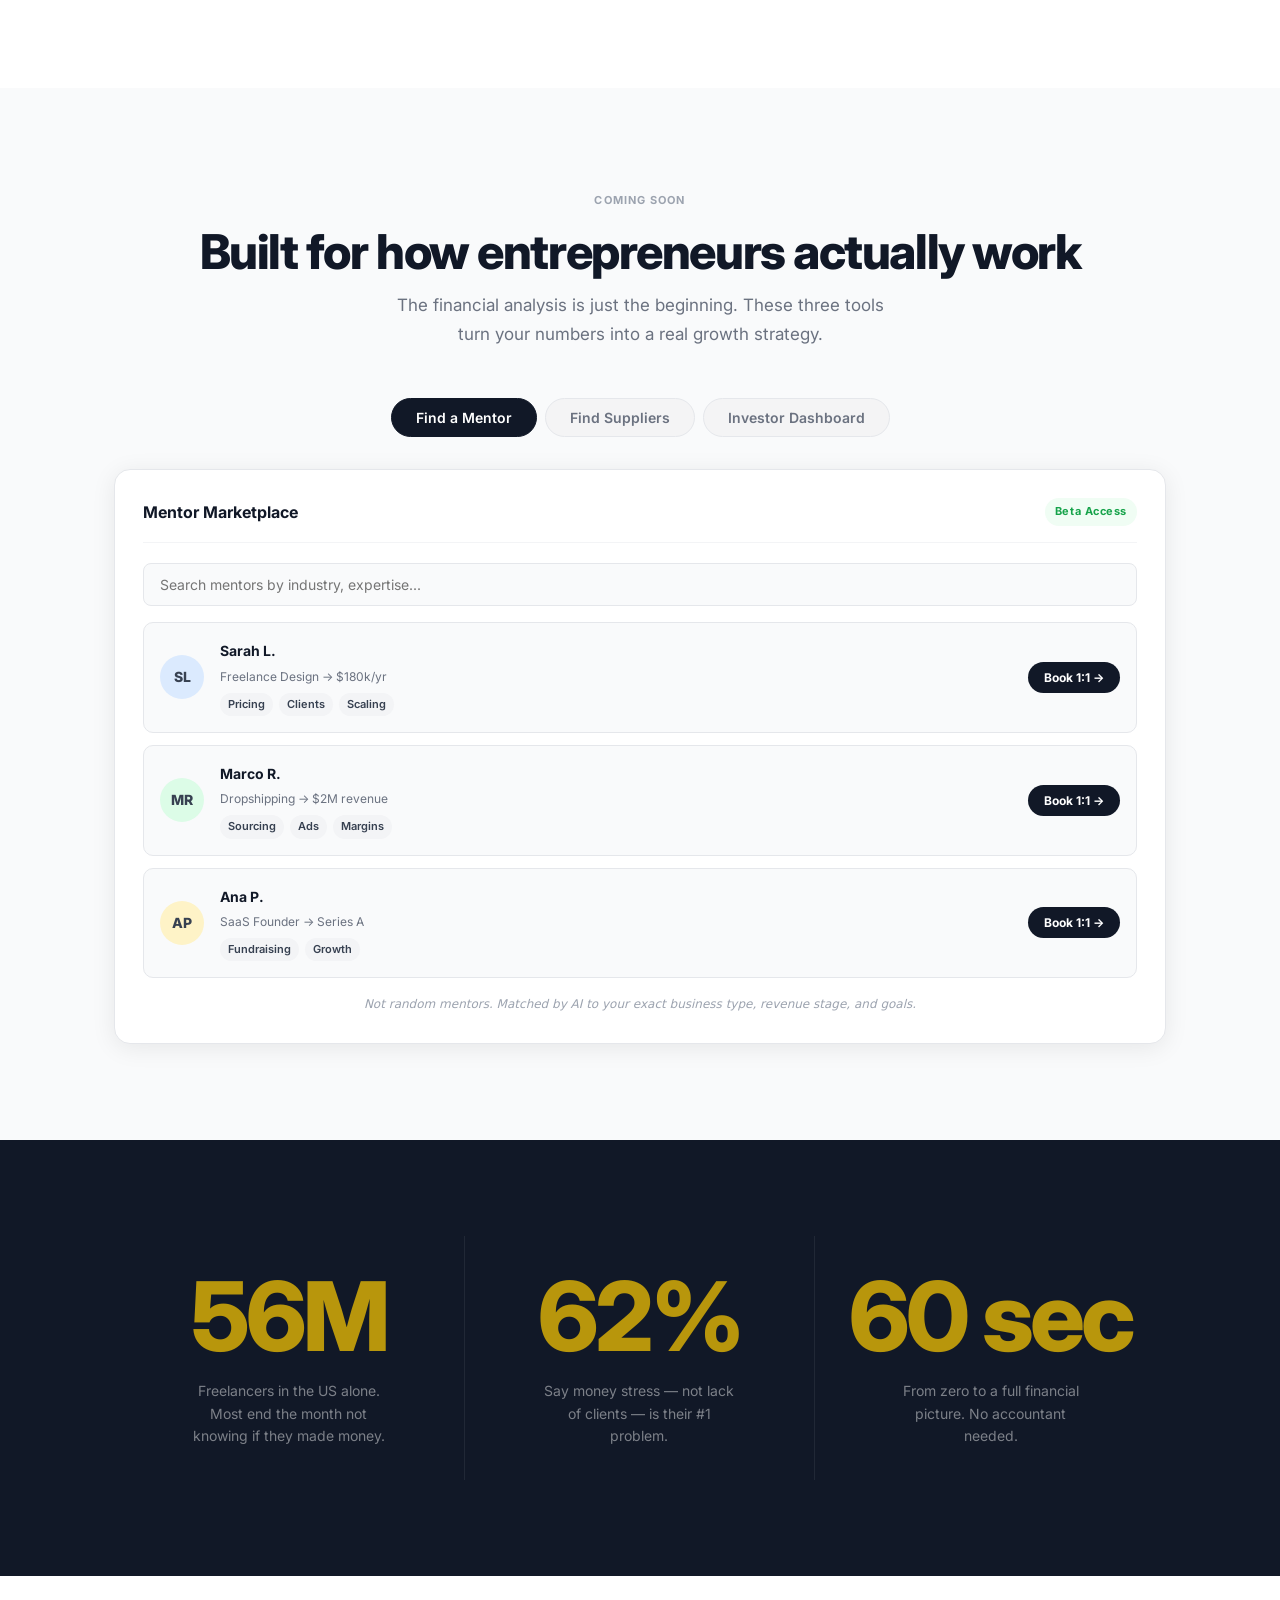
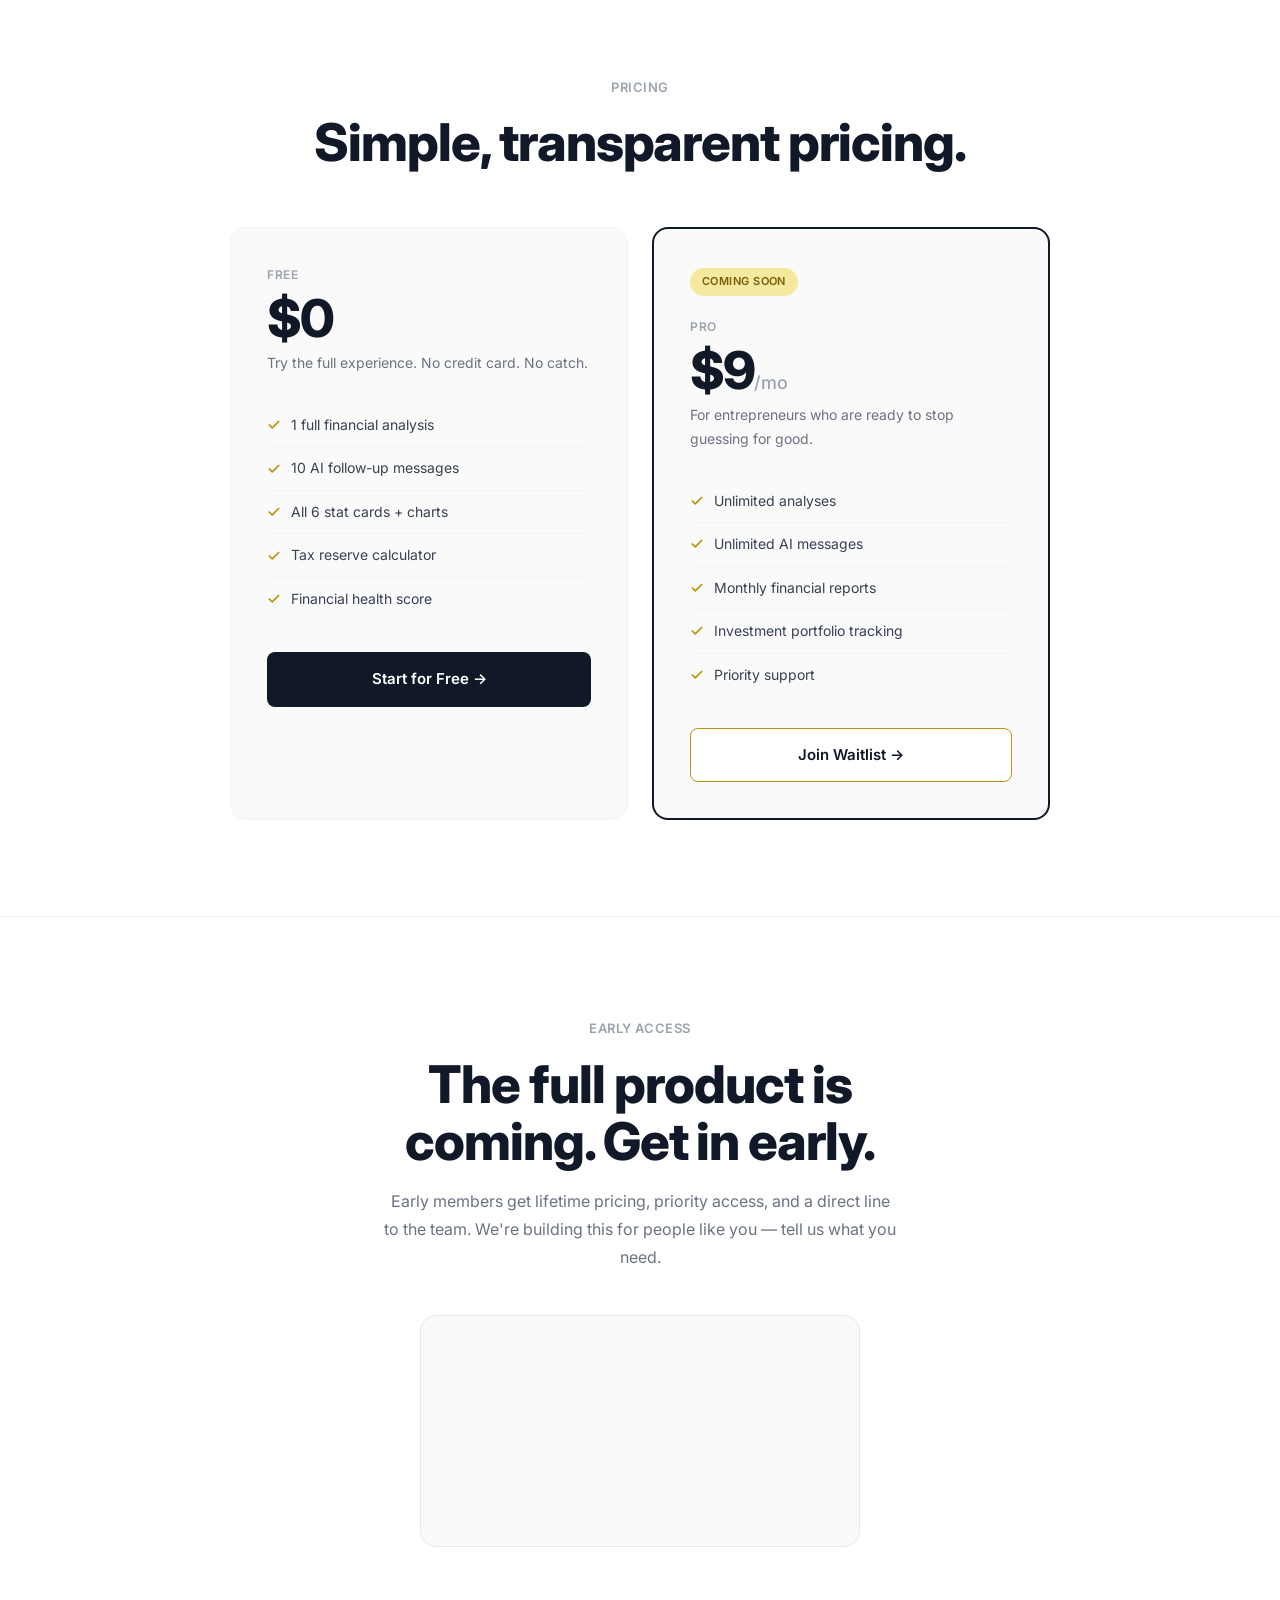
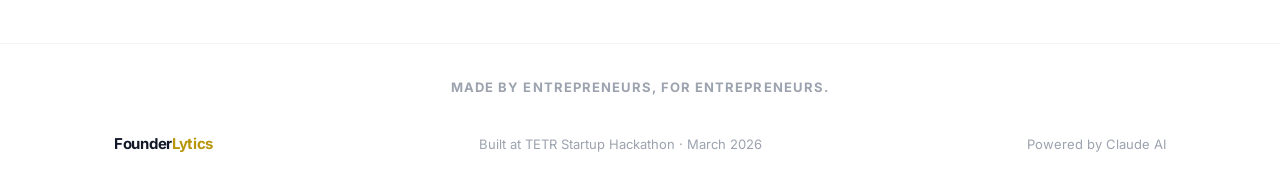
==== commit 252d1c43: "5pm, done" ====
--- a/index.html
+++ b/index.html
@@ -1238,7 +1238,7 @@
     <div class="wrap">
       <div class="features-head" data-animate>
         <span class="label">What You Get</span>
-        <h2>Everything a freelancer's<br>finances actually need.</h2>
+        <h2>Six things your business needs to know. We calculate all of them.</h2>
       </div>
       <div class="features-grid" data-stagger>
         <div class="card feat-card" data-animate>
@@ -1268,13 +1268,13 @@
         <div class="card feat-card" data-animate>
           <div class="card-icon"><svg width="22" height="22" viewBox="0 0 24 24" fill="none" stroke="currentColor" stroke-width="2" stroke-linecap="round" stroke-linejoin="round"><polyline points="23 6 13.5 15.5 8.5 10.5 1 18"/><polyline points="17 6 23 6 23 12"/></svg></div>
           <h3>Investment Roadmap</h3>
-          <p>AI tells you exactly how much to invest and where — index funds, emergency fund, business growth, or debt payoff.</p>
+          <p>Not just "save more money." AI tells you exactly how much, in what order, and why — based on your specific profit and goals.</p>
           <span class="feat-tag">AI</span>
         </div>
         <div class="card feat-card" data-animate>
           <div class="card-icon"><svg width="22" height="22" viewBox="0 0 24 24" fill="none" stroke="currentColor" stroke-width="2" stroke-linecap="round" stroke-linejoin="round"><path d="M21 15a2 2 0 0 1-2 2H7l-4 4V5a2 2 0 0 1 2-2h14a2 2 0 0 1 2 2z"/></svg></div>
           <h3>AI Follow-up Advisor</h3>
-          <p>Ask follow-up questions and get personalized CFO-level advice. Up to 10 messages per session, free.</p>
+          <p>Your analysis is just the start. Ask follow-up questions and the AI keeps going deeper — like a CFO who actually has time for you. 10 messages free.</p>
           <span class="feat-tag">AI</span>
         </div>
       </div>
@@ -1288,8 +1288,8 @@
 
       <div style="text-align:center; margin-bottom:48px;" data-animate>
         <span style="font-size:11px; font-weight:700; letter-spacing:0.1em; text-transform:uppercase; color:#9ca3af;">COMING SOON</span>
-        <h2 style="font-size:clamp(32px,5vw,48px); font-weight:800; color:#111827; letter-spacing:-0.03em; margin-top:12px;">The FounderLytics Suite</h2>
-        <p style="font-size:17px; color:#6b7280; margin-top:12px; max-width:520px; margin-left:auto; margin-right:auto;">Three powerful tools launching soon. Built for the way real entrepreneurs work.</p>
+        <h2 style="font-size:clamp(32px,5vw,48px); font-weight:800; color:#111827; letter-spacing:-0.03em; margin-top:12px;">Built for how entrepreneurs actually work</h2>
+        <p style="font-size:17px; color:#6b7280; margin-top:12px; max-width:520px; margin-left:auto; margin-right:auto;">The financial analysis is just the beginning. These three tools turn your numbers into a real growth strategy.</p>
       </div>
 
       <!-- Tool tabs -->
@@ -1338,7 +1338,7 @@
               <button class="btn-book">Book 1:1 →</button>
             </div>
           </div>
-          <div class="mockup-cta">Matched to your business type and goals by AI</div>
+          <div class="mockup-cta">Not random mentors. Matched by AI to your exact business type, revenue stage, and goals.</div>
         </div>
       </div>
 
@@ -1457,7 +1457,7 @@
               </div>
             </div>
           </div>
-          <div class="mockup-cta">Auto-generated from your FounderLytics data. Export as PDF.</div>
+          <div class="mockup-cta">Built automatically from your real FounderLytics data. One click to export. Ready to show investors.</div>
         </div>
       </div>
 
@@ -1471,15 +1471,15 @@
       <div class="stats-inner" data-stagger>
         <div class="stat-item" data-animate>
           <span class="stat-num" data-count-to="57" data-count-suffix="M" id="stat-0">57M</span>
-          <p class="stat-desc">Freelancers in the US alone, most with no financial plan</p>
+          <p class="stat-desc">Freelancers in the US alone. Most end the month not knowing if they made money.</p>
         </div>
         <div class="stat-item" data-animate>
           <span class="stat-num" data-count-to="63" data-count-suffix="%" id="stat-1">63%</span>
-          <p class="stat-desc">Report financial stress as their #1 challenge</p>
+          <p class="stat-desc">Say money stress — not lack of clients — is their #1 problem.</p>
         </div>
         <div class="stat-item" data-animate>
           <span class="stat-num" id="stat-2">60 sec</span>
-          <p class="stat-desc">Time it takes FounderLytics to analyze your finances</p>
+          <p class="stat-desc">From zero to a full financial picture. No accountant needed.</p>
         </div>
       </div>
     </div>
@@ -1497,7 +1497,7 @@
         <div class="price-card" data-animate>
           <p class="price-plan">Free</p>
           <p class="price-amount">$0</p>
-          <p class="price-tagline">Try it now, no credit card needed.</p>
+          <p class="price-tagline">Try the full experience. No credit card. No catch.</p>
           <ul class="price-list">
             <li><span class="check"><svg width="14" height="14" viewBox="0 0 24 24" fill="none" stroke="currentColor" stroke-width="3" stroke-linecap="round" stroke-linejoin="round"><polyline points="20 6 9 17 4 12"/></svg></span> 1 full financial analysis</li>
             <li><span class="check"><svg width="14" height="14" viewBox="0 0 24 24" fill="none" stroke="currentColor" stroke-width="3" stroke-linecap="round" stroke-linejoin="round"><polyline points="20 6 9 17 4 12"/></svg></span> 10 AI follow-up messages</li>
@@ -1511,7 +1511,7 @@
           <span class="price-badge">Coming Soon</span>
           <p class="price-plan">Pro</p>
           <p class="price-amount">$9<span class="per">/mo</span></p>
-          <p class="price-tagline">Full access for serious freelancers.</p>
+          <p class="price-tagline">For entrepreneurs who are ready to stop guessing for good.</p>
           <ul class="price-list">
             <li><span class="check"><svg width="14" height="14" viewBox="0 0 24 24" fill="none" stroke="currentColor" stroke-width="3" stroke-linecap="round" stroke-linejoin="round"><polyline points="20 6 9 17 4 12"/></svg></span> Unlimited analyses</li>
             <li><span class="check"><svg width="14" height="14" viewBox="0 0 24 24" fill="none" stroke="currentColor" stroke-width="3" stroke-linecap="round" stroke-linejoin="round"><polyline points="20 6 9 17 4 12"/></svg></span> Unlimited AI messages</li>
@@ -1531,8 +1531,8 @@
     <div class="waitlist-inner">
       <div data-animate>
         <span class="label">Early Access</span>
-        <h2>Be first when<br>Pro launches.</h2>
-        <p class="waitlist-sub">Join the waitlist and get early access, a lifetime discount, and priority support.</p>
+        <h2>The full product is coming. Get in early.</h2>
+        <p class="waitlist-sub">Early members get lifetime pricing, priority access, and a direct line to the team. We're building this for people like you — tell us what you need.</p>
       </div>
       <div class="tally-wrapper" data-animate>
         <iframe data-tally-src="https://tally.so/embed/Pd0qr5?alignLeft=1&hideTitle=1&transparentBackground=1&dynamicHeight=1" loading="lazy" width="100%" height="177" frameborder="0" marginheight="0" marginwidth="0" title="Join the FounderLytics waitlist"></iframe>
@@ -1546,8 +1546,8 @@
   <div id="onboarding-modal" style="display:none; position:fixed; inset:0; background:rgba(0,0,0,0.5); z-index:1000; align-items:center; justify-content:center; padding:24px;">
     <div style="background:white; border-radius:20px; padding:40px; max-width:520px; width:100%; position:relative; box-shadow:0 20px 60px rgba(0,0,0,0.2);">
       <button onclick="closeOnboardingModal()" style="position:absolute; top:16px; right:16px; background:none; border:none; font-size:20px; cursor:pointer; color:#6b7280;">×</button>
-      <h3 style="font-size:22px; font-weight:800; color:#111827; margin-bottom:8px; letter-spacing:-0.02em;">Before we start</h3>
-      <p style="font-size:14px; color:#6b7280; margin-bottom:24px;">Tell us a bit about yourself so we can personalize your experience.</p>
+      <h3 style="font-size:22px; font-weight:800; color:#111827; margin-bottom:8px; letter-spacing:-0.02em;">Let's make this personal</h3>
+      <p style="font-size:14px; color:#6b7280; margin-bottom:24px;">FounderLytics adapts to your business. Give us 30 seconds and we'll make sure everything you see is built around you.</p>
       <iframe data-tally-src="https://tally.so/embed/Pd0qr5?alignLeft=1&hideTitle=1&transparentBackground=1&dynamicHeight=1" loading="lazy" width="100%" height="447" frameborder="0" marginheight="0" marginwidth="0" title="Join the FounderLytics waitlist"></iframe>
       <script>var d=document,w="https://tally.so/widgets/embed.js",v=function(){"undefined"!=typeof Tally?Tally.loadEmbeds():d.querySelectorAll("iframe[data-tally-src]:not([src])").forEach((function(e){e.src=e.dataset.tallySrc}))};if("undefined"!=typeof Tally)v();else if(d.querySelector('script[src="'+w+'"]')==null){var s=d.createElement("script");s.src=w,s.onload=v,s.onerror=v,d.body.appendChild(s);}</script>
       <div style="margin-top:20px; text-align:center;">
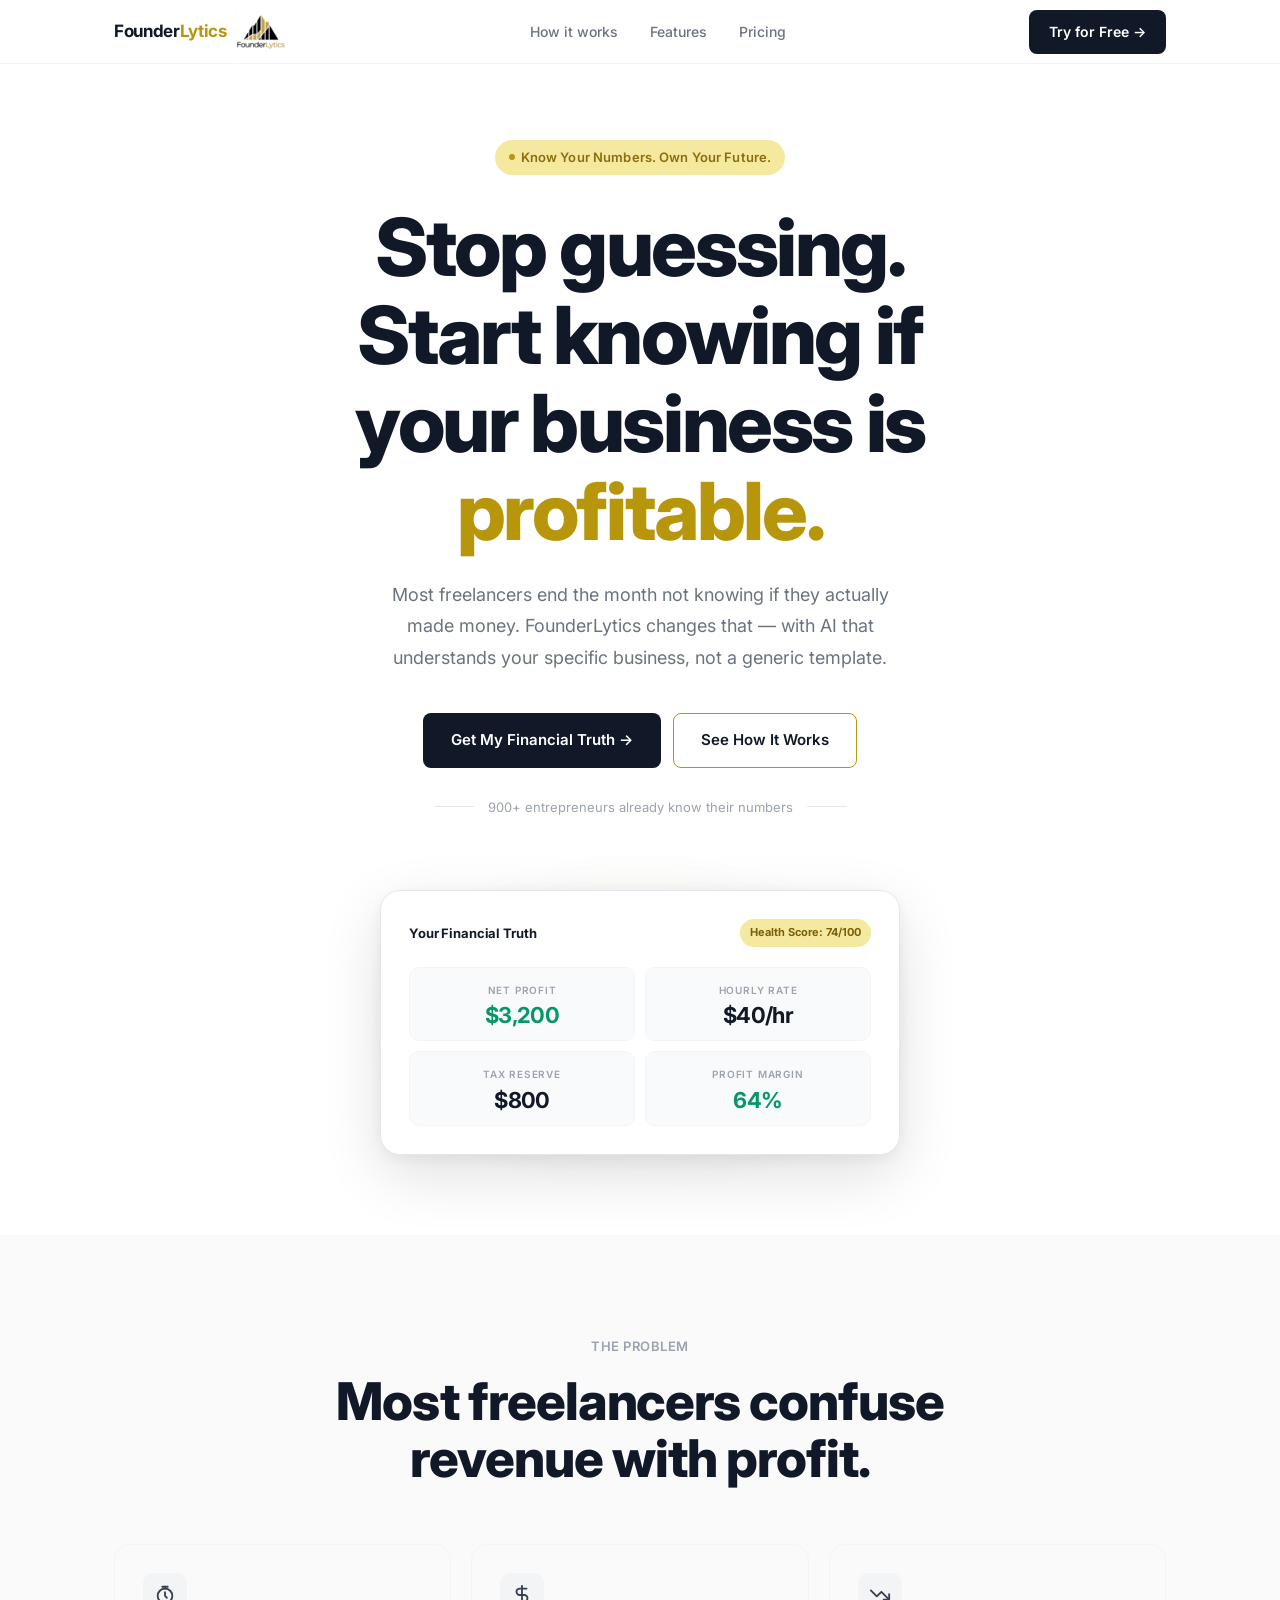
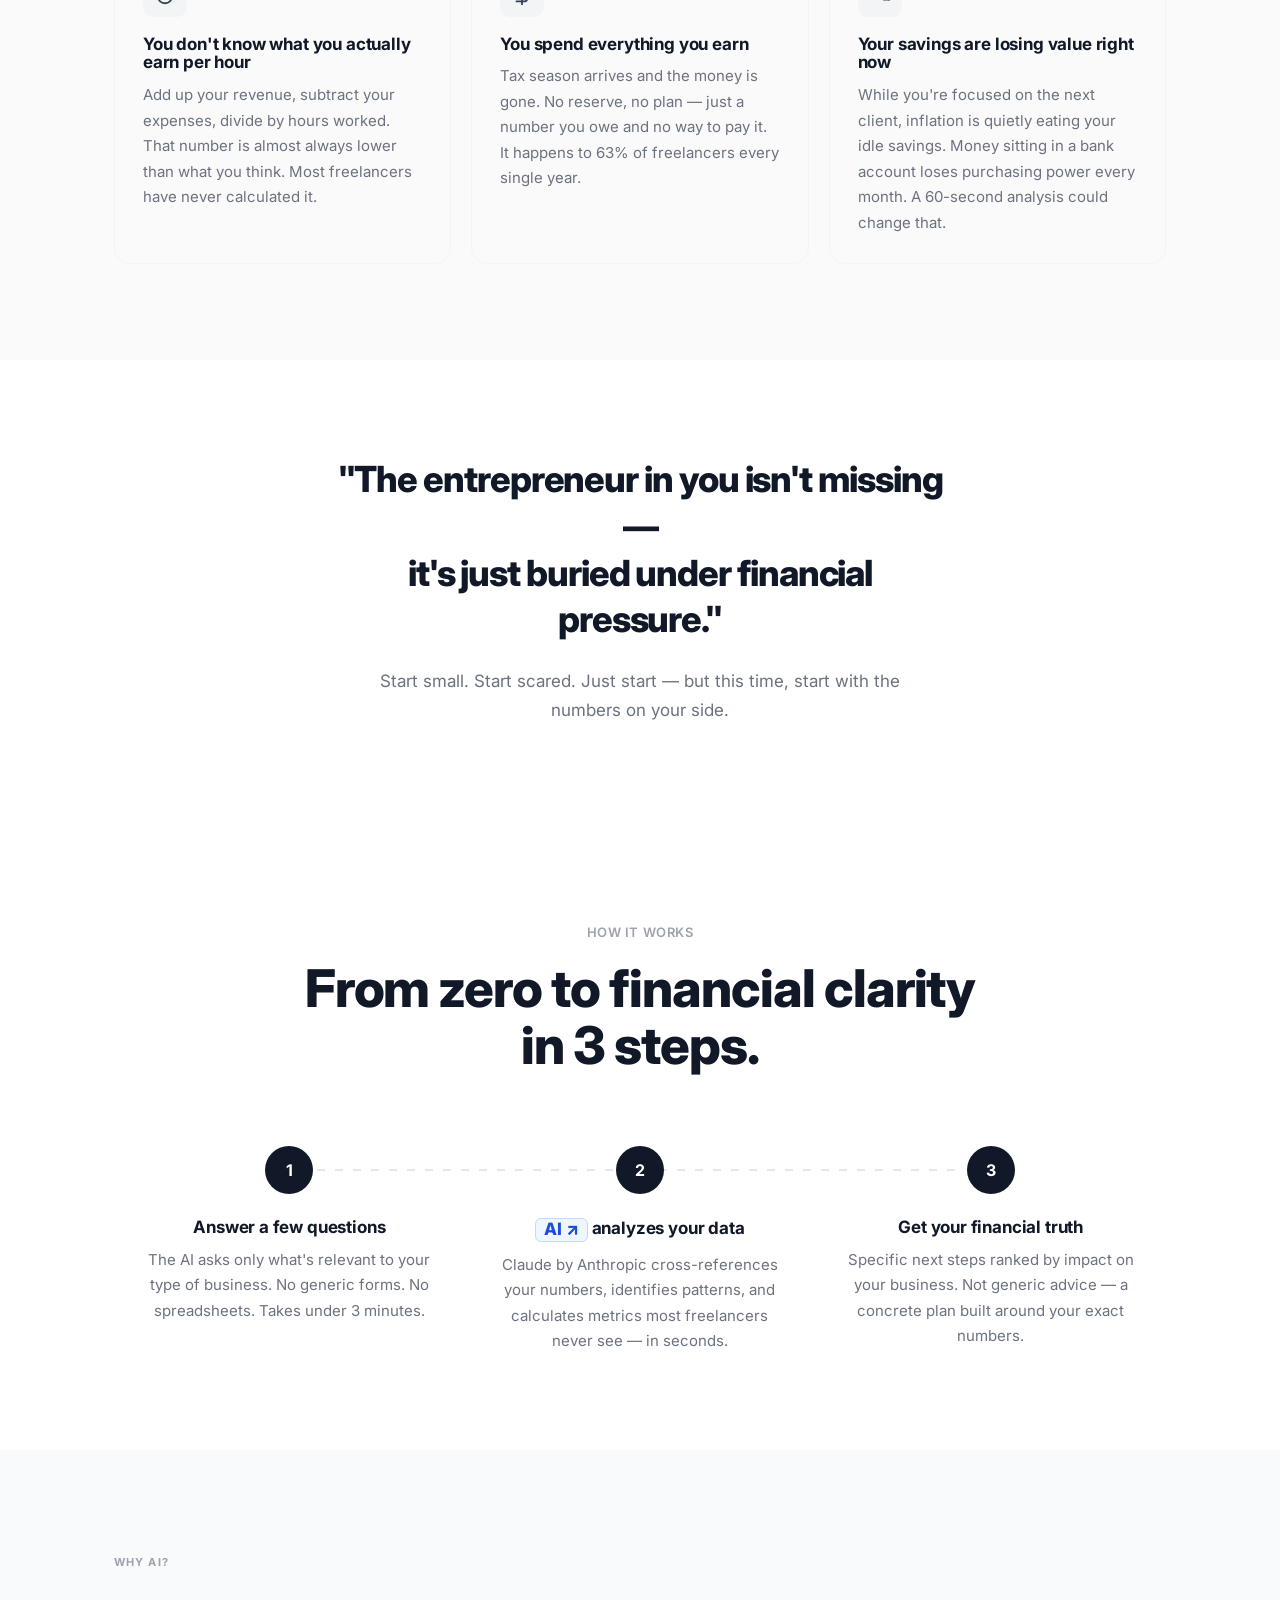
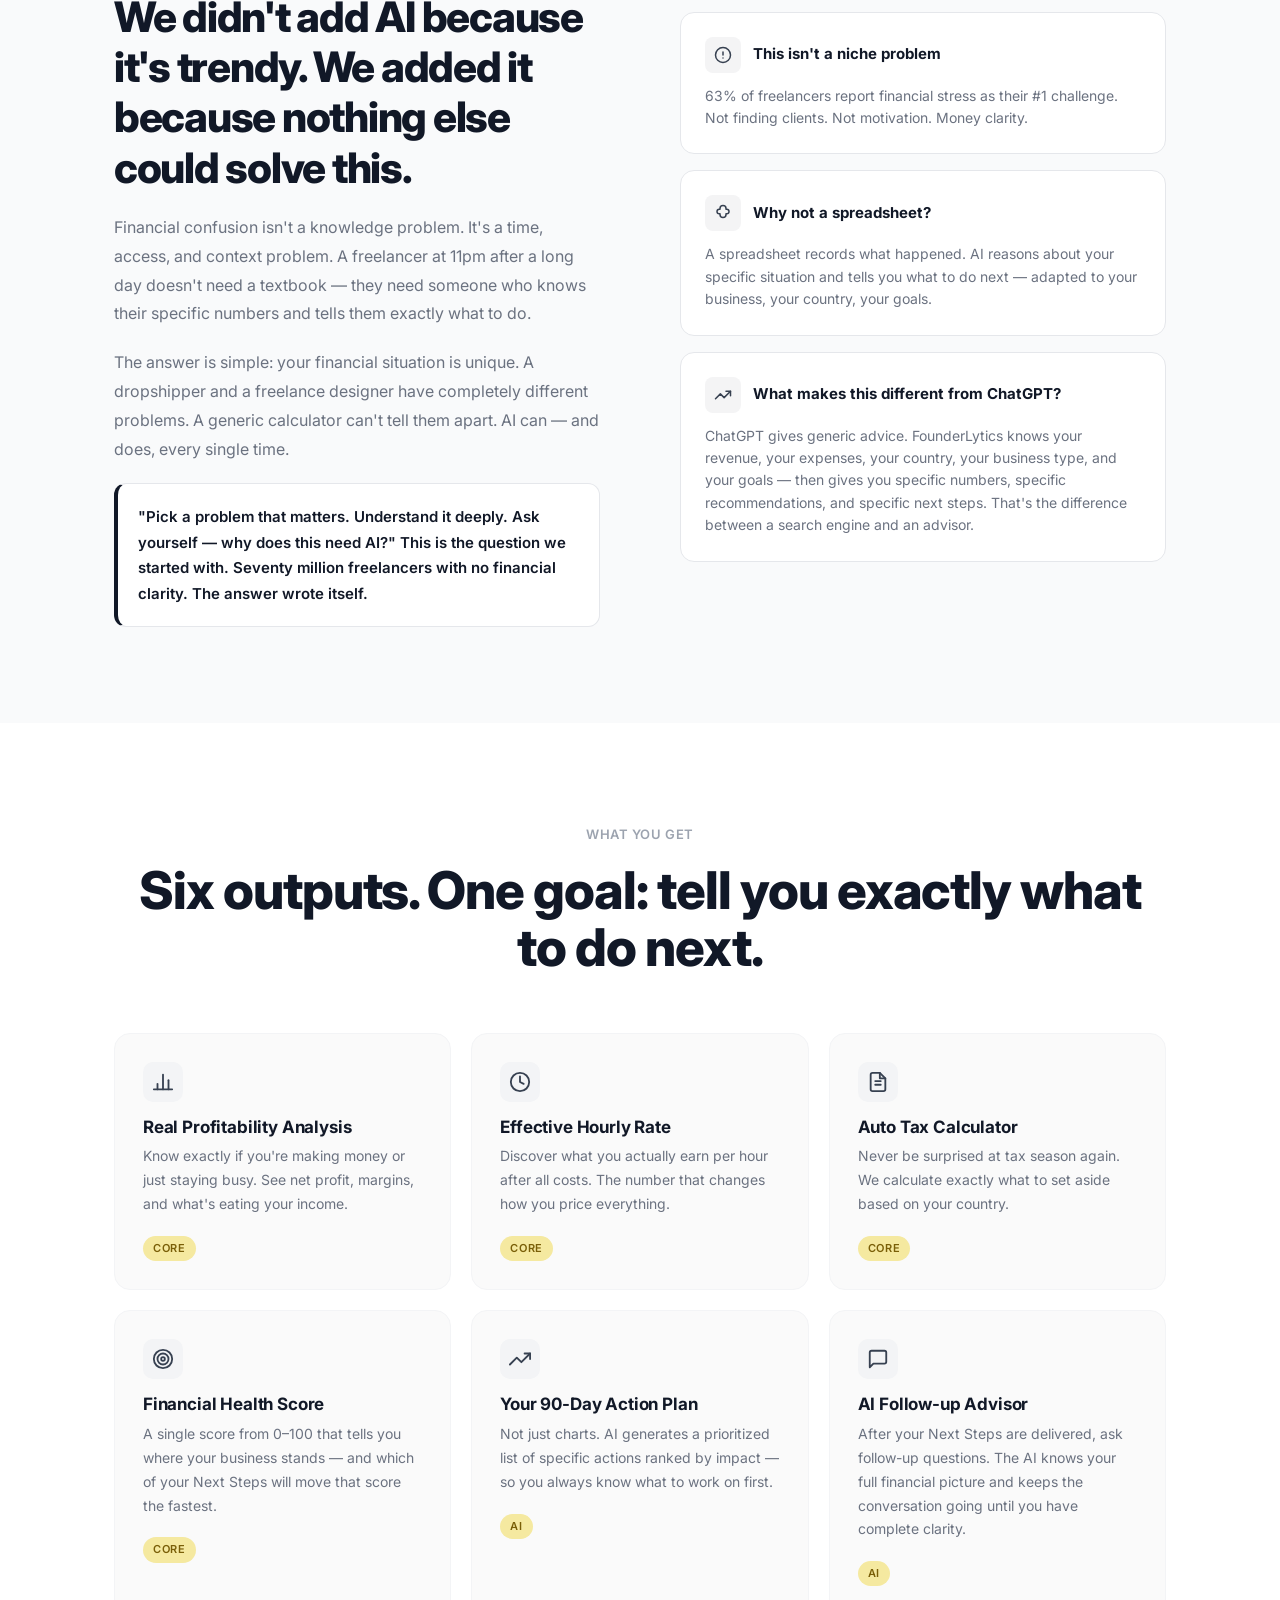
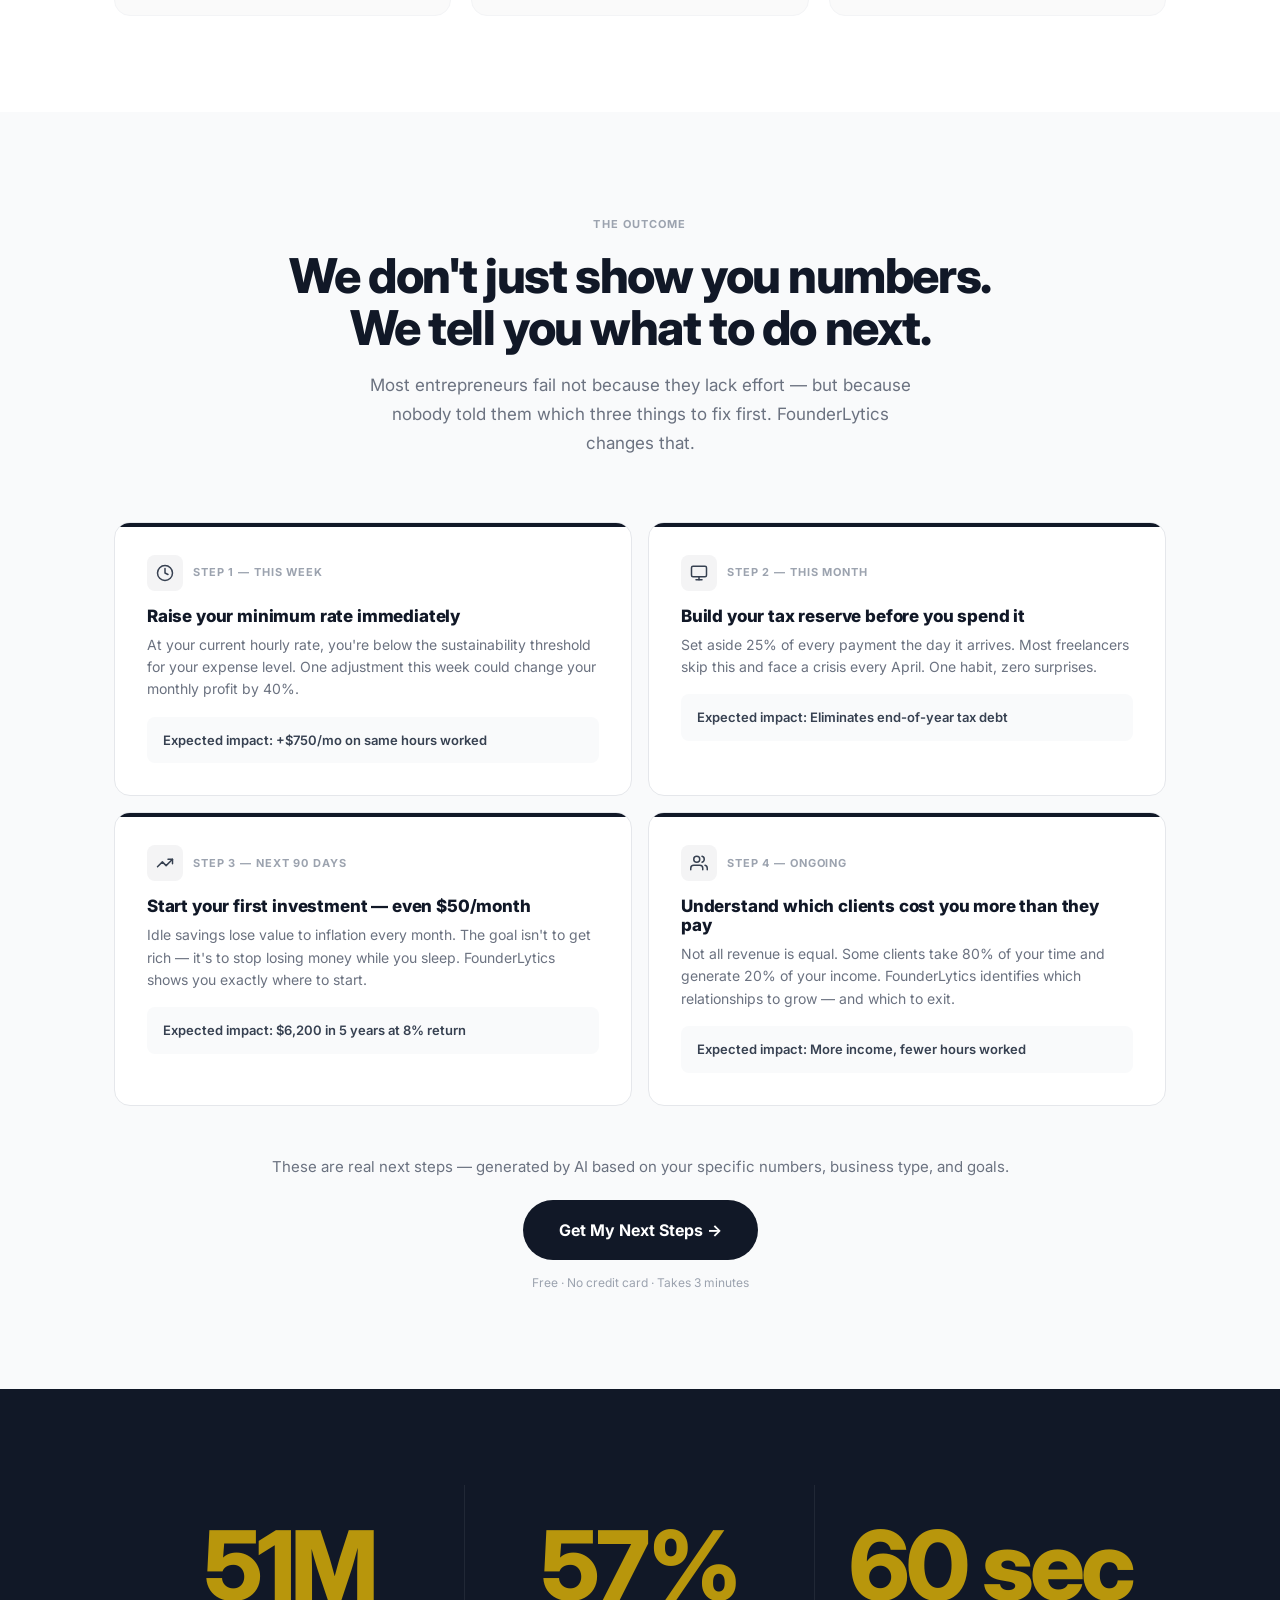
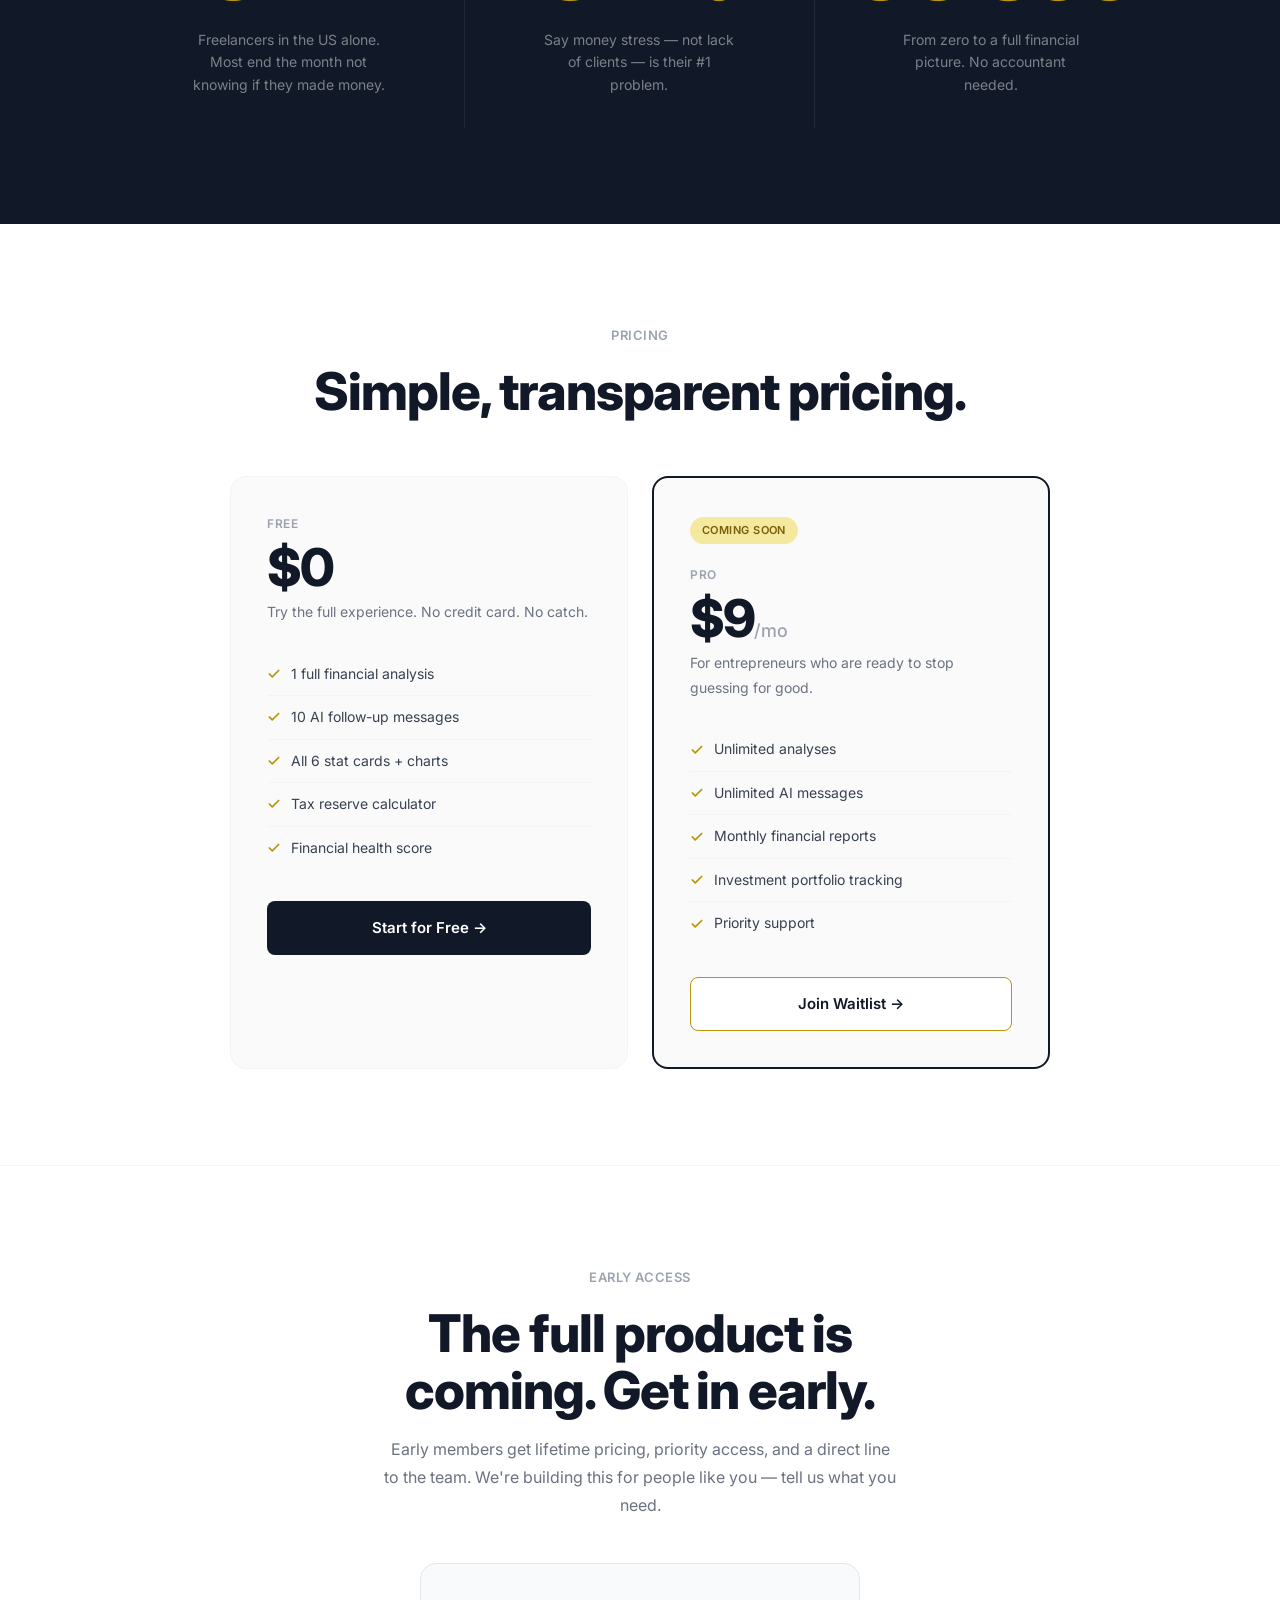
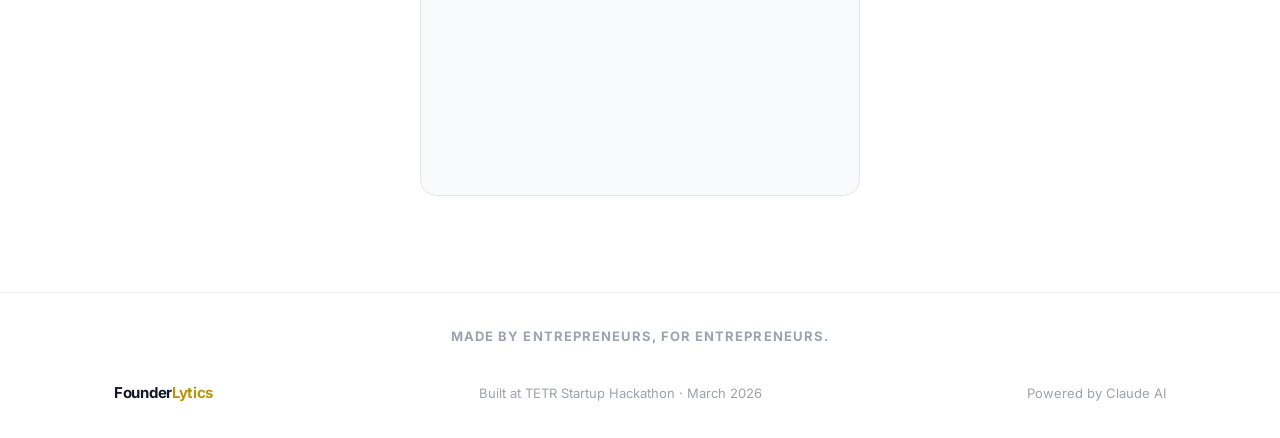
==== commit b60ba82f: "12am, rerework" ====
--- a/index.html
+++ b/index.html
@@ -798,145 +798,7 @@
     }
 
 
-    /* ━━━━━━━━━━━━━━━━━━━━━━━━━━━━━━━━━━━━━━━━━━━━━━━━━━━━━━━━━━━━━━ */
-    /* TOOLS PREVIEW                                                     */
-    /* ━━━━━━━━━━━━━━━━━━━━━━━━━━━━━━━━━━━━━━━━━━━━━━━━━━━━━━━━━━━━━━ */
-    .tool-tab {
-      background: #f4f4f5;
-      border: 1px solid #e5e7eb;
-      color: #6b7280;
-      font-size: 14px;
-      font-weight: 600;
-      padding: 10px 24px;
-      border-radius: 999px;
-      cursor: pointer;
-      font-family: 'Inter', sans-serif;
-      transition: all 0.2s ease;
-    }
-    .tool-tab.active, .tool-tab:hover {
-      background: #111827;
-      color: white;
-      border-color: #111827;
-    }
-    .tool-panel { display: block; }
-    .tool-panel.hidden { display: none; }
-    .tool-mockup {
-      background: white;
-      border: 1px solid #e5e7eb;
-      border-radius: 16px;
-      padding: 28px;
-      box-shadow: 0 4px 24px rgba(0,0,0,0.08);
-    }
-    .mockup-header {
-      display: flex;
-      align-items: center;
-      justify-content: space-between;
-      margin-bottom: 20px;
-      padding-bottom: 16px;
-      border-bottom: 1px solid #f3f4f6;
-    }
-    .mockup-title { font-size: 16px; font-weight: 700; color: #111827; }
-    .mockup-badge {
-      background: #f0fdf4;
-      color: #16a34a;
-      font-size: 11px;
-      font-weight: 700;
-      padding: 4px 10px;
-      border-radius: 999px;
-      letter-spacing: 0.05em;
-    }
-    .mockup-cta {
-      text-align: center;
-      font-size: 12px;
-      color: #9ca3af;
-      margin-top: 16px;
-      font-style: italic;
-    }
-    .mentor-cards { display: flex; flex-direction: column; gap: 12px; margin-top: 16px; }
-    .mentor-card {
-      display: flex;
-      align-items: center;
-      gap: 16px;
-      padding: 16px;
-      background: #f9fafb;
-      border: 1px solid #e5e7eb;
-      border-radius: 10px;
-    }
-    .mentor-avatar {
-      width: 44px; height: 44px;
-      border-radius: 50%;
-      display: flex;
-      align-items: center;
-      justify-content: center;
-      font-weight: 800;
-      font-size: 14px;
-      color: #374151;
-      flex-shrink: 0;
-    }
-    .mentor-name { font-size: 14px; font-weight: 700; color: #111827; }
-    .mentor-role { font-size: 12px; color: #6b7280; margin: 2px 0 6px; }
-    .mentor-tags { display: flex; gap: 6px; flex-wrap: wrap; }
-    .tag {
-      background: #f3f4f6;
-      color: #374151;
-      font-size: 11px;
-      font-weight: 600;
-      padding: 2px 8px;
-      border-radius: 999px;
-    }
-    .btn-book {
-      margin-left: auto;
-      background: #111827;
-      color: white;
-      border: none;
-      padding: 8px 16px;
-      border-radius: 999px;
-      font-size: 12px;
-      font-weight: 700;
-      cursor: pointer;
-      white-space: nowrap;
-      font-family: 'Inter', sans-serif;
-      flex-shrink: 0;
-    }
-    .mockup-search { margin-bottom: 16px; }
-    .filter-chip {
-      background: #f4f4f5;
-      border: 1px solid #e5e7eb;
-      color: #6b7280;
-      font-size: 12px;
-      font-weight: 600;
-      padding: 6px 14px;
-      border-radius: 999px;
-      cursor: pointer;
-      text-align: center;
-    }
-    .filter-chip.active { background: #111827; color: white; border-color: #111827; }
-    .supplier-list { display: flex; flex-direction: column; gap: 10px; }
-    .supplier-row {
-      display: flex;
-      justify-content: space-between;
-      align-items: center;
-      padding: 14px 16px;
-      background: #f9fafb;
-      border: 1px solid #e5e7eb;
-      border-radius: 10px;
-    }
-    .supplier-name { font-size: 14px; font-weight: 700; color: #111827; }
-    .supplier-meta { font-size: 12px; color: #6b7280; margin-top: 2px; }
-    .supplier-margin { font-size: 14px; font-weight: 700; }
-    .supplier-rating { font-size: 12px; color: #6b7280; margin-top: 2px; }
-    .investor-stat {
-      background: #f9fafb;
-      border: 1px solid #e5e7eb;
-      border-radius: 10px;
-      padding: 14px;
-      text-align: center;
-    }
-    .investor-stat-label { font-size: 10px; font-weight: 700; text-transform: uppercase; letter-spacing: 0.08em; color: #9ca3af; margin-bottom: 6px; }
-    .investor-stat-value { font-size: 22px; font-weight: 800; color: #111827; letter-spacing: -0.02em; }
-    .investor-stat-delta { font-size: 11px; font-weight: 700; margin-top: 4px; }
-    .investor-stat-delta.positive { color: #16a34a; }
-    .investor-stat-delta.neutral { color: #6b7280; }
+
 
     /* ━━━━━━━━━━━━━━━━━━━━━━━━━━━━━━━━━━━━━━━━━━━━━━━━━━━━━━━━━━━━━━ */
     /* FOOTER                                                            */
@@ -1047,7 +909,6 @@
         <li><a href="#how-it-works">How it works</a></li>
         <li><a href="#features">Features</a></li>
         <li><a href="#pricing">Pricing</a></li>
-        <li><a href="#tools-preview" class="nav-coming-soon">Coming Soon ✦</a></li>
       </ul>
       <a href="#" onclick="openOnboardingModal(); return false;" class="nav-cta">Try for Free →</a>
     </div>
@@ -1167,7 +1028,7 @@
         <div class="step" data-animate>
           <div class="step-num">3</div>
           <h3>Get your financial truth</h3>
-          <p>Charts, scores, and a personalized action plan. Ask follow-up questions like you have a CFO on speed dial.</p>
+          <p>Specific next steps ranked by impact on your business. Not generic advice — a concrete plan built around your exact numbers.</p>
         </div>
       </div>
     </div>
@@ -1238,7 +1099,7 @@
     <div class="wrap">
       <div class="features-head" data-animate>
         <span class="label">What You Get</span>
-        <h2>Six things your business needs to know. We calculate all of them.</h2>
+        <h2>Six outputs. One goal: tell you exactly what to do next.</h2>
       </div>
       <div class="features-grid" data-stagger>
         <div class="card feat-card" data-animate>
@@ -1262,19 +1123,19 @@
         <div class="card feat-card" data-animate>
           <div class="card-icon"><svg width="22" height="22" viewBox="0 0 24 24" fill="none" stroke="currentColor" stroke-width="2" stroke-linecap="round" stroke-linejoin="round"><circle cx="12" cy="12" r="10"/><circle cx="12" cy="12" r="6"/><circle cx="12" cy="12" r="2"/></svg></div>
           <h3>Financial Health Score</h3>
-          <p>A single score from 0–100 that tells you where you stand — and exactly what to improve first.</p>
+          <p>A single score from 0–100 that tells you where your business stands — and which of your Next Steps will move that score the fastest.</p>
           <span class="feat-tag">Core</span>
         </div>
         <div class="card feat-card" data-animate>
           <div class="card-icon"><svg width="22" height="22" viewBox="0 0 24 24" fill="none" stroke="currentColor" stroke-width="2" stroke-linecap="round" stroke-linejoin="round"><polyline points="23 6 13.5 15.5 8.5 10.5 1 18"/><polyline points="17 6 23 6 23 12"/></svg></div>
-          <h3>Investment Roadmap</h3>
-          <p>Not just "save more money." AI tells you exactly how much, in what order, and why — based on your specific profit and goals.</p>
+          <h3>Your 90-Day Action Plan</h3>
+          <p>Not just charts. AI generates a prioritized list of specific actions ranked by impact — so you always know what to work on first.</p>
           <span class="feat-tag">AI</span>
         </div>
         <div class="card feat-card" data-animate>
           <div class="card-icon"><svg width="22" height="22" viewBox="0 0 24 24" fill="none" stroke="currentColor" stroke-width="2" stroke-linecap="round" stroke-linejoin="round"><path d="M21 15a2 2 0 0 1-2 2H7l-4 4V5a2 2 0 0 1 2-2h14a2 2 0 0 1 2 2z"/></svg></div>
           <h3>AI Follow-up Advisor</h3>
-          <p>Your analysis is just the start. Ask follow-up questions and the AI keeps going deeper — like a CFO who actually has time for you. 10 messages free.</p>
+          <p>After your Next Steps are delivered, ask follow-up questions. The AI knows your full financial picture and keeps the conversation going until you have complete clarity.</p>
           <span class="feat-tag">AI</span>
         </div>
       </div>
@@ -1282,187 +1143,79 @@
   </section>
 
 
-  <!-- ── TOOLS PREVIEW ───────────────────────────────────────────── -->
-  <section id="tools-preview" style="padding: 96px 0; background: #f9fafb;">
-    <div style="max-width:1100px; margin:0 auto; padding:0 24px;">
-
-      <div style="text-align:center; margin-bottom:48px;" data-animate>
-        <span style="font-size:11px; font-weight:700; letter-spacing:0.1em; text-transform:uppercase; color:#9ca3af;">COMING SOON</span>
-        <h2 style="font-size:clamp(32px,5vw,48px); font-weight:800; color:#111827; letter-spacing:-0.03em; margin-top:12px;">Built for how entrepreneurs actually work</h2>
-        <p style="font-size:17px; color:#6b7280; margin-top:12px; max-width:520px; margin-left:auto; margin-right:auto;">The financial analysis is just the beginning. These three tools turn your numbers into a real growth strategy.</p>
-      </div>
-
-      <!-- Tool tabs -->
-      <div style="display:flex; gap:8px; justify-content:center; margin-bottom:32px; flex-wrap:wrap;" data-animate>
-        <button class="tool-tab active" onclick="switchTool('mentors')" id="tab-mentors">Find a Mentor</button>
-        <button class="tool-tab" onclick="switchTool('suppliers')" id="tab-suppliers">Find Suppliers</button>
-        <button class="tool-tab" onclick="switchTool('investors')" id="tab-investors">Investor Dashboard</button>
-      </div>
-
-      <!-- TOOL 1: Mentors -->
-      <div class="tool-panel" id="panel-mentors" data-animate>
-        <div class="tool-mockup">
-          <div class="mockup-header">
-            <span class="mockup-title">Mentor Marketplace</span>
-            <span class="mockup-badge">Beta Access</span>
+<section style="padding: 96px 0; background: #f9fafb;">
+  <div style="max-width: 1100px; margin: 0 auto; padding: 0 24px;">
+
+    <div style="text-align:center; margin-bottom:64px;">
+      <span style="font-size:11px; font-weight:700; letter-spacing:0.1em; text-transform:uppercase; color:#9ca3af;">THE OUTCOME</span>
+      <h2 style="font-size:clamp(32px,5vw,48px); font-weight:800; color:#111827; letter-spacing:-0.03em; margin-top:12px; margin-bottom:16px;">We don't just show you numbers.<br>We tell you what to do next.</h2>
+      <p style="font-size:17px; color:#6b7280; max-width:560px; margin:0 auto; line-height:1.7;">Most entrepreneurs fail not because they lack effort — but because nobody told them which three things to fix first. FounderLytics changes that.</p>
+    </div>
+
+    <div style="display:grid; grid-template-columns:1fr 1fr; gap:16px; margin-bottom:48px;">
+
+      <div style="background:white; border:1px solid #e5e7eb; border-radius:16px; padding:32px; position:relative; overflow:hidden;">
+        <div style="position:absolute; top:0; left:0; right:0; height:4px; background:#111827;"></div>
+        <div style="display:flex; align-items:center; gap:10px; margin-bottom:16px;">
+          <div style="background:#f4f4f5; border-radius:8px; width:36px; height:36px; display:flex; align-items:center; justify-content:center; flex-shrink:0;">
+            <svg width="18" height="18" viewBox="0 0 24 24" fill="none" stroke="#374151" stroke-width="2" stroke-linecap="round" stroke-linejoin="round"><circle cx="12" cy="12" r="10"/><polyline points="12 6 12 12 16 14"/></svg>
           </div>
-          <div class="mockup-search">
-            <input type="text" placeholder="Search mentors by industry, expertise..." readonly style="width:100%;padding:12px 16px;border:1.5px solid #e5e7eb;border-radius:8px;font-size:14px;color:#9ca3af;background:#f9fafb;font-family:'Inter',sans-serif;outline:none;">
+          <span style="font-size:11px; font-weight:700; text-transform:uppercase; letter-spacing:0.08em; color:#9ca3af;">Step 1 — This Week</span>
+        </div>
+        <h4 style="font-size:17px; font-weight:800; color:#111827; margin-bottom:8px; letter-spacing:-0.01em;">Raise your minimum rate immediately</h4>
+        <p style="font-size:14px; color:#6b7280; line-height:1.6; margin-bottom:16px;">At your current hourly rate, you're below the sustainability threshold for your expense level. One adjustment this week could change your monthly profit by 40%.</p>
+        <div style="background:#f9fafb; border-radius:8px; padding:12px 16px; font-size:13px; font-weight:600; color:#374151;">Expected impact: +$750/mo on same hours worked</div>
+      </div>
+
+      <div style="background:white; border:1px solid #e5e7eb; border-radius:16px; padding:32px; position:relative; overflow:hidden;">
+        <div style="position:absolute; top:0; left:0; right:0; height:4px; background:#111827;"></div>
+        <div style="display:flex; align-items:center; gap:10px; margin-bottom:16px;">
+          <div style="background:#f4f4f5; border-radius:8px; width:36px; height:36px; display:flex; align-items:center; justify-content:center; flex-shrink:0;">
+            <svg width="18" height="18" viewBox="0 0 24 24" fill="none" stroke="#374151" stroke-width="2" stroke-linecap="round" stroke-linejoin="round"><rect x="2" y="3" width="20" height="14" rx="2"/><line x1="8" y1="21" x2="16" y2="21"/><line x1="12" y1="17" x2="12" y2="21"/></svg>
           </div>
-          <div class="mentor-cards">
-            <div class="mentor-card">
-              <div class="mentor-avatar" style="background:#dbeafe;">SL</div>
-              <div>
-                <div class="mentor-name">Sarah L.</div>
-                <div class="mentor-role">Freelance Design → $180k/yr</div>
-                <div class="mentor-tags"><span class="tag">Pricing</span><span class="tag">Clients</span><span class="tag">Scaling</span></div>
-              </div>
-              <button class="btn-book">Book 1:1 →</button>
-            </div>
-            <div class="mentor-card">
-              <div class="mentor-avatar" style="background:#dcfce7;">MR</div>
-              <div>
-                <div class="mentor-name">Marco R.</div>
-                <div class="mentor-role">Dropshipping → $2M revenue</div>
-                <div class="mentor-tags"><span class="tag">Sourcing</span><span class="tag">Ads</span><span class="tag">Margins</span></div>
-              </div>
-              <button class="btn-book">Book 1:1 →</button>
-            </div>
-            <div class="mentor-card">
-              <div class="mentor-avatar" style="background:#fef3c7;">AP</div>
-              <div>
-                <div class="mentor-name">Ana P.</div>
-                <div class="mentor-role">SaaS Founder → Series A</div>
-                <div class="mentor-tags"><span class="tag">Fundraising</span><span class="tag">Growth</span></div>
-              </div>
-              <button class="btn-book">Book 1:1 →</button>
-            </div>
+          <span style="font-size:11px; font-weight:700; text-transform:uppercase; letter-spacing:0.08em; color:#9ca3af;">Step 2 — This Month</span>
+        </div>
+        <h4 style="font-size:17px; font-weight:800; color:#111827; margin-bottom:8px; letter-spacing:-0.01em;">Build your tax reserve before you spend it</h4>
+        <p style="font-size:14px; color:#6b7280; line-height:1.6; margin-bottom:16px;">Set aside 25% of every payment the day it arrives. Most freelancers skip this and face a crisis every April. One habit, zero surprises.</p>
+        <div style="background:#f9fafb; border-radius:8px; padding:12px 16px; font-size:13px; font-weight:600; color:#374151;">Expected impact: Eliminates end-of-year tax debt</div>
+      </div>
+
+      <div style="background:white; border:1px solid #e5e7eb; border-radius:16px; padding:32px; position:relative; overflow:hidden;">
+        <div style="position:absolute; top:0; left:0; right:0; height:4px; background:#111827;"></div>
+        <div style="display:flex; align-items:center; gap:10px; margin-bottom:16px;">
+          <div style="background:#f4f4f5; border-radius:8px; width:36px; height:36px; display:flex; align-items:center; justify-content:center; flex-shrink:0;">
+            <svg width="18" height="18" viewBox="0 0 24 24" fill="none" stroke="#374151" stroke-width="2" stroke-linecap="round" stroke-linejoin="round"><polyline points="22 7 13.5 15.5 8.5 10.5 2 17"/><polyline points="16 7 22 7 22 13"/></svg>
           </div>
-          <div class="mockup-cta">Not random mentors. Matched by AI to your exact business type, revenue stage, and goals.</div>
-        </div>
-      </div>
-
-      <!-- TOOL 2: Suppliers -->
-      <div class="tool-panel hidden" id="panel-suppliers" data-animate>
-        <div class="tool-mockup">
-          <div class="mockup-header">
-            <span class="mockup-title">Supplier Finder</span>
-            <span class="mockup-badge">Beta Access</span>
+          <span style="font-size:11px; font-weight:700; text-transform:uppercase; letter-spacing:0.08em; color:#9ca3af;">Step 3 — Next 90 Days</span>
+        </div>
+        <h4 style="font-size:17px; font-weight:800; color:#111827; margin-bottom:8px; letter-spacing:-0.01em;">Start your first investment — even $50/month</h4>
+        <p style="font-size:14px; color:#6b7280; line-height:1.6; margin-bottom:16px;">Idle savings lose value to inflation every month. The goal isn't to get rich — it's to stop losing money while you sleep. FounderLytics shows you exactly where to start.</p>
+        <div style="background:#f9fafb; border-radius:8px; padding:12px 16px; font-size:13px; font-weight:600; color:#374151;">Expected impact: $6,200 in 5 years at 8% return</div>
+      </div>
+
+      <div style="background:white; border:1px solid #e5e7eb; border-radius:16px; padding:32px; position:relative; overflow:hidden;">
+        <div style="position:absolute; top:0; left:0; right:0; height:4px; background:#111827;"></div>
+        <div style="display:flex; align-items:center; gap:10px; margin-bottom:16px;">
+          <div style="background:#f4f4f5; border-radius:8px; width:36px; height:36px; display:flex; align-items:center; justify-content:center; flex-shrink:0;">
+            <svg width="18" height="18" viewBox="0 0 24 24" fill="none" stroke="#374151" stroke-width="2" stroke-linecap="round" stroke-linejoin="round"><path d="M17 21v-2a4 4 0 0 0-4-4H5a4 4 0 0 0-4 4v2"/><circle cx="9" cy="7" r="4"/><path d="M23 21v-2a4 4 0 0 0-3-3.87"/><path d="M16 3.13a4 4 0 0 1 0 7.75"/></svg>
           </div>
-          <div style="display:flex;gap:8px;flex-wrap:wrap;margin-bottom:16px;">
-            <div class="filter-chip active">All Categories</div>
-            <div class="filter-chip">Electronics</div>
-            <div class="filter-chip">Clothing</div>
-            <div class="filter-chip">Home & Garden</div>
-            <div class="filter-chip">Beauty</div>
-            <div class="filter-chip">Sports</div>
-          </div>
-          <div class="supplier-list">
-            <div class="supplier-row">
-              <div>
-                <div class="supplier-name">TechSource Pro</div>
-                <div class="supplier-meta">Electronics · MOQ: 50 units · Ships from: Shenzhen</div>
-              </div>
-              <div style="text-align:right;">
-                <div class="supplier-margin" style="color:#16a34a;">+42% avg margin</div>
-                <div class="supplier-rating">★★★★★ 4.9</div>
-              </div>
-            </div>
-            <div class="supplier-row">
-              <div>
-                <div class="supplier-name">StyleVault Direct</div>
-                <div class="supplier-meta">Clothing · MOQ: 20 units · Ships from: Vietnam</div>
-              </div>
-              <div style="text-align:right;">
-                <div class="supplier-margin" style="color:#16a34a;">+58% avg margin</div>
-                <div class="supplier-rating">★★★★☆ 4.6</div>
-              </div>
-            </div>
-            <div class="supplier-row">
-              <div>
-                <div class="supplier-name">HomeGoods Hub</div>
-                <div class="supplier-meta">Home & Garden · MOQ: 30 units · Ships from: Turkey</div>
-              </div>
-              <div style="text-align:right;">
-                <div class="supplier-margin" style="color:#16a34a;">+35% avg margin</div>
-                <div class="supplier-rating">★★★★★ 4.8</div>
-              </div>
-            </div>
-          </div>
-          <div class="mockup-cta">Ranked by profit margin for your specific business</div>
-        </div>
-      </div>
-
-      <!-- TOOL 3: Investor Dashboard -->
-      <div class="tool-panel hidden" id="panel-investors" data-animate>
-        <div class="tool-mockup">
-          <div class="mockup-header">
-            <span class="mockup-title">Investor-Ready Dashboard</span>
-            <span class="mockup-badge">Beta Access</span>
-          </div>
-          <div style="display:grid;grid-template-columns:repeat(4,1fr);gap:12px;margin-bottom:20px;">
-            <div class="investor-stat">
-              <div class="investor-stat-label">MRR</div>
-              <div class="investor-stat-value">$3,200</div>
-              <div class="investor-stat-delta positive">+12%</div>
-            </div>
-            <div class="investor-stat">
-              <div class="investor-stat-label">Runway</div>
-              <div class="investor-stat-value">8 mo</div>
-              <div class="investor-stat-delta neutral">stable</div>
-            </div>
-            <div class="investor-stat">
-              <div class="investor-stat-label">Burn Rate</div>
-              <div class="investor-stat-value">$800</div>
-              <div class="investor-stat-delta positive">-5%</div>
-            </div>
-            <div class="investor-stat">
-              <div class="investor-stat-label">Growth</div>
-              <div class="investor-stat-value">18%</div>
-              <div class="investor-stat-delta positive">MoM</div>
-            </div>
-          </div>
-          <div style="background:#f9fafb;border:1px solid #e5e7eb;border-radius:10px;padding:16px;margin-bottom:12px;">
-            <div style="font-size:12px;font-weight:700;color:#9ca3af;text-transform:uppercase;letter-spacing:0.06em;margin-bottom:12px;">Revenue vs Expenses — Last 6 Months</div>
-            <div style="display:flex;align-items:flex-end;gap:8px;height:90px;">
-              <div style="flex:1;display:flex;flex-direction:column;gap:2px;align-items:center;">
-                <div style="width:100%;background:#111827;border-radius:3px 3px 0 0;height:60px;"></div>
-                <div style="width:100%;background:#e5e7eb;border-radius:3px 3px 0 0;height:35px;margin-top:2px;"></div>
-                <span style="font-size:10px;color:#9ca3af;margin-top:4px;">Oct</span>
-              </div>
-              <div style="flex:1;display:flex;flex-direction:column;gap:2px;align-items:center;">
-                <div style="width:100%;background:#111827;border-radius:3px 3px 0 0;height:65px;"></div>
-                <div style="width:100%;background:#e5e7eb;border-radius:3px 3px 0 0;height:38px;margin-top:2px;"></div>
-                <span style="font-size:10px;color:#9ca3af;margin-top:4px;">Nov</span>
-              </div>
-              <div style="flex:1;display:flex;flex-direction:column;gap:2px;align-items:center;">
-                <div style="width:100%;background:#111827;border-radius:3px 3px 0 0;height:55px;"></div>
-                <div style="width:100%;background:#e5e7eb;border-radius:3px 3px 0 0;height:32px;margin-top:2px;"></div>
-                <span style="font-size:10px;color:#9ca3af;margin-top:4px;">Dec</span>
-              </div>
-              <div style="flex:1;display:flex;flex-direction:column;gap:2px;align-items:center;">
-                <div style="width:100%;background:#111827;border-radius:3px 3px 0 0;height:70px;"></div>
-                <div style="width:100%;background:#e5e7eb;border-radius:3px 3px 0 0;height:40px;margin-top:2px;"></div>
-                <span style="font-size:10px;color:#9ca3af;margin-top:4px;">Jan</span>
-              </div>
-              <div style="flex:1;display:flex;flex-direction:column;gap:2px;align-items:center;">
-                <div style="width:100%;background:#111827;border-radius:3px 3px 0 0;height:75px;"></div>
-                <div style="width:100%;background:#e5e7eb;border-radius:3px 3px 0 0;height:42px;margin-top:2px;"></div>
-                <span style="font-size:10px;color:#9ca3af;margin-top:4px;">Feb</span>
-              </div>
-              <div style="flex:1;display:flex;flex-direction:column;gap:2px;align-items:center;">
-                <div style="width:100%;background:#16a34a;border-radius:3px 3px 0 0;height:80px;"></div>
-                <div style="width:100%;background:#e5e7eb;border-radius:3px 3px 0 0;height:44px;margin-top:2px;"></div>
-                <span style="font-size:10px;color:#9ca3af;font-weight:700;margin-top:4px;">Mar</span>
-              </div>
-            </div>
-          </div>
-          <div class="mockup-cta">Built automatically from your real FounderLytics data. One click to export. Ready to show investors.</div>
-        </div>
-      </div>
-
-    </div>
-  </section>
+          <span style="font-size:11px; font-weight:700; text-transform:uppercase; letter-spacing:0.08em; color:#9ca3af;">Step 4 — Ongoing</span>
+        </div>
+        <h4 style="font-size:17px; font-weight:800; color:#111827; margin-bottom:8px; letter-spacing:-0.01em;">Understand which clients cost you more than they pay</h4>
+        <p style="font-size:14px; color:#6b7280; line-height:1.6; margin-bottom:16px;">Not all revenue is equal. Some clients take 80% of your time and generate 20% of your income. FounderLytics identifies which relationships to grow — and which to exit.</p>
+        <div style="background:#f9fafb; border-radius:8px; padding:12px 16px; font-size:13px; font-weight:600; color:#374151;">Expected impact: More income, fewer hours worked</div>
+      </div>
+
+    </div>
+
+    <div style="text-align:center;">
+      <p style="font-size:15px; color:#6b7280; margin-bottom:20px;">These are real next steps — generated by AI based on your specific numbers, business type, and goals.</p>
+      <a href="app.html" style="display:inline-block; background:#111827; color:white; padding:16px 36px; border-radius:999px; font-size:16px; font-weight:700; text-decoration:none; font-family:'Inter',sans-serif;">Get My Next Steps →</a>
+      <p style="font-size:12px; color:#9ca3af; margin-top:12px;">Free · No credit card · Takes 3 minutes</p>
+    </div>
+
+  </div>
+</section>
 
 
   <!-- ── STATS ────────────────────────────────────────────────────── -->
@@ -1646,14 +1399,6 @@
       if (e.target === this) closeOnboardingModal();
     });
 
-    // ── Tools preview tab switching ─────────────────────────────────
-    function switchTool(tool) {
-      document.querySelectorAll('.tool-panel').forEach(p => p.classList.add('hidden'));
-      document.querySelectorAll('.tool-tab').forEach(t => t.classList.remove('active'));
-      document.getElementById(`panel-${tool}`).classList.remove('hidden');
-      document.getElementById(`tab-${tool}`).classList.add('active');
-    }
-
     // ── Smooth scroll to waitlist ───────────────────────────────────
     document.querySelectorAll('a[href="#waitlist"]').forEach(link => {
       link.addEventListener('click', e => {
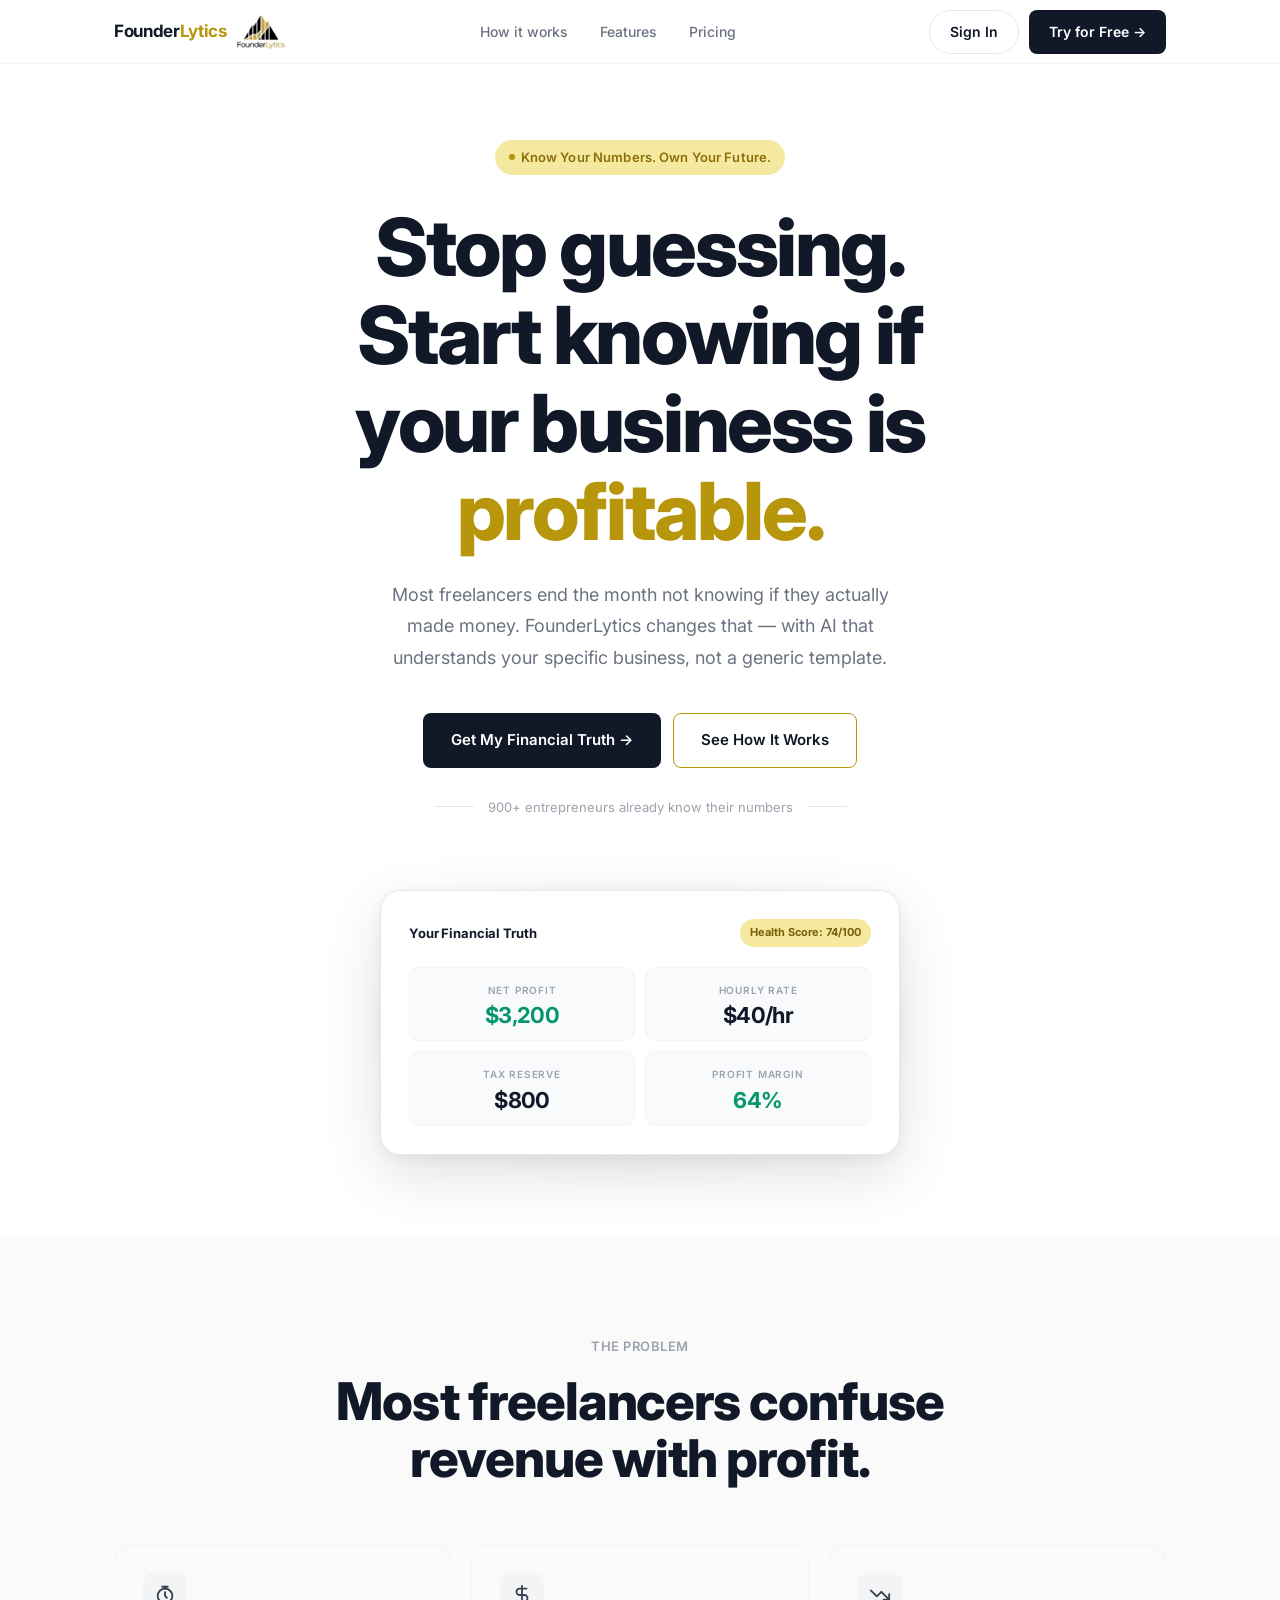
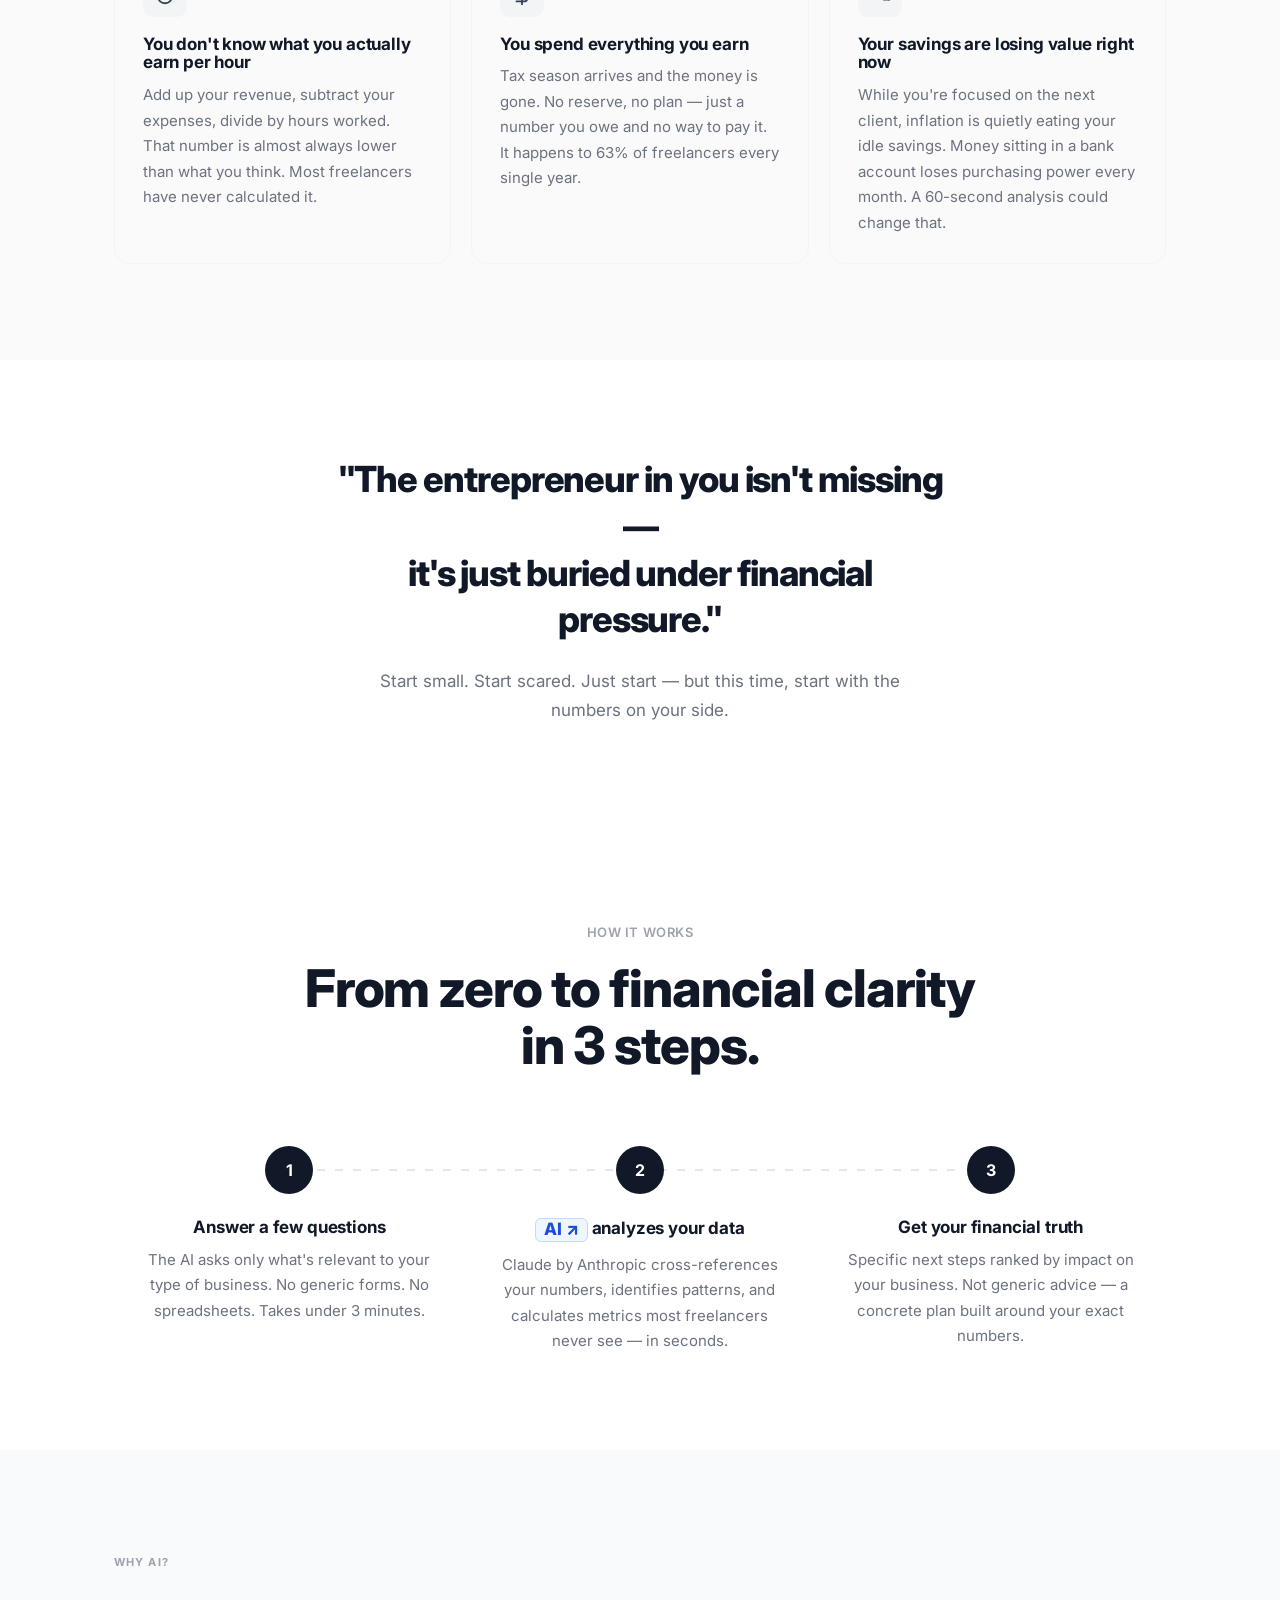
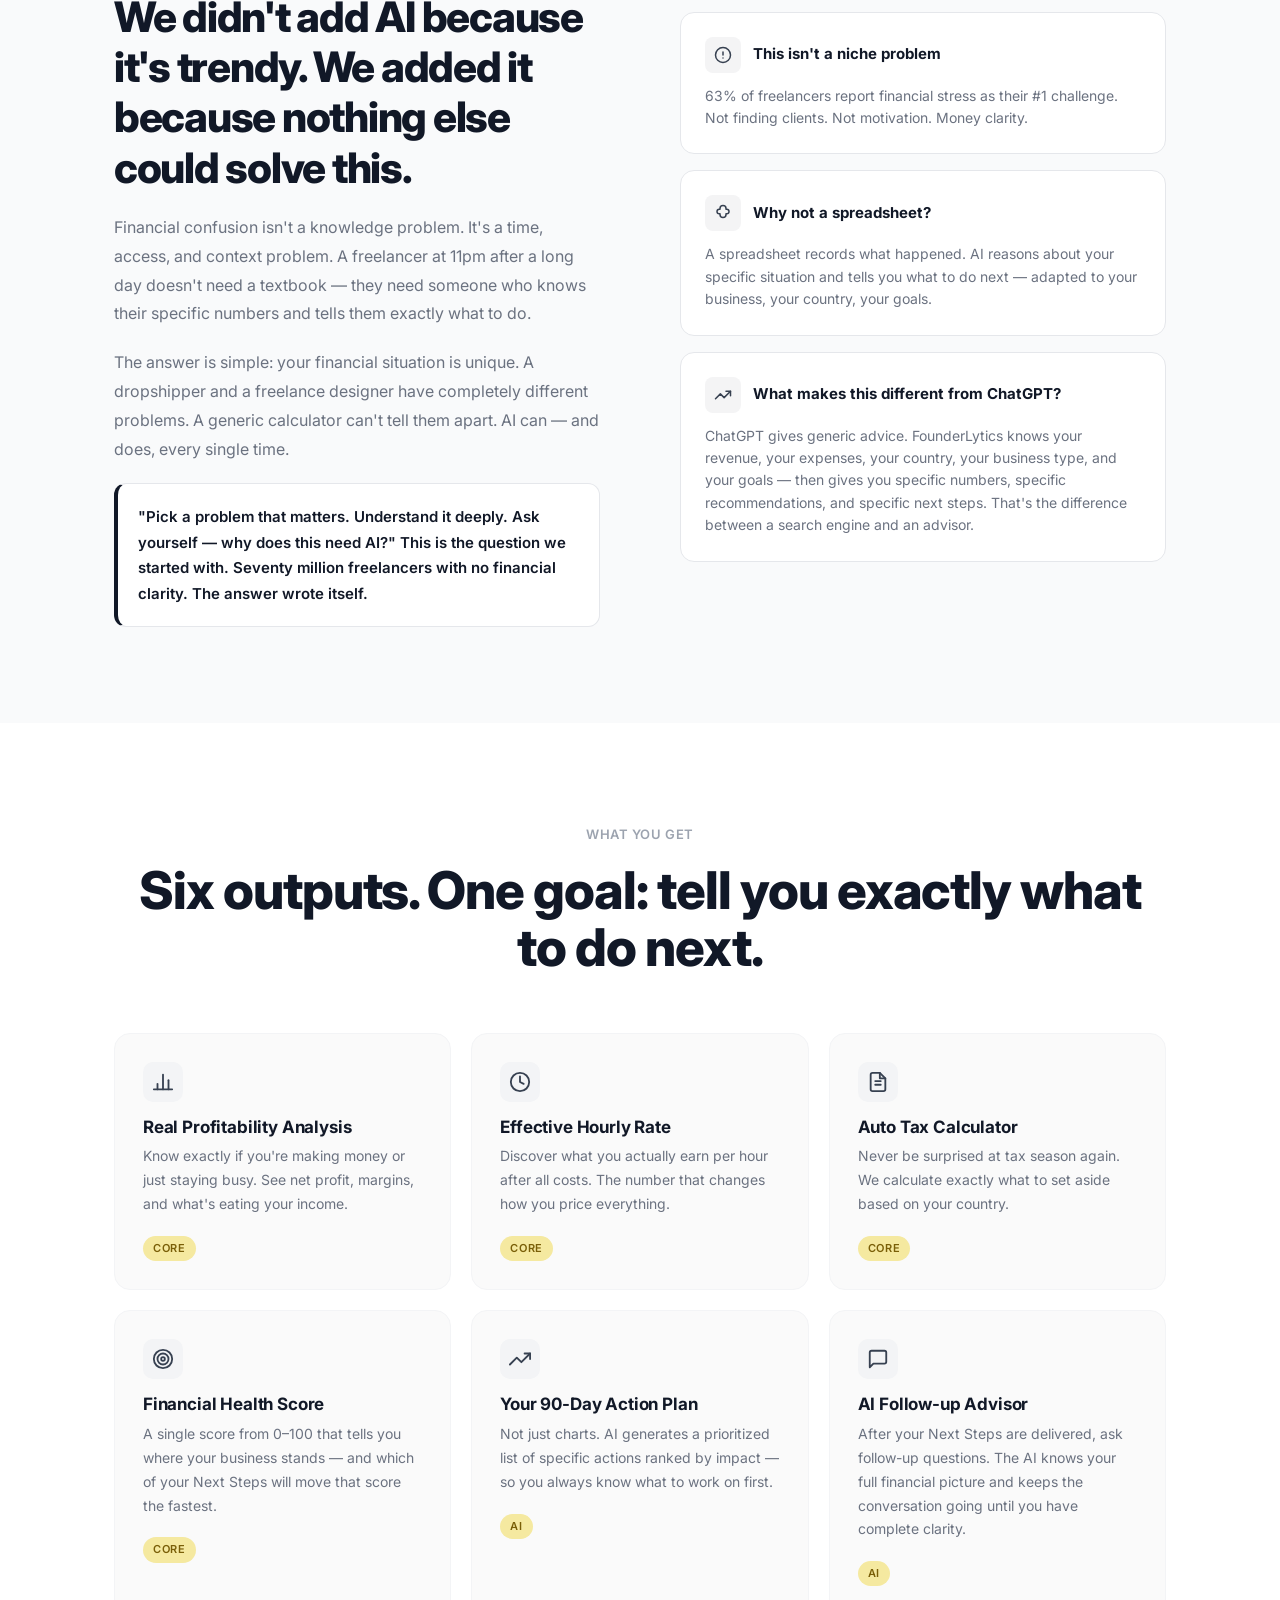
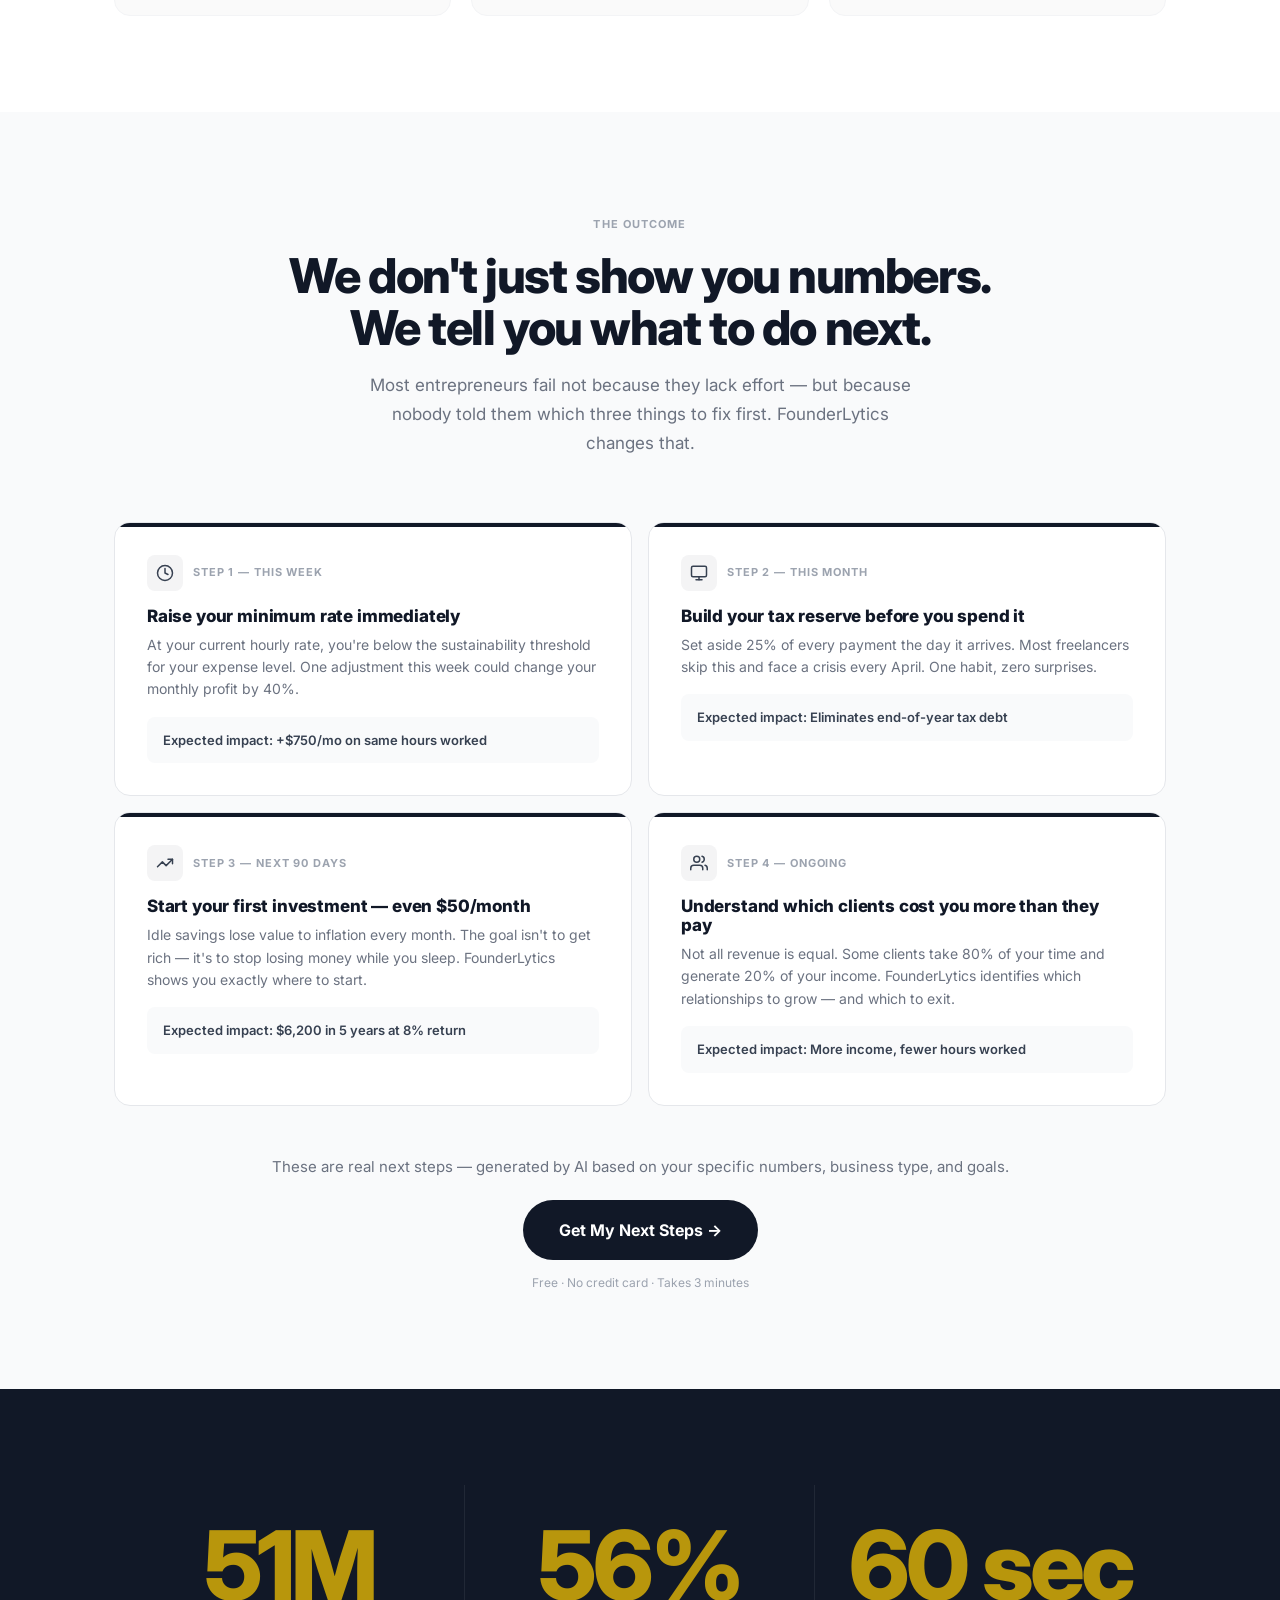
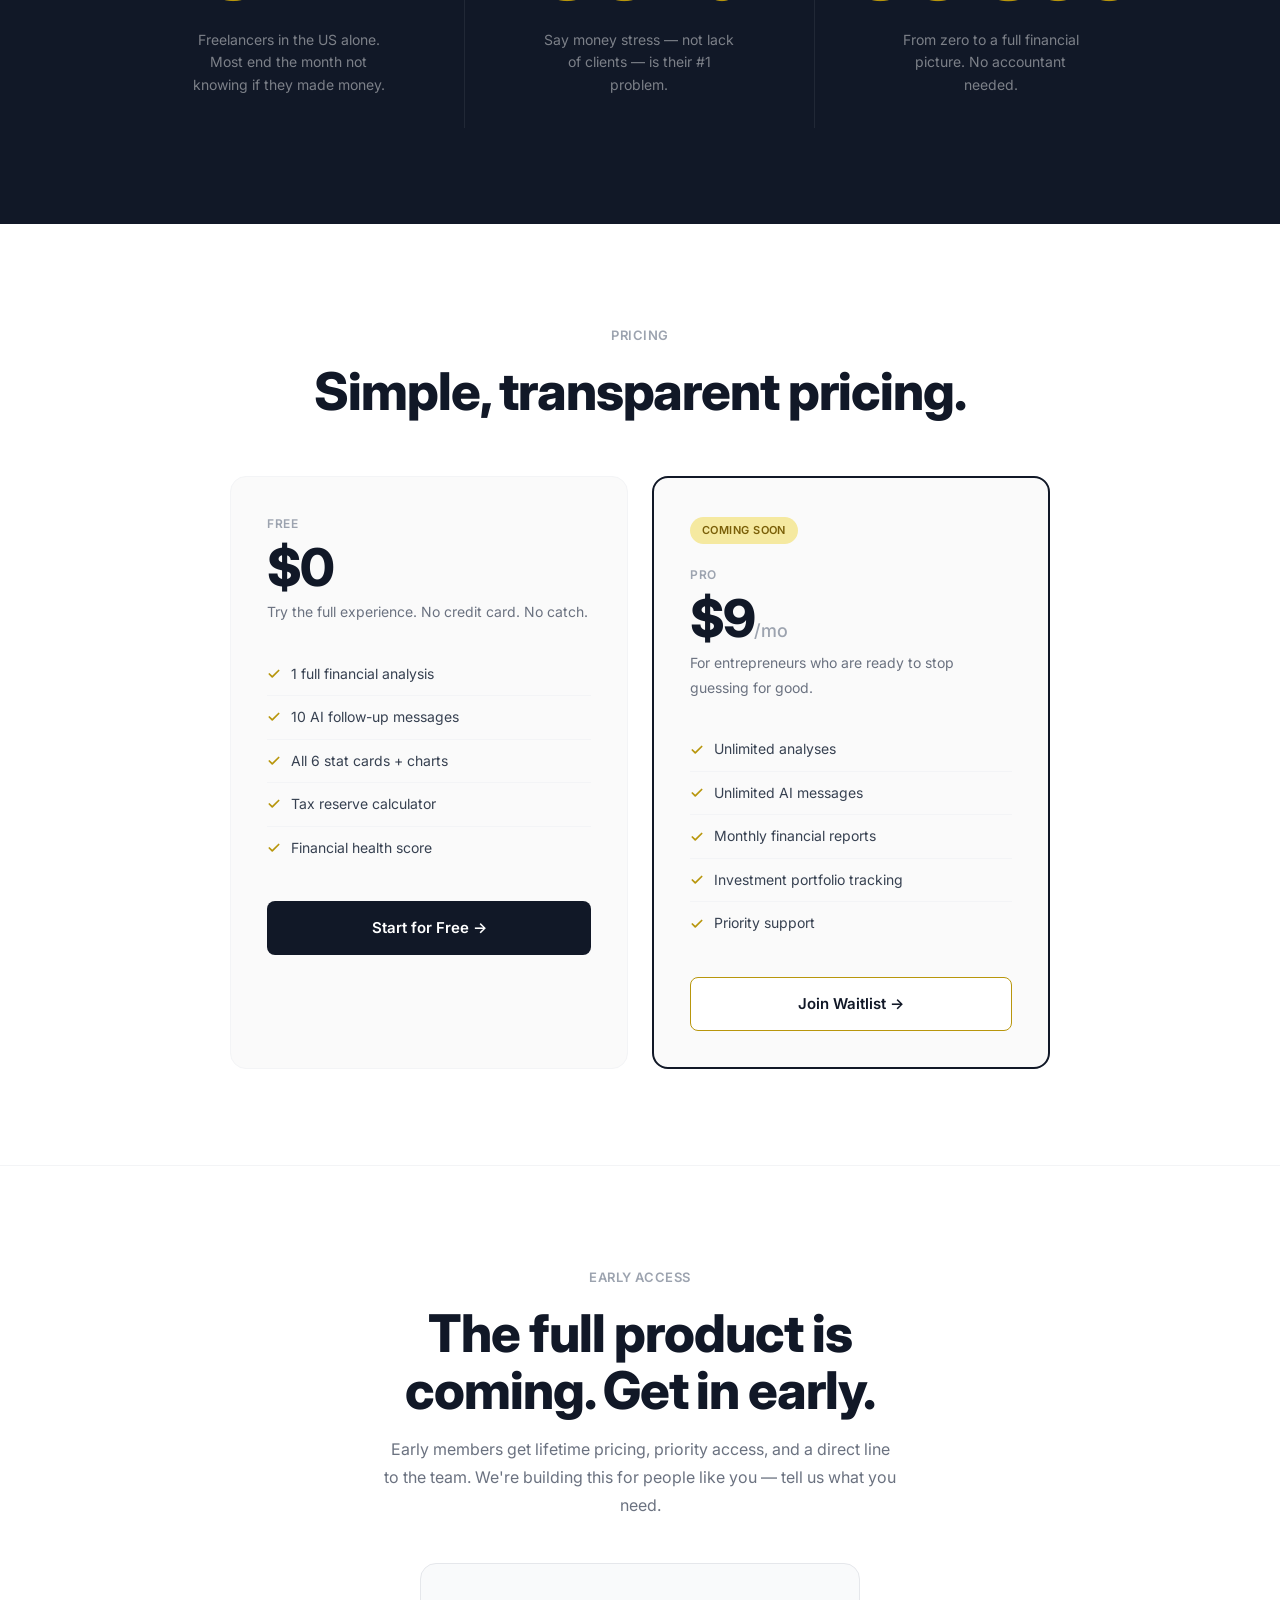
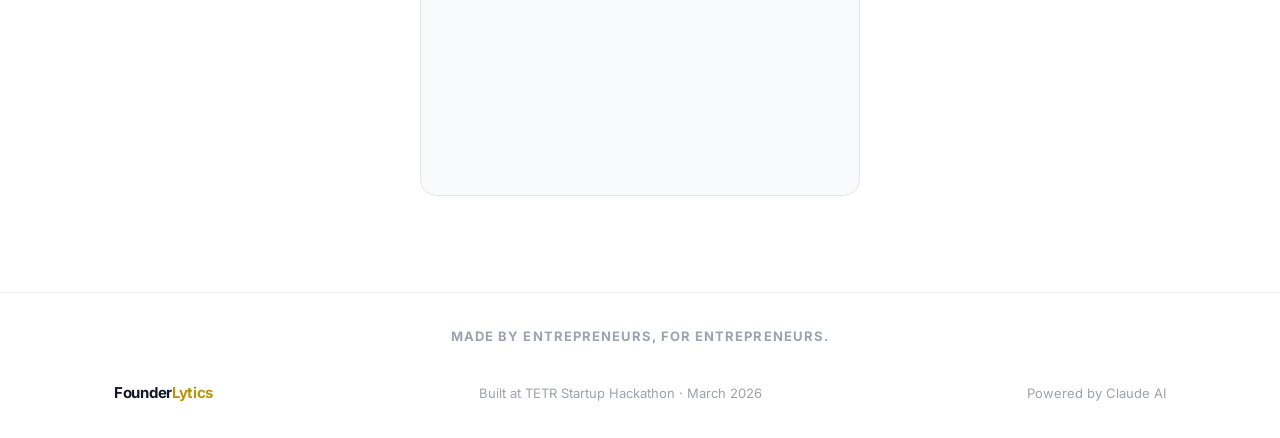
==== commit 50d67025: "final v" ====
--- a/index.html
+++ b/index.html
@@ -910,7 +910,10 @@
         <li><a href="#features">Features</a></li>
         <li><a href="#pricing">Pricing</a></li>
       </ul>
-      <a href="#" onclick="openOnboardingModal(); return false;" class="nav-cta">Try for Free →</a>
+      <div style="display:flex; align-items:center; gap:10px;">
+        <a href="login.html" style="font-size:14px; font-weight:600; color:#111827; text-decoration:none; padding:9px 20px; border:1.5px solid #e5e7eb; border-radius:999px; transition:border-color 0.15s, background 0.15s;" onmouseover="this.style.borderColor='#111827'; this.style.background='#f9fafb'" onmouseout="this.style.borderColor='#e5e7eb'; this.style.background='transparent'">Sign In</a>
+        <a href="#" onclick="openOnboardingModal(); return false;" class="nav-cta">Try for Free →</a>
+      </div>
     </div>
   </nav>
 
